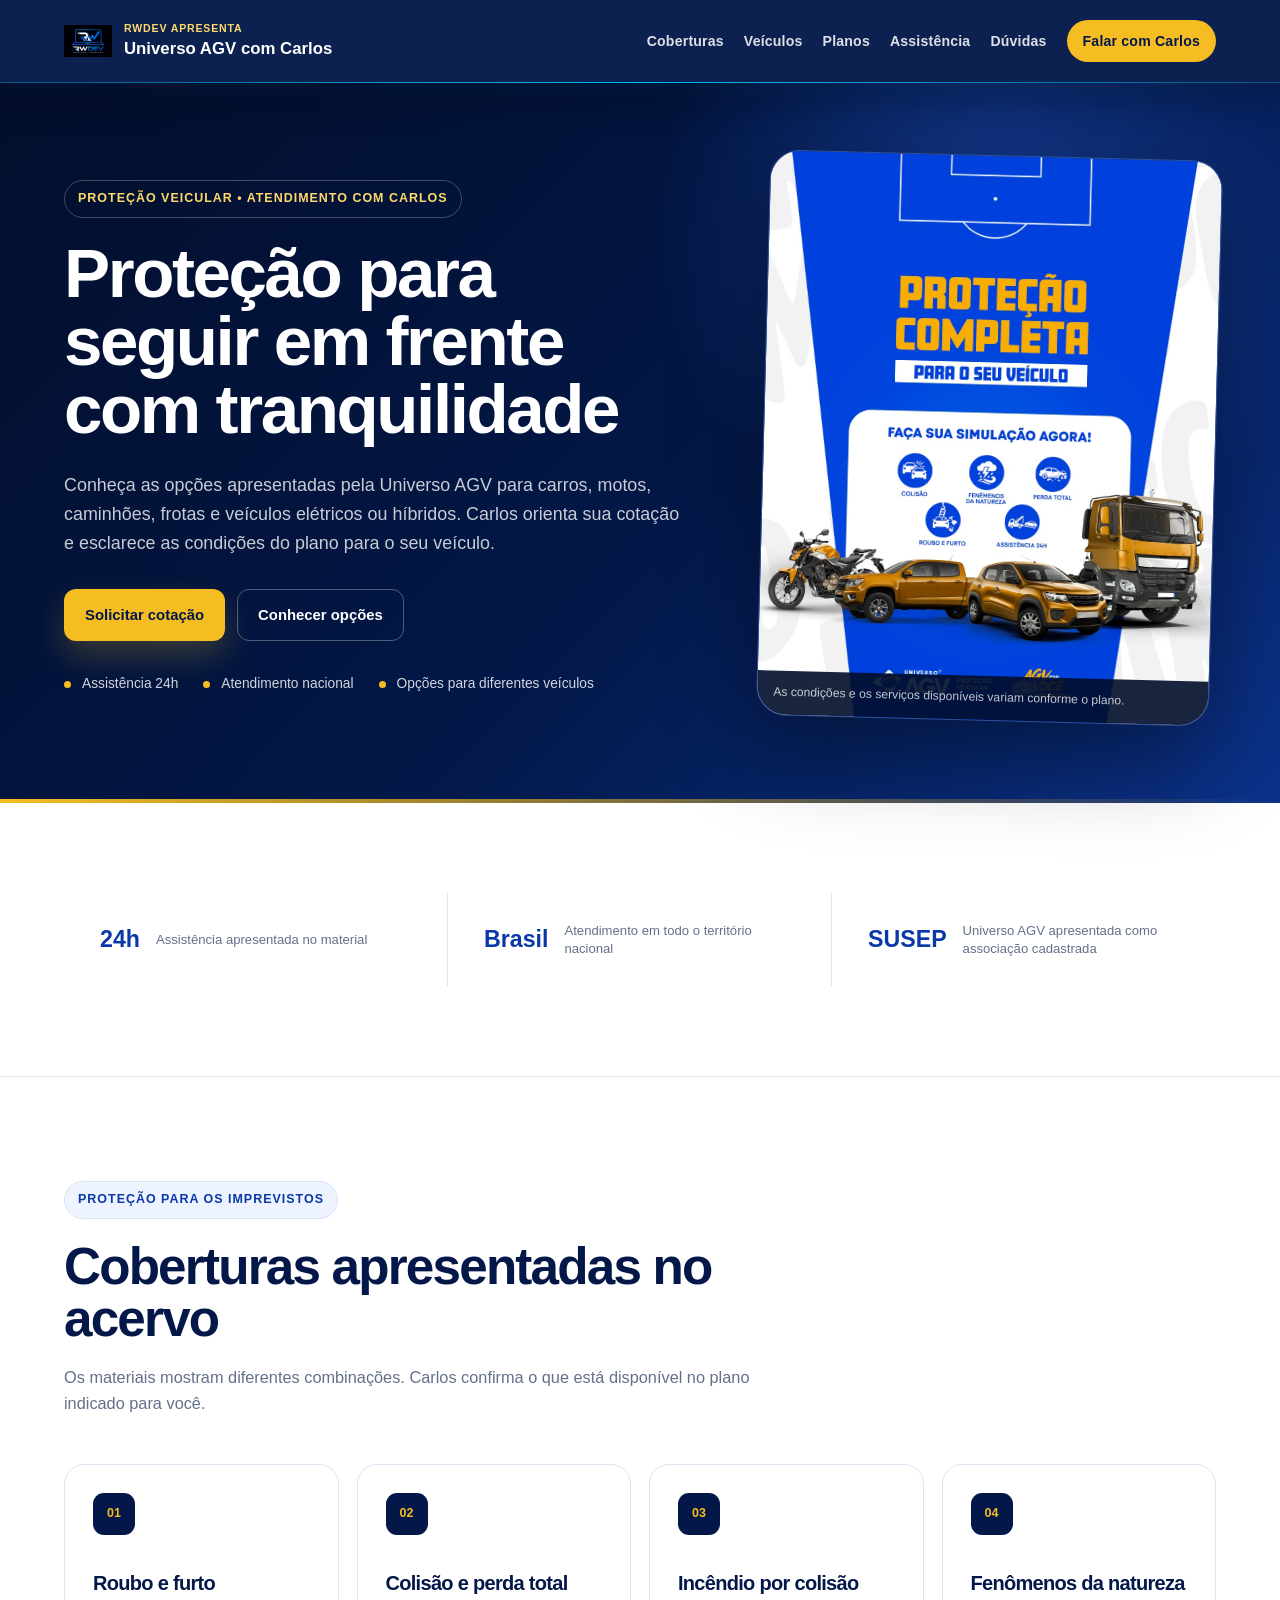
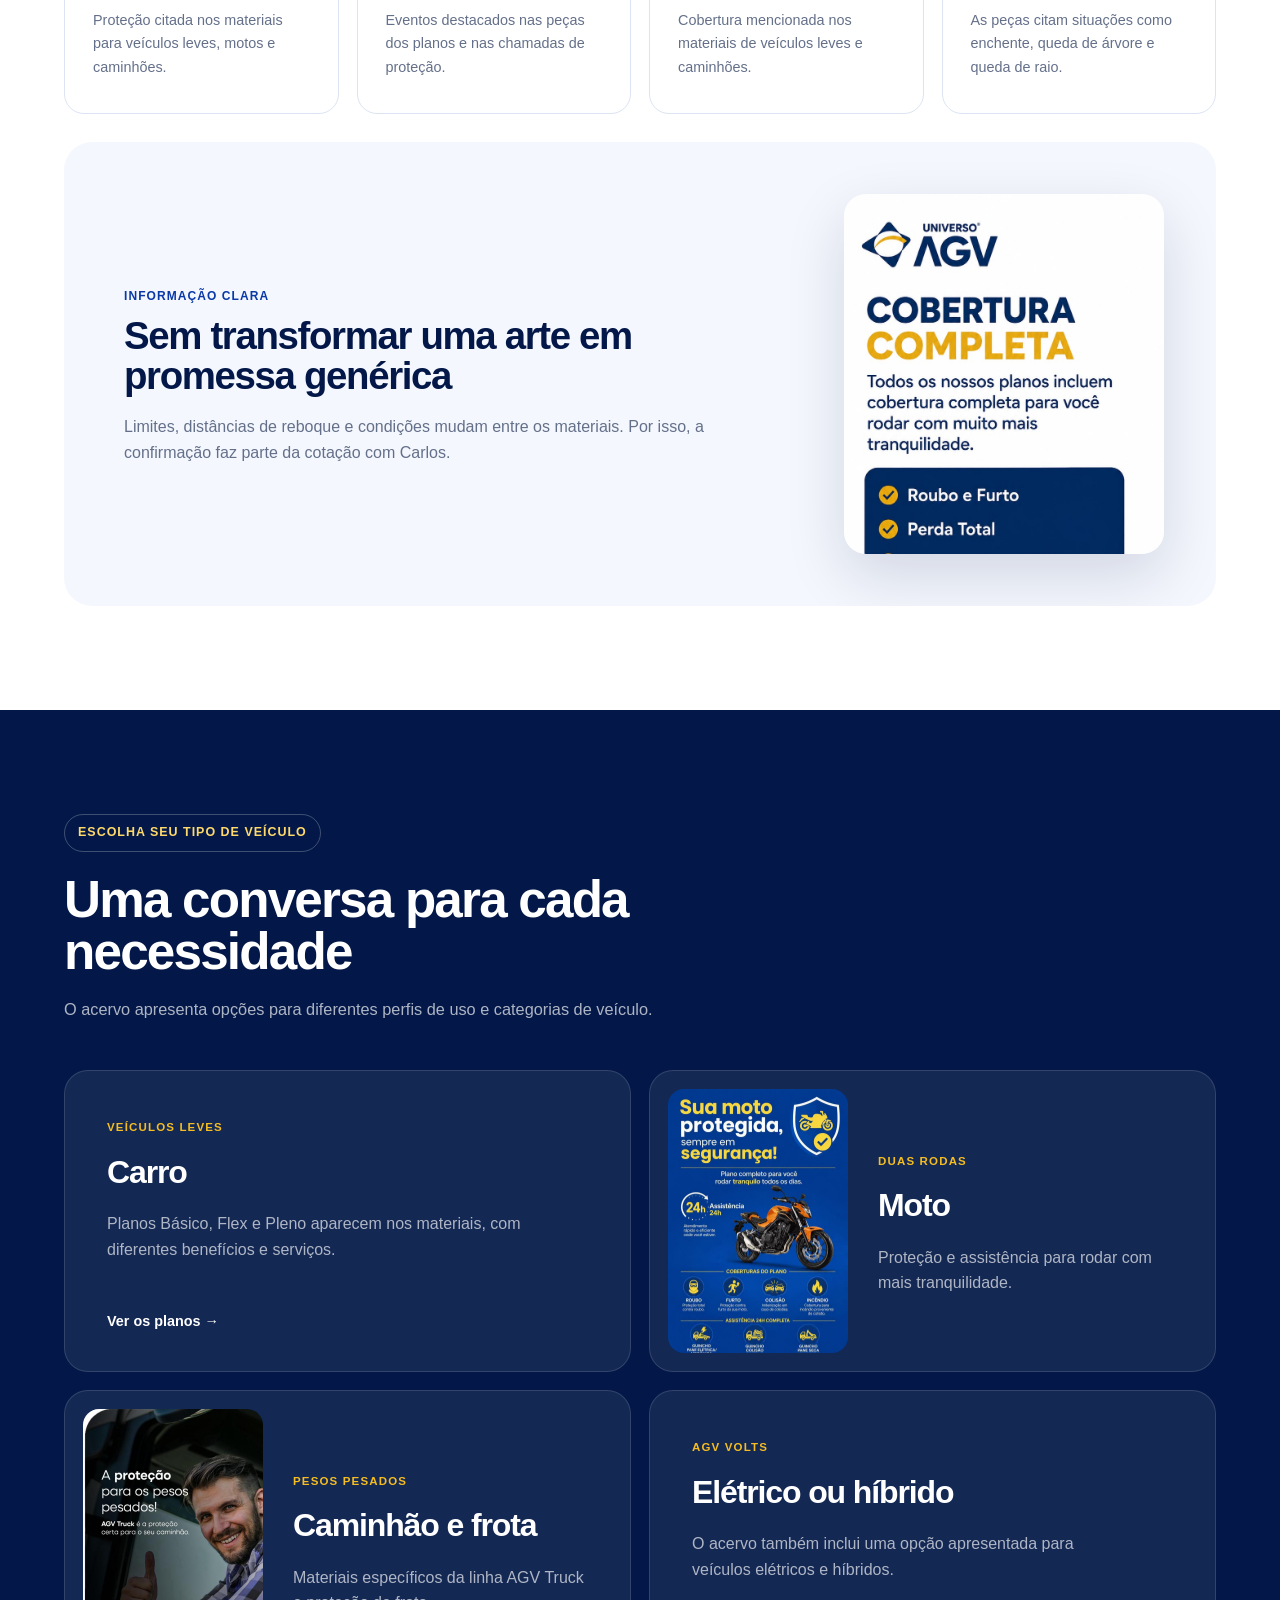
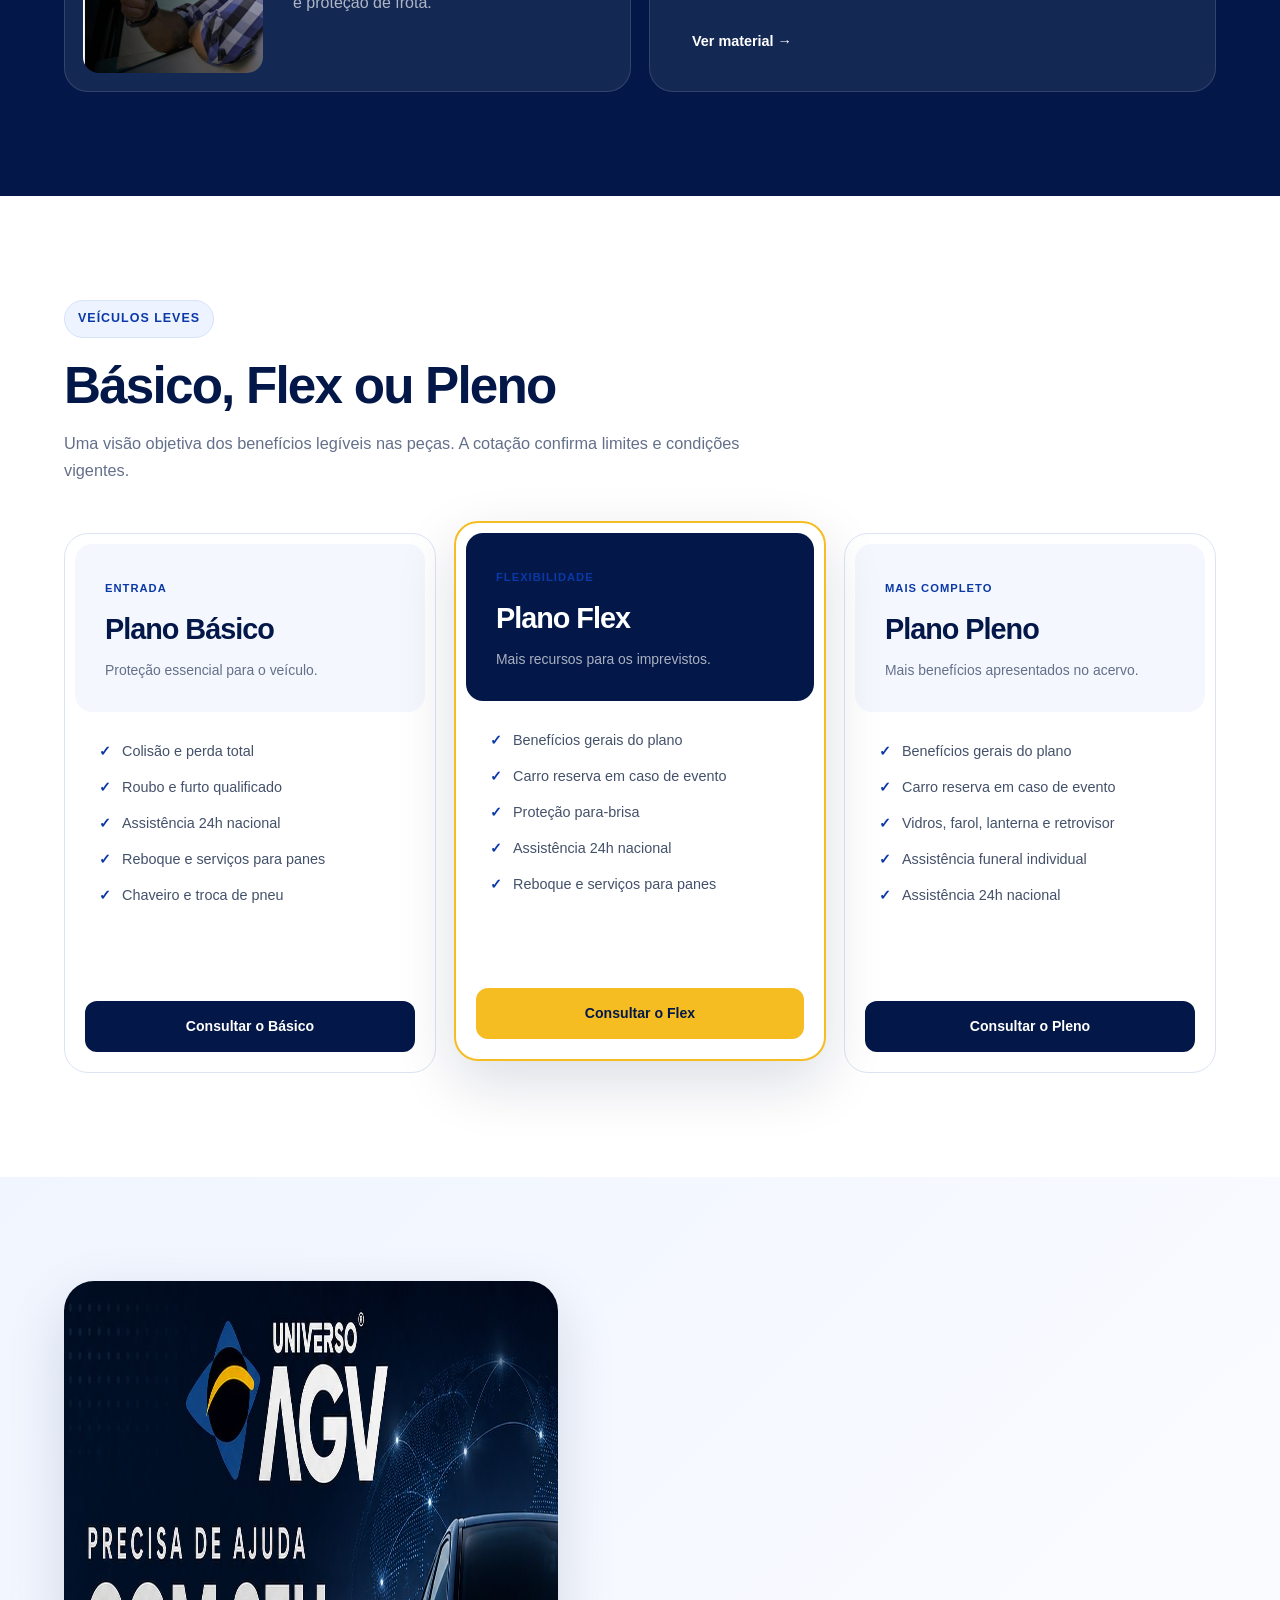
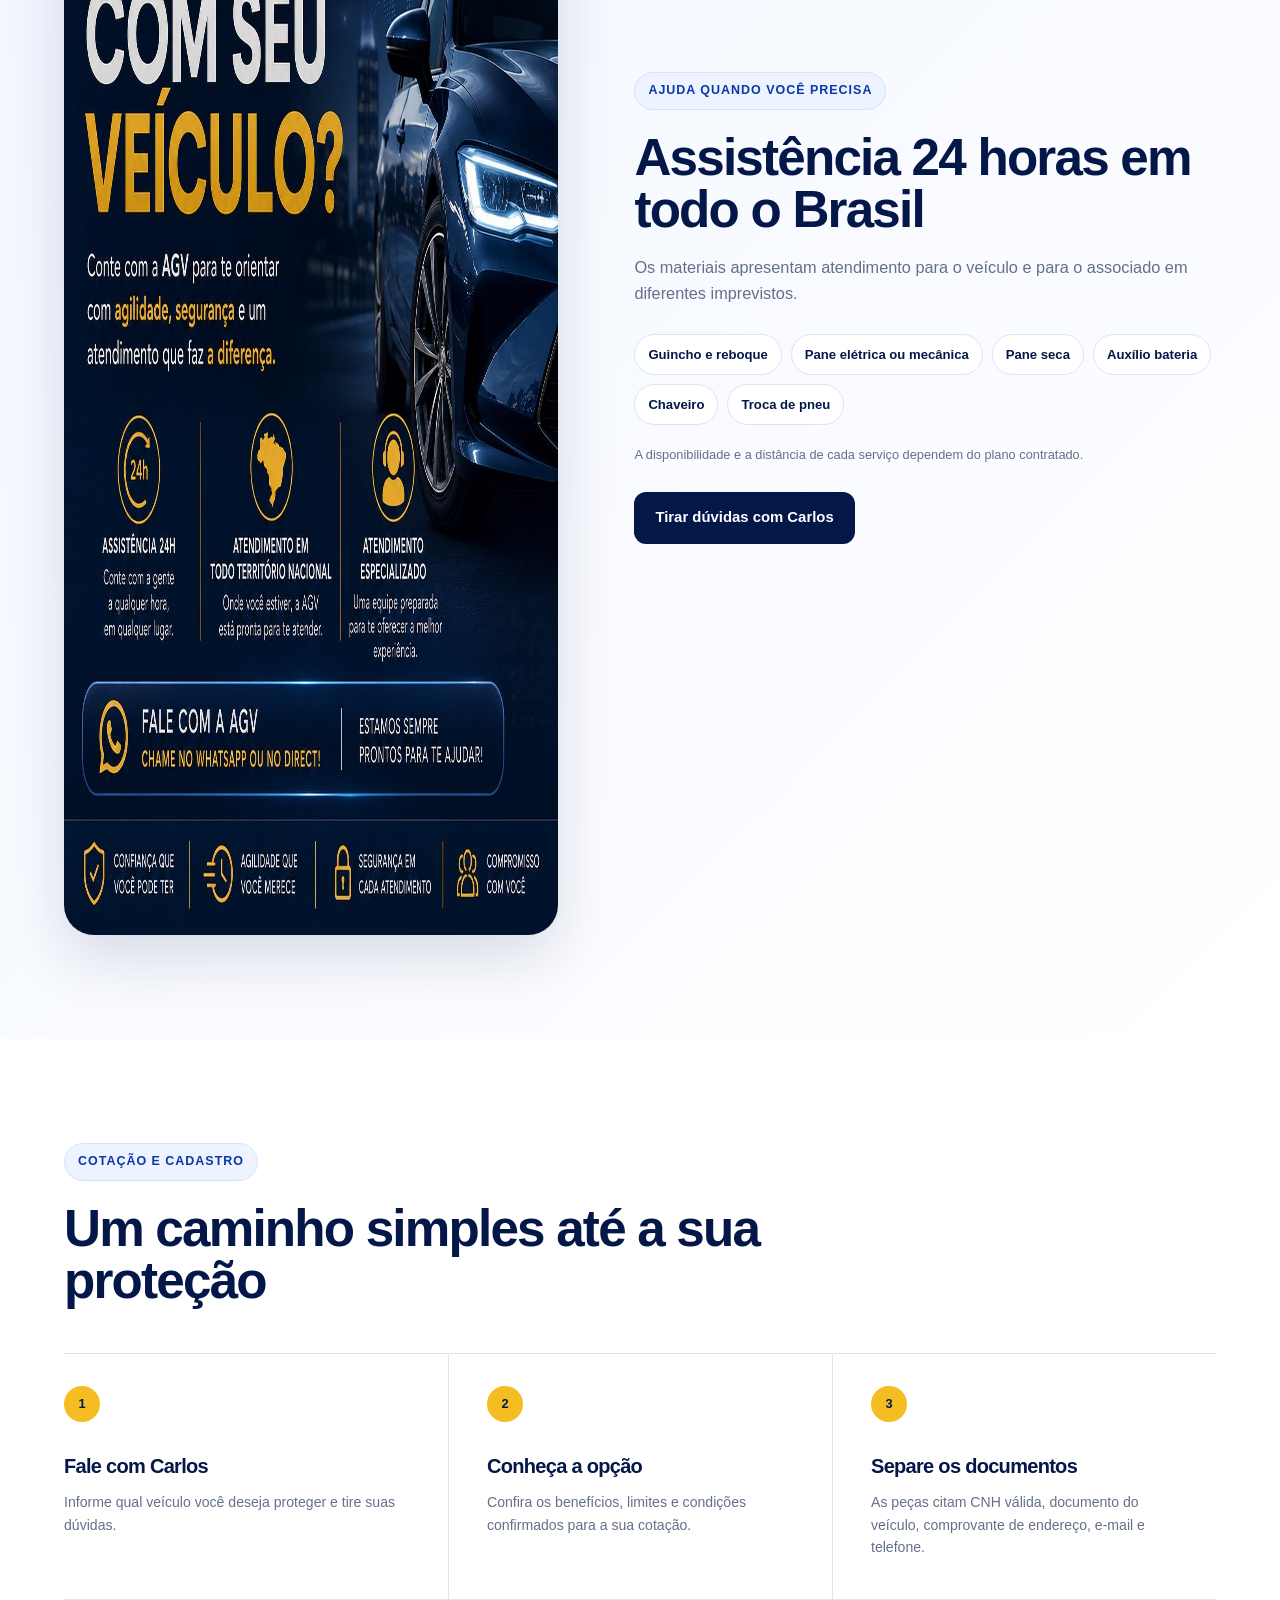
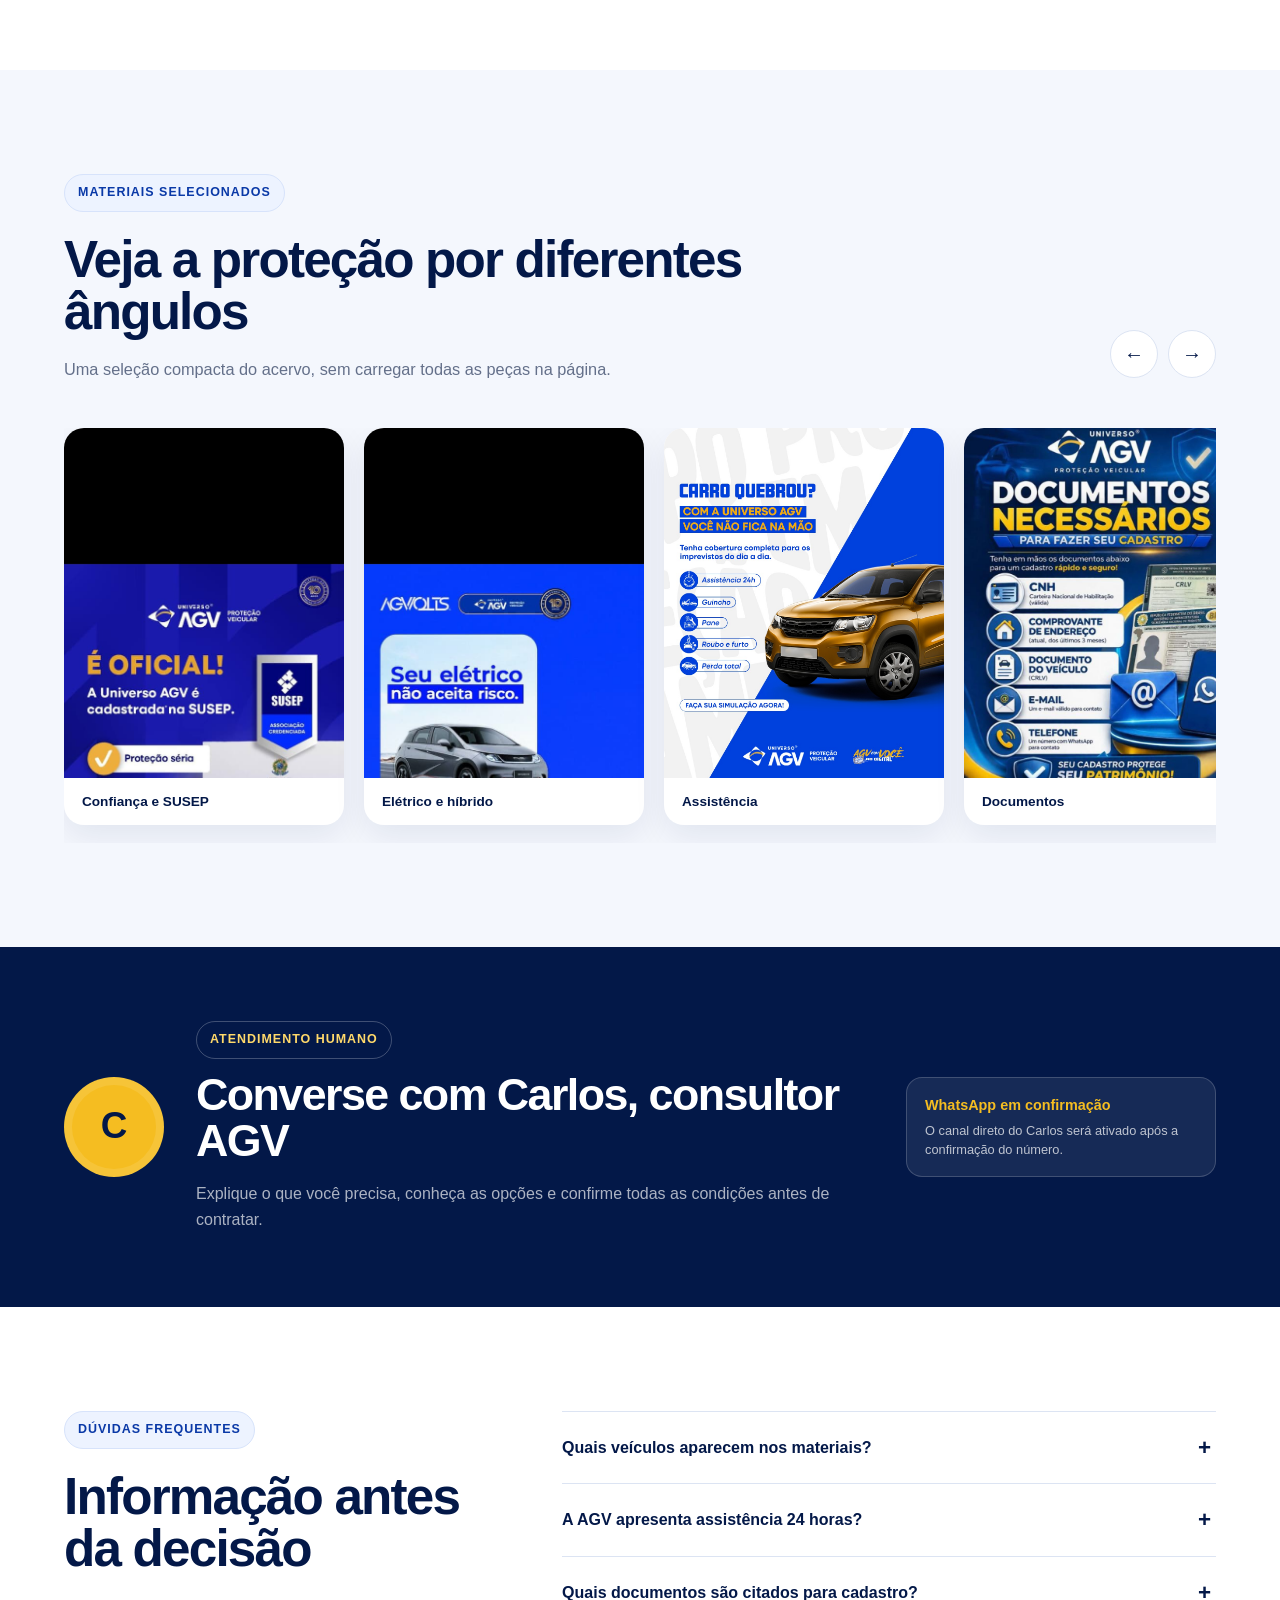
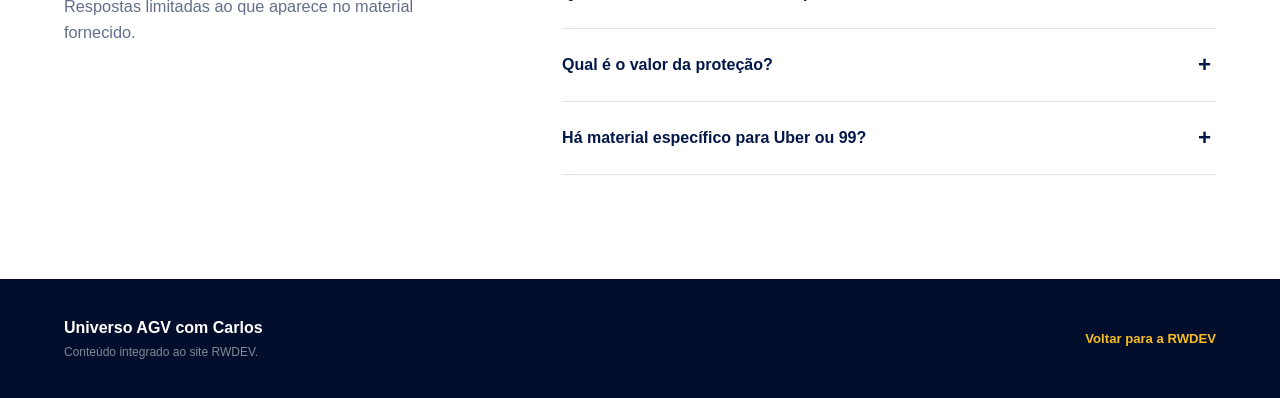
==== agv.html @ 9a7e117b "feat: adiciona página AGV ao portfólio RWDEV" ====
<!DOCTYPE html>
<html lang="pt-BR">

<head>
  <meta charset="UTF-8">
  <meta name="viewport" content="width=device-width, initial-scale=1.0">

  <title>Proteção Veicular com Carlos | Universo AGV</title>
  <meta name="description" content="Conheça opções de proteção veicular da Universo AGV para carro, moto, caminhão, frota e veículos elétricos ou híbridos com atendimento do consultor Carlos.">
  <meta name="author" content="RWDEV">
  <meta name="robots" content="index, follow">
  <link rel="canonical" href="https://www.rwdev.com.br/agv">
  <meta property="og:type" content="website">
  <meta property="og:locale" content="pt_BR">
  <meta property="og:site_name" content="RWDEV">
  <meta property="og:title" content="Proteção Veicular com Carlos | Universo AGV">
  <meta property="og:description" content="Conheça as opções apresentadas nos materiais da Universo AGV e fale com o consultor Carlos.">
  <meta property="og:url" content="https://www.rwdev.com.br/agv">

  <link rel="icon" href="images/icons/favicon.png" type="image/png">
  <link rel="stylesheet" href="css/style.css">
  <link rel="stylesheet" href="css/agv.css">
</head>

<body class="agv-page">
  <header class="topo agv-topo">
    <div class="container topo-container">
      <a href="/" class="agv-marca" aria-label="Voltar para a página principal da RWDEV">
        <img class="agv-marca-logo" src="images/logos/meu novo logo.png" width="189" height="189" alt="">
        <span><small>RWDEV apresenta</small><strong>Universo AGV com Carlos</strong></span>
      </a>

      <button class="menu-toggle" type="button" aria-label="Abrir menu" aria-expanded="false" aria-controls="menuPrincipal">
        <span></span><span></span><span></span>
      </button>

      <nav class="menu agv-menu" id="menuPrincipal" aria-label="Navegação da página AGV">
        <a href="#coberturas">Coberturas</a>
        <a href="#veiculos">Veículos</a>
        <a href="#planos">Planos</a>
        <a href="#assistencia">Assistência</a>
        <a href="#duvidas">Dúvidas</a>
        <a class="agv-menu-cta" href="#contato">Falar com Carlos</a>
      </nav>
    </div>
  </header>

  <main id="inicio">
    <section class="agv-hero" aria-labelledby="agvHeroTitulo">
      <div class="container agv-hero-grid">
        <div class="agv-hero-conteudo">
          <span class="agv-etiqueta">Proteção veicular • atendimento com Carlos</span>
          <h1 id="agvHeroTitulo">Proteção para seguir em frente com tranquilidade</h1>
          <p>
            Conheça as opções apresentadas pela Universo AGV para carros, motos, caminhões,
            frotas e veículos elétricos ou híbridos. Carlos orienta sua cotação e esclarece
            as condições do plano para o seu veículo.
          </p>

          <div class="agv-acoes">
            <a class="agv-botao agv-botao-principal" href="#contato">
              Solicitar cotação
            </a>
            <a class="agv-botao agv-botao-secundario" href="#planos">Conhecer opções</a>
          </div>

          <ul class="agv-hero-lista" aria-label="Destaques apresentados nos materiais">
            <li>Assistência 24h</li>
            <li>Atendimento nacional</li>
            <li>Opções para diferentes veículos</li>
          </ul>
        </div>

        <figure class="agv-hero-visual">
          <img src="images/AGV/WhatsApp Image 2026-09-03 at 21.20.27 (2).jpeg" width="1080" height="1350" alt="Material da Universo AGV sobre proteção para carro, moto, caminhão e outros veículos" fetchpriority="high">
          <figcaption>As condições e os serviços disponíveis variam conforme o plano.</figcaption>
        </figure>
      </div>
    </section>

    <section class="agv-confianca" aria-label="Destaques de confiança">
      <div class="container agv-confianca-grid">
        <article><strong>24h</strong><span>Assistência apresentada no material</span></article>
        <article><strong>Brasil</strong><span>Atendimento em todo o território nacional</span></article>
        <article><strong>SUSEP</strong><span>Universo AGV apresentada como associação cadastrada</span></article>
      </div>
    </section>

    <section class="agv-secao" id="coberturas">
      <div class="container">
        <div class="agv-cabecalho-secao">
          <span class="agv-etiqueta agv-etiqueta-clara">Proteção para os imprevistos</span>
          <h2>Coberturas apresentadas no acervo</h2>
          <p>Os materiais mostram diferentes combinações. Carlos confirma o que está disponível no plano indicado para você.</p>
        </div>

        <div class="agv-coberturas-grid">
          <article class="agv-card-cobertura">
            <span class="agv-card-icone" aria-hidden="true">01</span>
            <h3>Roubo e furto</h3>
            <p>Proteção citada nos materiais para veículos leves, motos e caminhões.</p>
          </article>
          <article class="agv-card-cobertura">
            <span class="agv-card-icone" aria-hidden="true">02</span>
            <h3>Colisão e perda total</h3>
            <p>Eventos destacados nas peças dos planos e nas chamadas de proteção.</p>
          </article>
          <article class="agv-card-cobertura">
            <span class="agv-card-icone" aria-hidden="true">03</span>
            <h3>Incêndio por colisão</h3>
            <p>Cobertura mencionada nos materiais de veículos leves e caminhões.</p>
          </article>
          <article class="agv-card-cobertura">
            <span class="agv-card-icone" aria-hidden="true">04</span>
            <h3>Fenômenos da natureza</h3>
            <p>As peças citam situações como enchente, queda de árvore e queda de raio.</p>
          </article>
        </div>

        <div class="agv-cobertura-destaque">
          <div>
            <span class="agv-mini-titulo">Informação clara</span>
            <h3>Sem transformar uma arte em promessa genérica</h3>
            <p>Limites, distâncias de reboque e condições mudam entre os materiais. Por isso, a confirmação faz parte da cotação com Carlos.</p>
          </div>
          <img src="images/AGV/WhatsApp Image 2026-09-03 at 21.20.32 (1).jpeg" width="784" height="1280" alt="Material da Universo AGV com roubo e furto, perda total, incêndio por colisão e desastres naturais" loading="lazy">
        </div>
      </div>
    </section>

    <section class="agv-secao agv-secao-azul" id="veiculos">
      <div class="container">
        <div class="agv-cabecalho-secao agv-cabecalho-claro">
          <span class="agv-etiqueta">Escolha seu tipo de veículo</span>
          <h2>Uma conversa para cada necessidade</h2>
          <p>O acervo apresenta opções para diferentes perfis de uso e categorias de veículo.</p>
        </div>

        <div class="agv-veiculos-grid">
          <article class="agv-card-veiculo">
            <span>Veículos leves</span>
            <h3>Carro</h3>
            <p>Planos Básico, Flex e Pleno aparecem nos materiais, com diferentes benefícios e serviços.</p>
            <a href="#planos">Ver os planos <span aria-hidden="true">→</span></a>
          </article>
          <article class="agv-card-veiculo agv-card-com-imagem">
            <img src="images/AGV/WhatsApp Image 2026-09-03 at 21.20.33.jpeg" width="720" height="1203" alt="Material da Universo AGV com proteção e assistência para moto" loading="lazy">
            <div><span>Duas rodas</span><h3>Moto</h3><p>Proteção e assistência para rodar com mais tranquilidade.</p></div>
          </article>
          <article class="agv-card-veiculo agv-card-com-imagem">
            <img src="images/AGV/WhatsApp Image 2026-09-03 at 21.20.43.jpeg" width="720" height="1196" alt="Material AGV Truck de proteção para caminhão" loading="lazy">
            <div><span>Pesos pesados</span><h3>Caminhão e frota</h3><p>Materiais específicos da linha AGV Truck e proteção de frota.</p></div>
          </article>
          <article class="agv-card-veiculo">
            <span>AGV Volts</span>
            <h3>Elétrico ou híbrido</h3>
            <p>O acervo também inclui uma opção apresentada para veículos elétricos e híbridos.</p>
            <a href="#galeria">Ver material <span aria-hidden="true">→</span></a>
          </article>
        </div>
      </div>
    </section>

    <section class="agv-secao" id="planos">
      <div class="container">
        <div class="agv-cabecalho-secao">
          <span class="agv-etiqueta agv-etiqueta-clara">Veículos leves</span>
          <h2>Básico, Flex ou Pleno</h2>
          <p>Uma visão objetiva dos benefícios legíveis nas peças. A cotação confirma limites e condições vigentes.</p>
        </div>

        <div class="agv-planos-grid">
          <article class="agv-plano">
            <div class="agv-plano-topo"><span>Entrada</span><h3>Plano Básico</h3><p>Proteção essencial para o veículo.</p></div>
            <ul>
              <li>Colisão e perda total</li><li>Roubo e furto qualificado</li><li>Assistência 24h nacional</li><li>Reboque e serviços para panes</li><li>Chaveiro e troca de pneu</li>
            </ul>
            <a href="#contato">Consultar o Básico</a>
          </article>

          <article class="agv-plano agv-plano-destaque">
            <div class="agv-plano-topo"><span>Flexibilidade</span><h3>Plano Flex</h3><p>Mais recursos para os imprevistos.</p></div>
            <ul>
              <li>Benefícios gerais do plano</li><li>Carro reserva em caso de evento</li><li>Proteção para-brisa</li><li>Assistência 24h nacional</li><li>Reboque e serviços para panes</li>
            </ul>
            <a href="#contato">Consultar o Flex</a>
          </article>

          <article class="agv-plano">
            <div class="agv-plano-topo"><span>Mais completo</span><h3>Plano Pleno</h3><p>Mais benefícios apresentados no acervo.</p></div>
            <ul>
              <li>Benefícios gerais do plano</li><li>Carro reserva em caso de evento</li><li>Vidros, farol, lanterna e retrovisor</li><li>Assistência funeral individual</li><li>Assistência 24h nacional</li>
            </ul>
            <a href="#contato">Consultar o Pleno</a>
          </article>
        </div>
      </div>
    </section>

    <section class="agv-secao agv-assistencia" id="assistencia">
      <div class="container agv-assistencia-grid">
        <div class="agv-assistencia-imagem">
          <img src="images/AGV/WhatsApp Image 2026-09-03 at 21.20.26 (1).jpeg" width="1254" height="1254" alt="Material Universo AGV sobre assistência 24 horas e atendimento nacional" loading="lazy">
        </div>
        <div class="agv-assistencia-conteudo">
          <span class="agv-etiqueta agv-etiqueta-clara">Ajuda quando você precisa</span>
          <h2>Assistência 24 horas em todo o Brasil</h2>
          <p>Os materiais apresentam atendimento para o veículo e para o associado em diferentes imprevistos.</p>
          <div class="agv-servicos">
            <span>Guincho e reboque</span><span>Pane elétrica ou mecânica</span><span>Pane seca</span><span>Auxílio bateria</span><span>Chaveiro</span><span>Troca de pneu</span>
          </div>
          <p class="agv-nota">A disponibilidade e a distância de cada serviço dependem do plano contratado.</p>
          <a class="agv-botao agv-botao-escuro" href="#contato">Tirar dúvidas com Carlos</a>
        </div>
      </div>
    </section>

    <section class="agv-secao agv-processo" id="cadastro">
      <div class="container">
        <div class="agv-cabecalho-secao">
          <span class="agv-etiqueta agv-etiqueta-clara">Cotação e cadastro</span>
          <h2>Um caminho simples até a sua proteção</h2>
        </div>
        <div class="agv-passos-grid">
          <article><span>1</span><h3>Fale com Carlos</h3><p>Informe qual veículo você deseja proteger e tire suas dúvidas.</p></article>
          <article><span>2</span><h3>Conheça a opção</h3><p>Confira os benefícios, limites e condições confirmados para a sua cotação.</p></article>
          <article><span>3</span><h3>Separe os documentos</h3><p>As peças citam CNH válida, documento do veículo, comprovante de endereço, e-mail e telefone.</p></article>
        </div>
      </div>
    </section>

    <section class="agv-secao agv-galeria-secao" id="galeria">
      <div class="container">
        <div class="agv-galeria-cabecalho">
          <div class="agv-cabecalho-secao">
            <span class="agv-etiqueta agv-etiqueta-clara">Materiais selecionados</span>
            <h2>Veja a proteção por diferentes ângulos</h2>
            <p>Uma seleção compacta do acervo, sem carregar todas as peças na página.</p>
          </div>
          <div class="agv-galeria-controles" aria-label="Controles da galeria">
            <button type="button" data-galeria-anterior aria-label="Ver imagens anteriores">←</button>
            <button type="button" data-galeria-proxima aria-label="Ver próximas imagens">→</button>
          </div>
        </div>

        <div class="agv-galeria" data-galeria tabindex="0" aria-label="Galeria de materiais AGV">
          <button class="agv-galeria-item" type="button" data-imagem-grande="images/AGV/WhatsApp Image 2026-09-03 at 21.19.30.jpeg" data-imagem-alt="Material sobre cadastro da Universo AGV na SUSEP">
            <img src="images/AGV/WhatsApp Image 2026-09-03 at 21.19.30.jpeg" width="576" height="1280" alt="Material sobre cadastro da Universo AGV na SUSEP" loading="lazy"><span>Confiança e SUSEP</span>
          </button>
          <button class="agv-galeria-item" type="button" data-imagem-grande="images/AGV/WhatsApp Image 2026-09-03 at 21.19.44.jpeg" data-imagem-alt="Material AGV Volts para elétrico ou híbrido">
            <img src="images/AGV/WhatsApp Image 2026-09-03 at 21.19.44.jpeg" width="576" height="1280" alt="Material AGV Volts para elétrico ou híbrido" loading="lazy"><span>Elétrico e híbrido</span>
          </button>
          <button class="agv-galeria-item" type="button" data-imagem-grande="images/AGV/WhatsApp Image 2026-09-03 at 21.20.27.jpeg" data-imagem-alt="Material Universo AGV sobre assistência para carro quebrado">
            <img src="images/AGV/WhatsApp Image 2026-09-03 at 21.20.27.jpeg" width="1080" height="1350" alt="Material Universo AGV sobre assistência para carro quebrado" loading="lazy"><span>Assistência</span>
          </button>
          <button class="agv-galeria-item" type="button" data-imagem-grande="images/AGV/WhatsApp Image 2026-09-03 at 21.20.43 (1).jpeg" data-imagem-alt="Material com documentos necessários para cadastro">
            <img src="images/AGV/WhatsApp Image 2026-09-03 at 21.20.43 (1).jpeg" width="720" height="949" alt="Material com documentos necessários para cadastro" loading="lazy"><span>Documentos</span>
          </button>
        </div>
      </div>
    </section>

    <section class="agv-secao agv-consultor" id="contato">
      <div class="container agv-consultor-card">
        <div class="agv-consultor-monograma" aria-hidden="true">C</div>
        <div>
          <span class="agv-etiqueta">Atendimento humano</span>
          <h2>Converse com Carlos, consultor AGV</h2>
          <p>Explique o que você precisa, conheça as opções e confirme todas as condições antes de contratar.</p>
        </div>
        <div class="agv-contato-pendente" role="status">
          <strong>WhatsApp em confirmação</strong>
          <span>O canal direto do Carlos será ativado após a confirmação do número.</span>
        </div>
      </div>
    </section>

    <section class="agv-secao agv-faq" id="duvidas">
      <div class="container agv-faq-grid">
        <div class="agv-cabecalho-secao">
          <span class="agv-etiqueta agv-etiqueta-clara">Dúvidas frequentes</span>
          <h2>Informação antes da decisão</h2>
          <p>Respostas limitadas ao que aparece no material fornecido.</p>
        </div>
        <div class="agv-faq-lista">
          <details><summary>Quais veículos aparecem nos materiais?</summary><p>Carros, motos, caminhões, frotas e veículos elétricos ou híbridos.</p></details>
          <details><summary>A AGV apresenta assistência 24 horas?</summary><p>Sim. O acervo cita assistência 24h em todo o Brasil e serviços como guincho, chaveiro, troca de pneu e apoio em panes. A disponibilidade depende do plano.</p></details>
          <details><summary>Quais documentos são citados para cadastro?</summary><p>CNH válida, documento do veículo (CRLV; uma das artes também cita nota fiscal), comprovante de endereço, e-mail e telefone.</p></details>
          <details><summary>Qual é o valor da proteção?</summary><p>O material não traz um preço único e atual aplicável a todos os veículos. Carlos prepara a cotação e confirma as condições.</p></details>
          <details><summary>Há material específico para Uber ou 99?</summary><p>Não foi encontrada uma peça específica para motoristas de aplicativo no acervo analisado.</p></details>
        </div>
      </div>
    </section>
  </main>

  <footer class="agv-rodape">
    <div class="container">
      <div><strong>Universo AGV com Carlos</strong><p>Conteúdo integrado ao site RWDEV.</p></div>
      <a href="/">Voltar para a RWDEV</a>
    </div>
  </footer>

  <dialog class="agv-modal" data-modal-imagem aria-label="Visualização ampliada do material AGV">
    <button type="button" data-modal-fechar aria-label="Fechar imagem">×</button>
    <img src="" alt="">
  </dialog>

  <script src="js/menu.js"></script>
  <script src="js/agv.js"></script>
</body>

</html>
---- css/style.css ----
/* =========================================
   RESET GERAL
   ========================================= */
* {
  margin: 0;
  padding: 0;
  box-sizing: border-box;
}

/* =========================================
   VARIÁVEIS DE CORES DA IDENTIDADE VISUAL
   ========================================= */
:root {
  --azul-escuro: #020712;
  --azul-principal: #082460;
  --azul-secundario: #0A45B5;
  --azul-destaque: #007BFF;
  --azul-claro: #D9F3FF;
  --dourado: #00C8FF;
  --branco: #FFFFFF;
  --cinza-claro: #F4F7FC;
  --cinza-medio: #D9E1F0;
  --cinza-texto: #5B6475;
  --preto-suave: #101828;
  --sombra: 0 20px 50px rgba(0, 123, 255, 0.13);
  --radius: 18px;
}

/* =========================================
   BASE
   ========================================= */
html {
  scroll-behavior: smooth;
}

body {
  font-family: Arial, Helvetica, sans-serif;
  background: var(--cinza-claro);
  color: var(--preto-suave);
  line-height: 1.6;
}

img {
  max-width: 100%;
  display: block;
}

a {
  transition: 0.3s ease;
}

.container {
  width: 90%;
  max-width: 1200px;
  margin: 0 auto;
}

/* =========================================
   TOPO
   ========================================= */
.topo {
  background: rgba(7, 26, 61, 0.96);
  border-bottom: 1px solid rgba(255, 255, 255, 0.08);
  position: sticky;
  top: 0;
  z-index: 1000;
  backdrop-filter: blur(8px);
}

.topo-container {
  min-height: 110px;
  display: flex;
  align-items: center;
  justify-content: space-between;
  gap: 20px;
}

.logo img {
  height: 85px;
  width: auto;
  filter: drop-shadow(0 4px 12px rgba(0,0,0,0.3));
  transition: scale(1.05);
}

.menu {
  display: flex;
  align-items: center;
  gap: 24px;
}

.menu a {
  color: var(--branco);
  text-decoration: none;
  font-weight: bold;
  font-size: 15px;
  position: relative;
}

.menu a:hover,
.menu a.ativo {
  color: var(--dourado);
}

.menu a.com-notificacoes-admin {
  align-items: center;
  display: inline-flex;
  gap: 7px;
}

.notificacoes-admin-indicador {
  align-items: center;
  display: inline-flex;
  gap: 4px;
  line-height: 1;
}

.notificacoes-admin-icone {
  font-size: 14px;
}

.notificacoes-admin-badge {
  align-items: center;
  background: var(--azul-destaque);
  border: 1px solid rgba(255, 255, 255, 0.36);
  border-radius: 999px;
  box-shadow: 0 0 14px rgba(0, 123, 255, 0.46);
  color: var(--branco);
  display: inline-flex;
  font-size: 12px;
  font-weight: 800;
  justify-content: center;
  min-height: 20px;
  min-width: 20px;
  padding: 2px 6px;
}

.menu-toggle {
  display: none;
  width: 44px;
  height: 44px;
  border: 1px solid rgba(255, 255, 255, 0.18);
  border-radius: 10px;
  background: rgba(255, 255, 255, 0.08);
  cursor: pointer;
  align-items: center;
  justify-content: center;
  flex-direction: column;
  gap: 5px;
}

.menu-toggle span {
  width: 22px;
  height: 2px;
  border-radius: 999px;
  background: var(--branco);
  transition: 0.25s ease;
}

.menu-toggle.ativo span:nth-child(1) {
  transform: translateY(7px) rotate(45deg);
}

.menu-toggle.ativo span:nth-child(2) {
  opacity: 0;
}

.menu-toggle.ativo span:nth-child(3) {
  transform: translateY(-7px) rotate(-45deg);
}

/* =========================================
   HERO
   ========================================= */
.hero {
  background:
    radial-gradient(circle at top left, rgba(30, 94, 255, 0.22), transparent 35%),
    radial-gradient(circle at bottom right, rgba(212, 160, 23, 0.10), transparent 25%),
    linear-gradient(135deg, var(--azul-escuro), var(--azul-principal), var(--azul-destaque));
  color: var(--branco);
  padding: 90px 0 80px;
}

.hero-grid {
  display: grid;
  grid-template-columns: 1.4fr 0.9fr;
  gap: 40px;
  align-items: center;
}

.selo {
  display: inline-block;
  background: rgba(255, 255, 255, 0.12);
  color: var(--branco);
  border: 1px solid rgba(255, 255, 255, 0.15);
  padding: 8px 14px;
  border-radius: 999px;
  font-size: 14px;
  margin-bottom: 22px;
}

.hero-texto h1 {
  font-size: 48px;
  line-height: 1.15;
  margin-bottom: 22px;
}

.hero-texto p {
  font-size: 18px;
  color: rgba(255, 255, 255, 0.90);
  max-width: 700px;
  margin-bottom: 30px;
}

.hero-botoes {
  display: flex;
  flex-wrap: wrap;
  gap: 14px;
}

.btn {
  display: inline-block;
  padding: 14px 26px;
  border-radius: 10px;
  text-decoration: none;
  font-weight: bold;
  font-size: 15px;
}

.btn-principal {
  background: var(--dourado);
  color: var(--azul-escuro);
}

.btn-principal:hover {
  transform: translateY(-2px);
  filter: brightness(1.05);
}

.btn-secundario {
  background: transparent;
  color: var(--branco);
  border: 1px solid rgba(255, 255, 255, 0.28);
}

.btn-secundario:hover {
  background: rgba(255, 255, 255, 0.10);
}

.hero-painel {
  display: flex;
  justify-content: center;
}

.painel-card {
  width: 100%;
  background: rgba(255, 255, 255, 0.10);
  border: 1px solid rgba(255, 255, 255, 0.12);
  border-radius: 22px;
  padding: 30px;
  box-shadow: 0 20px 50px rgba(0, 0, 0, 0.18);
}

.painel-card h2 {
  font-size: 28px;
  margin-bottom: 12px;
  color: var(--branco);
}

.painel-card p {
  color: rgba(255, 255, 255, 0.90);
  margin-bottom: 20px;
}

.painel-card ul {
  list-style: none;
}

.painel-card ul li {
  padding: 10px 0;
  border-bottom: 1px solid rgba(255, 255, 255, 0.10);
  color: rgba(255, 255, 255, 0.95);
}

/* =========================================
   FAIXA DE DESTAQUES
   ========================================= */
.faixa-destaques {
  margin-top: -30px;
  position: relative;
  z-index: 2;
}

.destaques-grid {
  display: grid;
  grid-template-columns: repeat(3, 1fr);
  gap: 20px;
}

.destaque-item {
  background: var(--branco);
  padding: 28px;
  border-radius: var(--radius);
  box-shadow: var(--sombra);
  border-top: 4px solid var(--azul-destaque);
}

.destaque-item h3 {
  color: var(--azul-principal);
  margin-bottom: 10px;
  font-size: 20px;
}

.destaque-item p {
  color: var(--cinza-texto);
}

/* =========================================
   CAMINHOS DE CONVERSÃO
   ========================================= */
.caminhos-conversao {
  background: var(--branco);
}

.caminhos-grid {
  display: grid;
  grid-template-columns: repeat(3, 1fr);
  gap: 22px;
}

.caminho-card {
  display: block;
  min-height: 230px;
  padding: 30px;
  border-radius: var(--radius);
  background: var(--cinza-claro);
  border: 1px solid rgba(10, 42, 102, 0.08);
  text-decoration: none;
  box-shadow: var(--sombra);
}

.caminho-card:hover {
  transform: translateY(-5px);
  border-color: rgba(30, 94, 255, 0.28);
}

.caminho-card span {
  display: inline-flex;
  align-items: center;
  justify-content: center;
  width: 44px;
  height: 44px;
  margin-bottom: 18px;
  border-radius: 12px;
  background: var(--azul-principal);
  color: var(--branco);
  font-weight: bold;
}

.caminho-card h3 {
  color: var(--azul-principal);
  font-size: 23px;
  line-height: 1.25;
  margin-bottom: 12px;
}

.caminho-card p {
  color: var(--cinza-texto);
  font-size: 15px;
}

/* =========================================
   PADRÃO DAS SEÇÕES
   ========================================= */
section {
  padding: 90px 0;
}

.titulo-secao {
  text-align: center;
  max-width: 760px;
  margin: 0 auto 45px;
}

.subtitulo {
  display: inline-block;
  color: var(--azul-destaque);
  font-weight: bold;
  text-transform: uppercase;
  letter-spacing: 1px;
  font-size: 13px;
  margin-bottom: 10px;
}

.titulo-secao h2 {
  font-size: 38px;
  line-height: 1.2;
  color: var(--azul-principal);
  margin-bottom: 12px;
}

.titulo-secao p {
  color: var(--cinza-texto);
  font-size: 17px;
}

.bloco-central {
  max-width: 900px;
  text-align: center;
}

.texto-central {
  color: var(--cinza-texto);
  font-size: 18px;
}

/* =========================================
   SOBRE RESUMO
   ========================================= */
.sobre-resumo {
  background: var(--branco);
}

/* =========================================
   SERVIÇOS
   ========================================= */
.servicos-home {
  background: linear-gradient(to bottom, var(--cinza-claro), #edf3ff);
}

.cards-grid {
  display: grid;
  grid-template-columns: repeat(3, 1fr);
  gap: 24px;
}

.card {
  background: var(--branco);
  border-radius: var(--radius);
  padding: 30px;
  box-shadow: var(--sombra);
  border: 1px solid rgba(10, 42, 102, 0.06);
}

.card:hover {
  transform: translateY(-5px);
}

.icone-card {
  width: 54px;
  height: 54px;
  border-radius: 14px;
  background: linear-gradient(135deg, var(--azul-principal), var(--azul-destaque));
  color: var(--branco);
  display: flex;
  align-items: center;
  justify-content: center;
  font-weight: bold;
  margin-bottom: 18px;
}

.card h3 {
  color: var(--azul-principal);
  font-size: 22px;
  margin-bottom: 12px;
}

.card p {
  color: var(--cinza-texto);
  font-size: 15px;
}

/* =========================================
   REPUTAÇÃO GOOGLE HOME
   ========================================= */
.home-google-reputacao {
  background: linear-gradient(135deg, var(--branco), #eef6ff);
  padding: 72px 0;
}

.home-google-reputacao-container {
  align-items: center;
  display: grid;
  gap: 32px;
  grid-template-columns: minmax(0, 0.9fr) minmax(0, 1.1fr);
}

.home-google-reputacao-resumo {
  max-width: 520px;
}

.home-google-estrelas {
  color: var(--dourado);
  font-size: 30px;
  letter-spacing: 2px;
  line-height: 1;
  margin-bottom: 14px;
}

.home-google-reputacao h2 {
  color: var(--azul-principal);
  font-size: 38px;
  line-height: 1.15;
  margin-bottom: 8px;
}

.home-google-avaliacoes {
  color: var(--preto-suave);
  font-size: 17px;
  font-weight: 700;
  margin-bottom: 16px;
}

.home-google-texto {
  color: var(--cinza-texto);
  font-size: 17px;
  margin-bottom: 24px;
}

.home-google-botao {
  align-items: center;
  background: var(--azul-principal);
  border-radius: 999px;
  box-shadow: 0 14px 32px rgba(8, 36, 96, 0.18);
  color: var(--branco);
  display: inline-flex;
  font-weight: 800;
  justify-content: center;
  min-height: 48px;
  padding: 13px 24px;
  text-decoration: none;
}

.home-google-botao:hover {
  background: var(--azul-destaque);
  color: var(--branco);
  transform: translateY(-2px);
}

.home-google-cards {
  display: grid;
  gap: 18px;
  grid-template-columns: repeat(3, minmax(0, 1fr));
}

.home-google-card {
  background: var(--branco);
  border: 1px solid rgba(0, 123, 255, 0.12);
  border-radius: var(--radius);
  box-shadow: var(--sombra);
  min-height: 172px;
  padding: 22px;
}

.home-google-card span {
  color: var(--dourado);
  display: block;
  font-size: 18px;
  letter-spacing: 1px;
  margin-bottom: 14px;
}

.home-google-card p {
  color: var(--preto-suave);
  font-size: 16px;
  font-weight: 700;
}

.home-diagnostico-cta {
  background: var(--branco);
  padding: 54px 0;
}

.home-diagnostico-box {
  align-items: center;
  background:
    linear-gradient(135deg, rgba(8, 36, 96, 0.96), rgba(0, 123, 255, 0.88));
  border-radius: var(--radius);
  box-shadow: var(--sombra);
  color: var(--branco);
  display: flex;
  gap: 24px;
  justify-content: space-between;
  padding: 30px;
}

.home-diagnostico-box .subtitulo {
  color: var(--dourado);
}

.home-diagnostico-box h2 {
  color: var(--branco);
  font-size: 30px;
  line-height: 1.2;
}

.home-diagnostico-botao {
  align-items: center;
  background: var(--branco);
  border-radius: 999px;
  color: var(--azul-principal);
  display: inline-flex;
  font-weight: 800;
  justify-content: center;
  min-height: 48px;
  padding: 13px 24px;
  text-decoration: none;
  white-space: nowrap;
}

.home-diagnostico-botao:hover {
  color: var(--azul-destaque);
  transform: translateY(-2px);
}

/* =========================================
   PORTFÓLIO PREMIUM
   ========================================= */
.portfolio-premium {
  background:
    radial-gradient(circle at 12% 10%, rgba(30, 94, 255, 0.26), transparent 28%),
    radial-gradient(circle at 88% 18%, rgba(212, 160, 23, 0.18), transparent 24%),
    linear-gradient(145deg, #041227 0%, #071A3D 48%, #09265c 100%);
  color: var(--branco);
  overflow: hidden;
  position: relative;
}

.portfolio-premium::before {
  content: "";
  position: absolute;
  inset: 0;
  background:
    linear-gradient(rgba(255, 255, 255, 0.035) 1px, transparent 1px),
    linear-gradient(90deg, rgba(255, 255, 255, 0.035) 1px, transparent 1px);
  background-size: 56px 56px;
  mask-image: linear-gradient(to bottom, rgba(0, 0, 0, 0.7), transparent 78%);
  pointer-events: none;
}

.portfolio-premium .container {
  position: relative;
  z-index: 1;
}

.portfolio-cabecalho {
  max-width: 820px;
  margin: 0 auto 42px;
  text-align: center;
}

.portfolio-etiqueta {
  display: inline-flex;
  align-items: center;
  gap: 10px;
  margin-bottom: 14px;
  color: #00c8ff;
  font-size: 13px;
  font-weight: 700;
  letter-spacing: 1px;
  text-transform: uppercase;
}

.portfolio-etiqueta::before,
.portfolio-etiqueta::after {
  content: "";
  width: 34px;
  height: 1px;
  background: linear-gradient(90deg, transparent, #00c8ff);
}

.portfolio-etiqueta::after {
  background: linear-gradient(90deg, #00c8ff, transparent);
}

.portfolio-cabecalho h2 {
  margin-bottom: 14px;
  color: var(--branco);
  font-size: 38px;
  line-height: 1.18;
}

.portfolio-cabecalho p {
  max-width: 720px;
  margin: 0 auto;
  color: rgba(255, 255, 255, 0.78);
  font-size: 17px;
}

.portfolio-grid {
  display: grid;
  grid-template-columns: repeat(3, 1fr);
  gap: 22px;
}

.portfolio-card {
  --mouse-x: 50%;
  --mouse-y: 0%;
  position: relative;
  display: flex;
  flex-direction: column;
  min-height: 430px;
  overflow: hidden;
  border: 1px solid rgba(255, 255, 255, 0.13);
  border-radius: 22px;
  background:
    radial-gradient(circle at var(--mouse-x) var(--mouse-y), rgba(66, 220, 255, 0.18), transparent 26%),
    rgba(255, 255, 255, 0.075);
  box-shadow: 0 28px 70px rgba(0, 0, 0, 0.28);
  backdrop-filter: blur(12px);
  transition: transform 0.35s ease, border-color 0.35s ease, box-shadow 0.35s ease;
}

.portfolio-card::before {
  content: "";
  position: absolute;
  inset: 0;
  background: linear-gradient(135deg, rgba(255, 255, 255, 0.18), transparent 32%, rgba(247, 212, 106, 0.12));
  opacity: 0;
  transition: opacity 0.35s ease;
  pointer-events: none;
}

.portfolio-card:hover {
  transform: translateY(-10px);
  border-color: rgba(247, 212, 106, 0.42);
  box-shadow: 0 34px 86px rgba(0, 0, 0, 0.36), 0 0 34px rgba(30, 94, 255, 0.18);
}

.portfolio-card:hover::before {
  opacity: 1;
}

.portfolio-banner {
  position: relative;
  display: flex;
  align-items: center;
  justify-content: center;
  min-height: 158px;
  overflow: hidden;
  border-bottom: 1px solid rgba(255, 255, 255, 0.12);
}

.portfolio-banner::before {
  content: "";
  position: absolute;
  width: 190px;
  height: 190px;
  border: 1px solid rgba(255, 255, 255, 0.18);
  border-radius: 50%;
  transform: translate(34%, -12%);
}

.portfolio-banner::after {
  content: "";
  position: absolute;
  inset: auto 18px 18px 18px;
  height: 1px;
  background: linear-gradient(90deg, transparent, rgba(255, 255, 255, 0.55), transparent);
}

.portfolio-banner span {
  position: relative;
  z-index: 1;
  color: rgba(255, 255, 255, 0.95);
  font-size: 42px;
  font-weight: 800;
  letter-spacing: 0;
  text-shadow: 0 10px 26px rgba(0, 0, 0, 0.34);
}

.portfolio-banner-imagem {
  min-height: 178px;
  background: #020712;
}

.portfolio-banner-imagem::before {
  z-index: 1;
  width: auto;
  height: auto;
  inset: 0;
  border: 0;
  border-radius: 0;
  transform: none;
  background:
    linear-gradient(180deg, transparent 48%, rgba(2, 7, 18, 0.74)),
    linear-gradient(120deg, rgba(0, 200, 255, 0.16), transparent 34%, rgba(255, 255, 255, 0.08));
}

.portfolio-banner-imagem::after {
  z-index: 2;
  inset: auto 18px 16px 18px;
  background: linear-gradient(90deg, transparent, rgba(0, 200, 255, 0.82), transparent);
  box-shadow: 0 0 18px rgba(0, 200, 255, 0.46);
}

.portfolio-banner-imagem img {
  width: 100%;
  height: 178px;
  object-fit: cover;
  object-position: top center;
  transition: transform 0.45s ease, filter 0.45s ease;
}

.portfolio-card:hover .portfolio-banner-imagem img {
  transform: scale(1.04);
  filter: brightness(1.08) saturate(1.08);
}

.banner-rwdev {
  background: linear-gradient(135deg, #061936, #1E5EFF 58%, #00c8ff);
}

.banner-sses {
  background: linear-gradient(135deg, #071A3D, #2a72ff 45%, #9bb7ff);
}

.banner-financeiro {
  background: linear-gradient(135deg, #071A3D, #0f8b6f 54%, #00c8ff);
}

.banner-comportamentalmente {
  background: linear-gradient(135deg, #071A3D, #673ab7 52%, #42dcff);
}

.banner-jctoldos {
  background: linear-gradient(135deg, #020712, #006dff 48%, #00c8ff);
}

.banner-magos {
  background: linear-gradient(135deg, #041227, #192bc2 48%, #42dcff);
}

.banner-ramos {
  background: linear-gradient(135deg, #071A3D, #5c6b82 48%, #00c8ff);
}

.portfolio-conteudo {
  position: relative;
  z-index: 1;
  display: flex;
  flex: 1;
  flex-direction: column;
  padding: 24px;
}

.portfolio-conteudo h3 {
  margin-bottom: 10px;
  color: var(--branco);
  font-size: 23px;
  line-height: 1.2;
}

.portfolio-conteudo p {
  color: rgba(255, 255, 255, 0.76);
  font-size: 15px;
  line-height: 1.65;
}

.portfolio-badges {
  display: flex;
  flex-wrap: wrap;
  gap: 8px;
  margin: 18px 0 24px;
}

.portfolio-badges span {
  border: 1px solid rgba(66, 220, 255, 0.22);
  border-radius: 999px;
  background: rgba(255, 255, 255, 0.08);
  color: rgba(255, 255, 255, 0.9);
  padding: 7px 10px;
  font-size: 12px;
  font-weight: 700;
}

.portfolio-botao {
  display: inline-flex;
  align-items: center;
  justify-content: center;
  width: 100%;
  min-height: 46px;
  margin-top: auto;
  border: 1px solid rgba(0, 200, 255, 0.44);
  border-radius: 14px;
  background: linear-gradient(135deg, #00c8ff, #e7fbff);
  color: #041227;
  text-align: center;
  text-decoration: none;
  font-size: 14px;
  font-weight: 800;
  box-shadow: 0 14px 30px rgba(0, 123, 255, 0.2);
  transition: transform 0.28s ease, filter 0.28s ease, box-shadow 0.28s ease;
}

.portfolio-botao:hover {
  transform: translateY(-2px);
  filter: brightness(1.04);
  box-shadow: 0 18px 36px rgba(0, 200, 255, 0.28);
}

.portfolio-botao-indisponivel {
  background: rgba(255, 255, 255, 0.08);
  color: rgba(255, 255, 255, 0.88);
  box-shadow: none;
}

/* Estado usado pelo JavaScript para revelar os elementos no scroll. */
.reveal-scroll {
  opacity: 0;
  transform: translateY(26px);
  transition: opacity 0.7s ease, transform 0.7s ease;
}

.reveal-scroll.revelado {
  opacity: 1;
  transform: translateY(0);
}

/* =========================================
   DIFERENCIAIS
   ========================================= */
.diferenciais {
  background: var(--azul-escuro);
}

.diferenciais .subtitulo {
  color: var(--dourado);
}

.diferenciais .titulo-secao h2,
.diferenciais .titulo-secao p {
  color: var(--branco);
}

.diferenciais-grid {
  display: grid;
  grid-template-columns: repeat(4, 1fr);
  gap: 22px;
}

.diferencial-box {
  background: rgba(255, 255, 255, 0.08);
  border: 1px solid rgba(255, 255, 255, 0.08);
  border-radius: var(--radius);
  padding: 28px;
}

.diferencial-box h3 {
  color: var(--branco);
  margin-bottom: 10px;
}

.diferencial-box p {
  color: rgba(255, 255, 255, 0.82);
}

/* =========================================
   EXPANSÃO
   ========================================= */
.expansao {
  background: var(--branco);
}

.expansao-grid {
  display: grid;
  grid-template-columns: repeat(3, 1fr);
  gap: 24px;
}

.bloco-expansao {
  background: var(--cinza-claro);
  border-left: 4px solid var(--dourado);
  padding: 28px;
  border-radius: 16px;
}

.bloco-expansao h3 {
  color: var(--azul-principal);
  margin-bottom: 12px;
}

.bloco-expansao p {
  color: var(--cinza-texto);
}

/* =========================================
   CTA FINAL
   ========================================= */
.cta-final {
  background:
    linear-gradient(135deg, var(--azul-principal), var(--azul-destaque));
  color: var(--branco);
}

.cta-box {
  text-align: center;
  max-width: 850px;
}

.cta-box h2 {
  font-size: 40px;
  margin-bottom: 16px;
}

.cta-box p {
  font-size: 18px;
  margin-bottom: 28px;
  color: rgba(255, 255, 255, 0.92);
}

/* =========================================
   RODAPÉ
   ========================================= */
.rodape {
  background: #041227;
  color: rgba(255, 255, 255, 0.85);
  padding: 30px 0;
  text-align: center;
}

.rodape-conteudo p {
  margin: 6px 0;
  font-size: 14px;
}

.rodape-conteudo a {
  color: rgba(255, 255, 255, 0.85);
  text-decoration: underline;
  text-underline-offset: 3px;
}

.rodape-conteudo a:hover {
  color: var(--branco);
}

/* =========================================
   WHATSAPP FIXO
   ========================================= */
.whatsapp-fixo {
  position: fixed;
  right: 20px;
  bottom: 20px;
  width: 58px;
  height: 58px;
  background: #25D366;
  color: var(--branco);
  border-radius: 50%;
  display: flex;
  align-items: center;
  justify-content: center;
  text-decoration: none;
  font-weight: bold;
  font-size: 22px;
  box-shadow: 0 10px 25px rgba(0, 0, 0, 0.25);
  z-index: 999;
}

.whatsapp-fixo:hover {
  transform: scale(1.06);
}

/* =========================================
   RESPONSIVIDADE
   ========================================= */
@media (max-width: 1100px) {
  .hero-grid,
  .cards-grid,
  .portfolio-grid,
  .home-google-cards,
  .diferenciais-grid,
  .expansao-grid,
  .caminhos-grid,
  .destaques-grid {
    grid-template-columns: repeat(2, 1fr);
  }

  .hero-grid {
    align-items: start;
  }

  .home-google-reputacao-container {
    grid-template-columns: 1fr;
  }

  .home-google-reputacao-resumo {
    max-width: 760px;
  }
}

@media (max-width: 820px) {
  .topo-container {
    min-height: 78px;
    flex-direction: row;
    justify-content: space-between;
    padding: 12px 0;
    position: relative;
  }

  .menu-toggle {
    display: flex;
  }

  .menu {
    display: none;
    position: absolute;
    top: calc(100% + 10px);
    left: 0;
    right: 0;
    flex-direction: column;
    align-items: stretch;
    gap: 0;
    padding: 10px;
    background: rgba(7, 26, 61, 0.98);
    border: 1px solid rgba(255, 255, 255, 0.10);
    border-radius: 12px;
    box-shadow: 0 18px 40px rgba(0, 0, 0, 0.25);
  }

  .menu.aberto {
    display: flex;
  }

  .menu a {
    padding: 12px 14px;
    border-radius: 8px;
  }

  .menu a.com-notificacoes-admin {
    justify-content: flex-start;
  }

  .menu a:hover,
  .menu a.ativo {
    background: rgba(255, 255, 255, 0.08);
  }

  .hero {
    padding: 70px 0 60px;
  }

  .hero-texto h1 {
    font-size: 36px;
  }

  .titulo-secao h2,
  .portfolio-cabecalho h2,
  .home-google-reputacao h2,
  .cta-box h2 {
    font-size: 30px;
  }

  .hero-grid,
  .cards-grid,
  .portfolio-grid,
  .home-google-cards,
  .diferenciais-grid,
  .expansao-grid,
  .caminhos-grid,
  .destaques-grid {
    grid-template-columns: 1fr;
  }

  .hero-botoes {
    flex-direction: column;
    align-items: stretch;
  }

  .btn {
    text-align: center;
  }

  .home-google-reputacao {
    padding: 58px 0;
  }

  .home-google-botao {
    width: 100%;
  }

  .home-diagnostico-box {
    align-items: flex-start;
    flex-direction: column;
  }

  .home-diagnostico-botao {
    width: 100%;
  }
}

@media (max-width: 480px) {
  .logo img {
    height: 48px;
  }

  .menu a {
    font-size: 14px;
  }

  .hero-texto h1 {
    font-size: 30px;
  }

  .home-google-estrelas {
    font-size: 24px;
  }

  .home-google-card {
    min-height: auto;
  }

  .home-diagnostico-box {
    padding: 24px;
  }

  .home-diagnostico-box h2 {
    font-size: 24px;
  }

  .hero-texto p,
  .texto-central,
  .titulo-secao p,
  .cta-box p {
    font-size: 16px;
  }

  .card,
  .portfolio-conteudo,
  .caminho-card,
  .destaque-item,
  .diferencial-box,
  .bloco-expansao,
  .painel-card {
    padding: 22px;
  }

  .portfolio-premium {
    padding: 70px 0;
  }

  .portfolio-cabecalho {
    margin-bottom: 30px;
  }

  .portfolio-cabecalho h2 {
    font-size: 28px;
  }

  .portfolio-cabecalho p {
    font-size: 15px;
  }

  .portfolio-card {
    min-height: auto;
    border-radius: 18px;
  }

  .portfolio-banner {
    min-height: 138px;
  }

  .portfolio-banner span {
    font-size: 34px;
  }

  .whatsapp-fixo {
    width: 54px;
    height: 54px;
    font-size: 20px;
    right: 16px;
    bottom: 16px;
  }
}

@media (prefers-reduced-motion: reduce) {
  .portfolio-card,
  .portfolio-botao,
  .reveal-scroll {
    transition: none;
  }

  .reveal-scroll {
    opacity: 1;
    transform: none;
  }
}

/* =========================================
   TOPO DAS PÁGINAS INTERNAS
   ========================================= */
.pagina-topo {
  background: linear-gradient(135deg, var(--azul-escuro), var(--azul-principal), var(--azul-destaque));
  color: var(--branco);
  text-align: center;
  padding: 90px 0 70px;
}

.subtitulo-pagina {
  display: inline-block;
  font-size: 14px;
  font-weight: bold;
  letter-spacing: 1px;
  text-transform: uppercase;
  margin-bottom: 14px;
  color: rgba(255, 255, 255, 0.85);
}

.pagina-topo h1 {
  font-size: 44px;
  line-height: 1.2;
  max-width: 900px;
  margin: 0 auto 18px;
}

.pagina-topo p {
  max-width: 760px;
  margin: 0 auto;
  font-size: 18px;
  color: rgba(255, 255, 255, 0.90);
}

/* =========================================
   SOBRE APRESENTAÇÃO
   ========================================= */
.sobre-apresentacao {
  background: var(--branco);
}

.sobre-grid {
  display: grid;
  grid-template-columns: 1.3fr 0.8fr;
  gap: 30px;
  align-items: start;
}

.sobre-texto h2 {
  font-size: 36px;
  color: var(--azul-principal);
  margin-bottom: 20px;
}

.sobre-texto p {
  color: var(--cinza-texto);
  margin-bottom: 18px;
  font-size: 17px;
}

.painel-sobre {
  background: var(--cinza-claro);
  padding: 30px;
  border-radius: var(--radius);
  box-shadow: var(--sombra);
  border-left: 4px solid var(--dourado);
}

.painel-sobre h3 {
  color: var(--azul-principal);
  font-size: 24px;
  margin-bottom: 18px;
}

.painel-sobre ul {
  list-style: none;
}

.painel-sobre ul li {
  padding: 12px 0;
  border-bottom: 1px solid var(--cinza-medio);
  color: var(--cinza-texto);
}

/* =========================================
   TRAJETÓRIA
   ========================================= */
.trajetoria {
  background: linear-gradient(to bottom, var(--cinza-claro), #edf3ff);
}

.trajetoria-box {
  max-width: 900px;
  margin: 0 auto;
  background: var(--branco);
  padding: 35px;
  border-radius: var(--radius);
  box-shadow: var(--sombra);
}

.trajetoria-box p {
  color: var(--cinza-texto);
  font-size: 17px;
  margin-bottom: 18px;
}

/* =========================================
   MISSÃO, VISÃO E VALORES
   ========================================= */
.missao-visao-valores {
  background: var(--branco);
}

.mvv-grid {
  display: grid;
  grid-template-columns: repeat(3, 1fr);
  gap: 24px;
}

.mvv-card {
  background: var(--cinza-claro);
  padding: 30px;
  border-radius: var(--radius);
  box-shadow: var(--sombra);
  border-top: 4px solid var(--azul-destaque);
}

.mvv-card h3 {
  color: var(--azul-principal);
  font-size: 24px;
  margin-bottom: 15px;
}

.mvv-card p {
  color: var(--cinza-texto);
}

/* =========================================
   DIFERENCIAL SOBRE
   ========================================= */
.diferencial-sobre {
  background: var(--azul-escuro);
}

.diferencial-sobre .subtitulo {
  color: var(--dourado);
}

.diferencial-sobre .titulo-secao h2,
.diferencial-sobre .titulo-secao p {
  color: var(--branco);
}

.diferencial-texto {
  max-width: 900px;
  margin: 0 auto;
  text-align: center;
}

.diferencial-texto p {
  color: rgba(255, 255, 255, 0.88);
  font-size: 17px;
  margin-bottom: 18px;
}

/* =========================================
   RESPONSIVIDADE DA PÁGINA SOBRE
   ========================================= */
@media (max-width: 980px) {
  .sobre-grid,
  .mvv-grid {
    grid-template-columns: 1fr;
  }
}

@media (max-width: 820px) {
  .pagina-topo h1 {
    font-size: 34px;
  }

  .sobre-texto h2 {
    font-size: 30px;
  }
}

@media (max-width: 480px) {
  .pagina-topo {
    padding: 70px 0 50px;
  }

  .pagina-topo h1 {
    font-size: 28px;
  }

  .pagina-topo p,
  .sobre-texto p,
  .trajetoria-box p,
  .mvv-card p,
  .diferencial-texto p {
    font-size: 16px;
  }

  .trajetoria-box,
  .painel-sobre,
  .mvv-card {
    padding: 24px;
  }
}

/* =========================================
   INTRODUÇÃO DOS SERVIÇOS
   ========================================= */
.servicos-intro {
  background: var(--branco);
}

/* =========================================
   SERVIÇOS DETALHADOS
   ========================================= */
.servicos-detalhados {
  background: linear-gradient(to bottom, var(--cinza-claro), #edf3ff);
}

.servicos-lista {
  display: flex;
  flex-direction: column;
  gap: 24px;
}

.servico-box {
  display: grid;
  grid-template-columns: 90px 1fr;
  gap: 24px;
  background: var(--branco);
  border-radius: var(--radius);
  padding: 30px;
  box-shadow: var(--sombra);
  align-items: start;
}

.servico-numero {
  width: 70px;
  height: 70px;
  border-radius: 18px;
  background: linear-gradient(135deg, var(--azul-principal), var(--azul-destaque));
  color: var(--branco);
  display: flex;
  align-items: center;
  justify-content: center;
  font-size: 22px;
  font-weight: bold;
}

.servico-conteudo h2 {
  color: var(--azul-principal);
  font-size: 28px;
  margin-bottom: 12px;
}

.servico-conteudo p {
  color: var(--cinza-texto);
  margin-bottom: 16px;
  font-size: 16px;
}

.servico-conteudo ul {
  padding-left: 18px;
}

.servico-conteudo ul li {
  color: var(--cinza-texto);
  margin-bottom: 8px;
}

/* =========================================
   SERVIÇOS COMPLEMENTARES
   ========================================= */
.servicos-complementares {
  background: var(--branco);
}

.complementares-grid {
  display: grid;
  grid-template-columns: repeat(3, 1fr);
  gap: 24px;
}

.complementar-card {
  background: var(--cinza-claro);
  padding: 28px;
  border-radius: var(--radius);
  box-shadow: var(--sombra);
  border-top: 4px solid var(--dourado);
}

.complementar-card h3 {
  color: var(--azul-principal);
  margin-bottom: 12px;
  font-size: 22px;
}

.complementar-card p {
  color: var(--cinza-texto);
}

/* =========================================
   COMO FUNCIONA
   ========================================= */
.como-funciona {
  background: var(--azul-escuro);
}

.como-funciona .subtitulo {
  color: var(--dourado);
}

.como-funciona .titulo-secao h2,
.como-funciona .titulo-secao p {
  color: var(--branco);
}

.passos-grid {
  display: grid;
  grid-template-columns: repeat(4, 1fr);
  gap: 22px;
}

.passo-item {
  background: rgba(255, 255, 255, 0.08);
  border: 1px solid rgba(255, 255, 255, 0.08);
  border-radius: var(--radius);
  padding: 28px;
  text-align: left;
}

.passo-item span {
  width: 42px;
  height: 42px;
  border-radius: 50%;
  background: var(--dourado);
  color: var(--azul-escuro);
  display: flex;
  align-items: center;
  justify-content: center;
  font-weight: bold;
  margin-bottom: 16px;
}

.passo-item h3 {
  color: var(--branco);
  margin-bottom: 10px;
  font-size: 21px;
}

.passo-item p {
  color: rgba(255, 255, 255, 0.86);
}

/* =========================================
   RESPONSIVIDADE DA PÁGINA SERVIÇOS
   ========================================= */
@media (max-width: 980px) {
  .complementares-grid,
  .passos-grid {
    grid-template-columns: 1fr 1fr;
  }
}

@media (max-width: 820px) {
  .servico-box {
    grid-template-columns: 1fr;
  }

  .servico-numero {
    width: 60px;
    height: 60px;
    font-size: 20px;
  }

  .servico-conteudo h2 {
    font-size: 24px;
  }
}

@media (max-width: 640px) {
  .complementares-grid,
  .passos-grid {
    grid-template-columns: 1fr;
  }

  .servico-box,
  .complementar-card,
  .passo-item {
    padding: 24px;
  }
}

/* =========================================
   PLAYER PREMIUM RWDEV
   ========================================= */
.rwdev-player {
  position: fixed;
  left: 20px;
  bottom: 20px;
  z-index: 9999;
}

.rwdev-player-btn {
  display: flex;
  align-items: center;
  gap: 10px;
  background: linear-gradient(135deg, var(--azul-escuro), var(--azul-destaque));
  color: var(--branco);
  border: 1px solid rgba(255, 255, 255, 0.12);
  border-radius: 999px;
  padding: 12px 18px;
  cursor: pointer;
  box-shadow: 0 15px 35px rgba(7, 26, 61, 0.25);
  transition: 0.3s ease;
  font-size: 14px;
  font-weight: bold;
}

.rwdev-player-btn:hover {
  transform: translateY(-2px) scale(1.01);
}

.rwdev-player-btn.tocando {
  background: linear-gradient(135deg, var(--dourado), #e7fbff);
  color: var(--azul-escuro);
}

.rwdev-player-icone {
  width: 32px;
  height: 32px;
  border-radius: 50%;
  background: rgba(255, 255, 255, 0.12);
  display: flex;
  align-items: center;
  justify-content: center;
  font-size: 16px;
}

.rwdev-player-btn.tocando .rwdev-player-icone {
  animation: rwdevPulse 1s infinite ease-in-out;
}

@keyframes rwdevPulse {
  0% {
    transform: scale(1);
    box-shadow: 0 0 0 rgba(255,255,255,0.2);
  }
  50% {
    transform: scale(1.08);
    box-shadow: 0 0 18px rgba(255,255,255,0.3);
  }
  100% {
    transform: scale(1);
    box-shadow: 0 0 0 rgba(255,255,255,0.2);
  }
}

/* =========================================
   RESPONSIVIDADE
   ========================================= */
@media (max-width: 768px) {
  .rwdev-player {
    left: 14px;
    bottom: 86px;
  }

  .rwdev-player-btn {
    padding: 11px 15px;
    font-size: 13px;
  }

}

/* =========================================
   CONTATO
   ========================================= */
.contato-grid {
  display: grid;
  grid-template-columns: minmax(0, 1.08fr) minmax(340px, 0.92fr);
  gap: 36px;
  align-items: start;
}

.contato-secao {
  padding: 80px 0;
}

.contato-apresentacao > h2 {
  margin: 8px 0 10px;
  color: var(--azul-principal);
  font-size: 32px;
  line-height: 1.2;
}

.contato-apresentacao > p {
  max-width: 680px;
  margin-bottom: 24px;
  color: var(--cinza-texto);
}

.contato-canais {
  display: grid;
  grid-template-columns: repeat(2, minmax(0, 1fr));
  gap: 16px;
}

.contato-card {
  display: flex;
  min-width: 0;
  min-height: 196px;
  flex-direction: column;
  background: var(--cinza-claro);
  padding: 22px;
  border-radius: var(--radius);
}

.contato-card p {
  margin-bottom: 16px;
  overflow-wrap: anywhere;
}

.contato-card .btn {
  width: 100%;
  align-self: flex-start;
  margin-top: auto;
  text-align: center;
}

.contato-formulario {
  padding: 28px;
  border: 1px solid rgba(0, 123, 255, 0.14);
  border-top: 4px solid var(--dourado);
  border-radius: var(--radius);
  background: var(--branco);
  box-shadow: 0 18px 42px rgba(8, 36, 96, 0.1);
}

.destaque-contato {
  border-left: 5px solid var(--dourado);
}

.contato-titulo-icone {
  display: flex;
  align-items: center;
  gap: 10px;
  margin-bottom: 10px;
}

.icone-contato {
  width: 28px;
  height: 28px;
}

.icone-emoji {
  font-size: 22px;
}

.campo-form {
  margin-bottom: 15px;
}

.campo-form label {
  display: block;
  color: var(--azul-principal);
  font-weight: bold;
  margin-bottom: 6px;
}

.campo-form input,
.campo-form select,
.campo-form textarea {
  width: 100%;
  padding: 12px;
  border-radius: 8px;
  border: 1px solid #ccc;
  font: inherit;
  background: var(--branco);
}

.btn-formulario {
  width: 100%;
}

.aviso-privacidade {
  color: var(--cinza-texto);
  font-size: 13px;
  line-height: 1.5;
  margin: 0 0 14px;
}

.aviso-privacidade a {
  color: var(--azul-principal);
  font-weight: 700;
}

.mensagem-formulario {
  color: var(--cinza-texto);
  font-size: 14px;
  margin-top: 12px;
  text-align: center;
}

/* =========================================
   DEPOIMENTOS
   ========================================= */
.depoimentos-main {
  display: flex;
  flex-direction: column;
}

.depoimentos-main .pagina-topo {
  order: 1;
}

.depoimentos-main .depoimento-envio {
  order: 2;
}

.depoimentos-main .depoimentos-pagina {
  order: 3;
}

.depoimentos-pagina,
.depoimento-envio {
  background: var(--branco);
  padding: 70px 0;
}

.depoimento-envio {
  background: var(--cinza-claro);
}

.depoimentos-grid {
  display: grid;
  grid-template-columns: repeat(3, 1fr);
  gap: 22px;
}

.depoimento-card {
  background:
    linear-gradient(145deg, rgba(255, 255, 255, 0.96), rgba(217, 243, 255, 0.46));
  border: 1px solid rgba(0, 123, 255, 0.12);
  border-radius: var(--radius);
  box-shadow: var(--sombra);
  padding: 24px;
}

.depoimento-avatar {
  width: 54px;
  height: 54px;
  border-radius: 50%;
  background: linear-gradient(135deg, var(--azul-principal), var(--azul-destaque), var(--dourado));
  color: var(--branco);
  display: flex;
  align-items: center;
  justify-content: center;
  font-weight: bold;
  margin-bottom: 16px;
}

.depoimento-foto {
  width: 64px;
  height: 64px;
  border: 3px solid rgba(0, 200, 255, 0.24);
  border-radius: 50%;
  margin-bottom: 16px;
  object-fit: cover;
}

.depoimento-conteudo p {
  color: var(--cinza-texto);
  margin-bottom: 18px;
}

.depoimento-conteudo h3 {
  color: var(--azul-principal);
  font-size: 18px;
  margin-bottom: 4px;
}

.depoimento-conteudo span {
  display: block;
  color: var(--cinza-texto);
  font-size: 14px;
  margin-bottom: 8px;
}

.depoimento-conteudo a {
  color: var(--azul-principal);
  font-size: 14px;
  font-weight: 700;
}

.depoimento-resposta {
  background: rgba(255, 255, 255, 0.72);
  border-left: 3px solid var(--azul-destaque);
  border-radius: 8px;
  margin-top: 18px;
  padding: 14px 16px;
}

.depoimento-resposta h4 {
  color: var(--azul-principal);
  font-size: 14px;
  margin-bottom: 6px;
}

.depoimento-resposta p {
  font-size: 14px;
  margin-bottom: 0;
}

.depoimento-reacoes {
  border-top: 1px solid rgba(0, 123, 255, 0.12);
  display: flex;
  flex-wrap: wrap;
  gap: 8px;
  margin-top: 18px;
  padding-top: 16px;
}

.depoimento-reacao {
  align-items: center;
  background: var(--branco);
  border: 1px solid rgba(0, 123, 255, 0.16);
  border-radius: 999px;
  color: var(--cinza-texto);
  cursor: pointer;
  display: inline-flex;
  font: inherit;
  font-size: 13px;
  gap: 6px;
  min-height: 36px;
  padding: 8px 12px;
  transition: var(--transicao);
}

.depoimento-reacao:hover,
.depoimento-reacao-ativa {
  border-color: var(--azul-destaque);
  color: var(--azul-principal);
  transform: translateY(-1px);
}

.depoimento-reacao:disabled {
  cursor: wait;
  opacity: 0.7;
  transform: none;
}

.depoimento-reacao strong {
  color: var(--azul-principal);
  font-size: 12px;
}

.depoimentos-carregando {
  grid-column: 1 / -1;
}

.depoimentos-paginacao {
  align-items: center;
  display: flex;
  flex-wrap: wrap;
  gap: 10px;
  justify-content: center;
  margin-top: 32px;
}

.depoimentos-paginacao[hidden] {
  display: none;
}

.pagina-depoimento {
  align-items: center;
  background: var(--branco);
  border: 1px solid rgba(0, 123, 255, 0.2);
  border-radius: 999px;
  color: var(--azul-principal);
  cursor: pointer;
  display: inline-flex;
  font: inherit;
  font-size: 14px;
  font-weight: 700;
  justify-content: center;
  min-height: 40px;
  min-width: 40px;
  padding: 9px 14px;
  transition: var(--transicao);
}

.pagina-depoimento:hover,
.pagina-depoimento.ativa {
  background: linear-gradient(135deg, var(--azul-principal), var(--azul-destaque));
  border-color: transparent;
  box-shadow: 0 10px 24px rgba(0, 123, 255, 0.2);
  color: var(--branco);
  transform: translateY(-1px);
}

.pagina-depoimento:disabled {
  cursor: not-allowed;
  opacity: 0.45;
  transform: none;
}

.pagina-depoimento-controle {
  min-width: 96px;
}

.checkbox-autorizacao {
  display: flex;
  align-items: flex-start;
  gap: 10px;
  color: var(--cinza-texto);
  font-size: 14px;
  line-height: 1.5;
  margin: 0 0 14px;
}

.checkbox-autorizacao input {
  width: 18px;
  height: 18px;
  margin-top: 2px;
  accent-color: var(--azul-destaque);
}

/* RESPONSIVO */
@media (max-width: 900px) {
  .contato-grid {
    grid-template-columns: 1fr;
  }

  .depoimentos-grid {
    grid-template-columns: 1fr;
  }
}

@media (max-width: 640px) {
  .contato-secao {
    padding: 60px 0;
  }

  .contato-apresentacao > h2 {
    font-size: 28px;
  }

  .contato-canais {
    grid-template-columns: 1fr;
  }

  .contato-card {
    min-height: auto;
  }

  .contato-formulario {
    padding: 22px;
  }

  .depoimentos-paginacao {
    gap: 8px;
  }

  .pagina-depoimento {
    font-size: 13px;
    min-height: 38px;
    min-width: 38px;
    padding: 8px 12px;
  }

  .pagina-depoimento-controle {
    min-width: 86px;
  }

}

/* =========================================
   PARCEIROS
   ========================================= */
.parceiros-intro {
  background: var(--branco);
}

.parceiro-destaque {
  background: linear-gradient(to bottom, var(--cinza-claro), #edf3ff);
}

.parceiro-destaque-grid {
  display: grid;
  grid-template-columns: 1fr 1.1fr;
  gap: 35px;
  align-items: center;
}

.parceiro-visual {
  display: flex;
  justify-content: center;
}

.parceiro-banner {
  width: 100%;
  background: linear-gradient(135deg, #0b1f5c, #132f7a, #1E5EFF);
  color: var(--branco);
  border-radius: 24px;
  padding: 38px 30px;
  box-shadow: var(--sombra);
  position: relative;
  overflow: hidden;
}

.parceiro-banner::before {
  content: "";
  position: absolute;
  top: -40px;
  right: -40px;
  width: 140px;
  height: 140px;
  border-radius: 50%;
  background: rgba(255, 255, 255, 0.08);
}

.parceiro-banner::after {
  content: "";
  position: absolute;
  bottom: -30px;
  left: -30px;
  width: 120px;
  height: 120px;
  border-radius: 50%;
  background: rgba(212, 160, 23, 0.12);
}

.parceiro-marca-pequena {
  display: inline-block;
  margin-bottom: 14px;
  font-size: 13px;
  font-weight: bold;
  text-transform: uppercase;
  letter-spacing: 1px;
  color: rgba(255, 255, 255, 0.85);
}

.parceiro-banner h2 {
  font-size: 52px;
  line-height: 1;
  margin-bottom: 16px;
  color: #ffffff;
  text-transform: uppercase;
}

.parceiro-frase {
  font-size: 18px;
  line-height: 1.5;
  margin-bottom: 24px;
  color: rgba(255, 255, 255, 0.92);
}

.parceiro-tags {
  display: flex;
  flex-wrap: wrap;
  gap: 10px;
}

.parceiro-tags span {
  background: rgba(255, 255, 255, 0.10);
  border: 1px solid rgba(255, 255, 255, 0.12);
  padding: 8px 12px;
  border-radius: 999px;
  font-size: 13px;
  font-weight: bold;
}

.parceiro-conteudo h2 {
  font-size: 38px;
  color: var(--azul-principal);
  margin-bottom: 18px;
}

.parceiro-conteudo p {
  color: var(--cinza-texto);
  font-size: 17px;
  margin-bottom: 18px;
}

.lista-parceiro {
  list-style: none;
  margin-bottom: 25px;
  padding: 0;
}

.lista-parceiro li {
  padding: 10px 0;
  border-bottom: 1px solid var(--cinza-medio);
  color: var(--preto-suave);
}

/* BENEFÍCIOS */
.beneficios-parceiro {
  background: var(--branco);
}

.beneficios-grid {
  display: grid;
  grid-template-columns: repeat(4, 1fr);
  gap: 22px;
}

.beneficio-card {
  background: var(--cinza-claro);
  padding: 26px;
  border-radius: var(--radius);
  box-shadow: var(--sombra);
  border-top: 4px solid var(--azul-destaque);
}

.beneficio-card h3 {
  color: var(--azul-principal);
  margin-bottom: 10px;
  font-size: 22px;
}

.beneficio-card p {
  color: var(--cinza-texto);
}

/* CONVITE */
.parceria-convite {
  background: linear-gradient(135deg, var(--azul-principal), var(--azul-destaque));
  color: var(--branco);
  text-align: center;
  padding: 80px 0;
}

.parceria-convite h2 {
  font-size: 36px;
  margin-bottom: 16px;
}

.parceria-convite p {
  max-width: 760px;
  margin: 0 auto 24px;
  font-size: 18px;
  color: rgba(255, 255, 255, 0.90);
}

/* RESPONSIVIDADE */
@media (max-width: 980px) {
  .parceiro-destaque-grid,
  .beneficios-grid {
    grid-template-columns: 1fr;
  }

  .parceiro-banner h2 {
    font-size: 42px;
  }
}

@media (max-width: 640px) {
  .parceiro-banner {
    padding: 28px 22px;
  }

  .parceiro-banner h2 {
    font-size: 34px;
  }

  .parceiro-frase,
  .parceiro-conteudo p,
  .beneficio-card p,
  .parceria-convite p {
    font-size: 16px;
  }

  .parceiro-conteudo h2,
  .parceria-convite h2 {
    font-size: 28px;
  }
}

/* =========================================
   PARCEIROS PREMIUM
   ========================================= */
.parceiros-intro {
  background: var(--branco);
}

.parceiros-galeria {
  background: linear-gradient(to bottom, var(--cinza-claro), #edf3ff);
}

.grid-parceiros-imagem {
  display: grid;
  grid-template-columns: repeat(3, 1fr);
  gap: 28px;
  align-items: start;
}

.card-parceiro-imagem {
  background: var(--branco);
  border-radius: 24px;
  overflow: hidden;
  box-shadow: var(--sombra);
  transition: 0.35s ease;
  position: relative;
}

.card-parceiro-imagem:hover {
  transform: translateY(-10px);
  box-shadow: 0 25px 50px rgba(0, 0, 0, 0.14);
}

.premium-card {
  border: 1px solid rgba(0, 0, 0, 0.04);
}

.selo-parceiro {
  position: absolute;
  top: 18px;
  left: 18px;
  z-index: 2;
  background: linear-gradient(135deg, var(--dourado), #e7fbff);
  color: var(--azul-principal);
  font-size: 12px;
  font-weight: 700;
  text-transform: uppercase;
  letter-spacing: 0.8px;
  padding: 8px 12px;
  border-radius: 999px;
  box-shadow: 0 10px 20px rgba(0, 0, 0, 0.14);
}

.card-parceiro-foto {
  background: #f4f7fc;
  padding: 14px;
  display: flex;
  align-items: center;
  justify-content: center;
}

.card-parceiro-foto img {
  width: 100%;
  height: auto;
  max-height: 520px;
  object-fit: contain;
  display: block;
  transition: 0.3s ease;
}

.card-parceiro-imagem:hover .card-parceiro-foto img {
  transform: scale(1.02);
}
.card-parceiro-texto {
  padding: 22px 24px 26px;
}

.card-parceiro-texto h3 {
  font-size: 26px;
  color: var(--azul-principal);
  margin-bottom: 12px;
}

.card-parceiro-texto p {
  font-size: 16px;
  color: var(--cinza-texto);
  line-height: 1.7;
  margin-bottom: 20px;
}

/* CHAMADA FINAL */
.parceria-convite {
  background: linear-gradient(135deg, var(--azul-principal), var(--azul-destaque));
  color: var(--branco);
  text-align: center;
  padding: 80px 0;
}

.parceria-convite h2 {
  font-size: 36px;
  margin-bottom: 16px;
}

.parceria-convite p {
  max-width: 760px;
  margin: 0 auto 24px;
  font-size: 18px;
  color: rgba(255, 255, 255, 0.90);
}

/* RESPONSIVO */
@media (max-width: 980px) {
  .grid-parceiros-imagem {
    grid-template-columns: 1fr;
  }

  .card-parceiro-foto img {
    height: auto;
  }
}

@media (max-width: 640px) {
  .card-parceiro-texto h3 {
    font-size: 22px;
  }

  .card-parceiro-texto p,
  .parceria-convite p {
    font-size: 15px;
  }

  .parceria-convite h2 {
    font-size: 28px;
  }

  .selo-parceiro {
    font-size: 11px;
    padding: 7px 10px;
  }
}

/* =========================================
   IDENTIDADE VISUAL RWDEV 2026
   Inspirada no novo logo: preto tech, azul eletrico,
   ciano luminoso e acabamento metalico.
   ========================================= */
body {
  background:
    linear-gradient(90deg, rgba(0, 200, 255, 0.035) 1px, transparent 1px),
    linear-gradient(rgba(0, 123, 255, 0.035) 1px, transparent 1px),
    #f4f8ff;
  background-size: 42px 42px;
}

.topo {
  background:
    linear-gradient(180deg, rgba(2, 7, 18, 0.98), rgba(4, 17, 42, 0.96));
  border-bottom: 1px solid rgba(0, 200, 255, 0.32);
  box-shadow: 0 14px 36px rgba(0, 0, 0, 0.30), 0 0 28px rgba(0, 123, 255, 0.18);
}

.topo::after {
  content: "";
  position: absolute;
  left: 0;
  right: 0;
  bottom: -1px;
  height: 1px;
  background: linear-gradient(90deg, transparent, rgba(0, 200, 255, 0.9), transparent);
  pointer-events: none;
}

.topo-container {
  min-height: 104px;
}

.logo img {
  height: 92px;
  max-width: 220px;
  object-fit: contain;
  filter: drop-shadow(0 0 14px rgba(0, 123, 255, 0.42));
}

.menu a {
  color: rgba(255, 255, 255, 0.86);
  letter-spacing: 0.2px;
}

.menu a::after {
  content: "";
  position: absolute;
  left: 0;
  right: 0;
  bottom: -8px;
  height: 2px;
  border-radius: 999px;
  background: linear-gradient(90deg, var(--azul-destaque), var(--dourado));
  box-shadow: 0 0 14px rgba(0, 200, 255, 0.65);
  transform: scaleX(0);
  transform-origin: center;
  transition: transform 0.25s ease;
}

.menu a:hover,
.menu a.ativo {
  color: var(--branco);
  text-shadow: 0 0 16px rgba(0, 200, 255, 0.45);
}

.menu a:hover::after,
.menu a.ativo::after {
  transform: scaleX(1);
}

/* =========================================
   DIAGNOSTICO DIGITAL
   ========================================= */
.diagnostico-main {
  background: var(--cinza-claro);
}

.diagnostico-hero {
  background:
    radial-gradient(circle at 14% 16%, rgba(0, 200, 255, 0.26), transparent 26%),
    linear-gradient(145deg, #020712 0%, #071a3d 52%, #082460 100%);
  color: var(--branco);
  overflow: hidden;
  padding: 86px 0 74px;
}

.diagnostico-hero-grid {
  align-items: center;
  display: grid;
  gap: 42px;
  grid-template-columns: minmax(0, 1.1fr) minmax(300px, 0.9fr);
}

.diagnostico-selo {
  color: var(--dourado);
  display: inline-block;
  font-size: 13px;
  font-weight: 800;
  letter-spacing: 1px;
  margin-bottom: 16px;
  text-transform: uppercase;
}

.diagnostico-hero h1 {
  color: var(--branco);
  font-size: 48px;
  line-height: 1.08;
  margin-bottom: 18px;
}

.diagnostico-hero p {
  color: rgba(255, 255, 255, 0.82);
  font-size: 18px;
  max-width: 720px;
}

.diagnostico-cta,
.diagnostico-submit,
.diagnostico-whatsapp {
  align-items: center;
  background: linear-gradient(135deg, var(--azul-destaque), var(--dourado));
  border: 0;
  border-radius: 999px;
  box-shadow: 0 18px 38px rgba(0, 123, 255, 0.26);
  color: var(--branco);
  cursor: pointer;
  display: inline-flex;
  font: inherit;
  font-weight: 800;
  justify-content: center;
  margin-top: 28px;
  min-height: 50px;
  padding: 14px 24px;
  text-decoration: none;
  transition: var(--transicao);
}

.diagnostico-cta:hover,
.diagnostico-submit:hover,
.diagnostico-whatsapp:hover {
  color: var(--branco);
  transform: translateY(-2px);
}

.diagnostico-hero-painel {
  background: rgba(255, 255, 255, 0.08);
  border: 1px solid rgba(255, 255, 255, 0.14);
  border-radius: var(--radius);
  box-shadow: 0 26px 70px rgba(0, 0, 0, 0.26);
  display: grid;
  gap: 16px;
  padding: 24px;
}

.diagnostico-metrica {
  background: rgba(255, 255, 255, 0.08);
  border: 1px solid rgba(255, 255, 255, 0.12);
  border-radius: 14px;
  padding: 18px;
}

.diagnostico-metrica strong {
  color: var(--dourado);
  display: block;
  font-size: 34px;
  line-height: 1;
}

.diagnostico-metrica span {
  color: rgba(255, 255, 255, 0.78);
  font-weight: 700;
}

.diagnostico-autoridade {
  background: var(--branco);
  padding: 48px 0;
}

.diagnostico-autoridade-cabecalho {
  margin: 0 auto 30px;
  max-width: 860px;
  text-align: center;
}

.diagnostico-autoridade-cabecalho h2 {
  color: var(--azul-principal);
  font-size: 36px;
  line-height: 1.16;
  margin-bottom: 14px;
}

.diagnostico-autoridade-cabecalho p {
  color: var(--cinza-texto);
  font-size: 17px;
}

.diagnostico-autoridade-grid {
  display: grid;
  gap: 20px;
  grid-template-columns: repeat(3, minmax(0, 1fr));
}

.diagnostico-autoridade-card {
  background: linear-gradient(145deg, rgba(255, 255, 255, 0.98), rgba(217, 243, 255, 0.42));
  border: 1px solid rgba(0, 123, 255, 0.12);
  border-radius: var(--radius);
  box-shadow: var(--sombra);
  min-height: 210px;
  padding: 24px;
}

.diagnostico-autoridade-card span {
  align-items: center;
  background: var(--azul-claro);
  border-radius: 14px;
  display: inline-flex;
  font-size: 24px;
  height: 48px;
  justify-content: center;
  margin-bottom: 18px;
  width: 48px;
}

.diagnostico-autoridade-card h3 {
  color: var(--azul-principal);
  font-size: 20px;
  margin-bottom: 10px;
}

.diagnostico-autoridade-card p {
  color: var(--cinza-texto);
}

.diagnostico-ferramenta {
  background: var(--cinza-claro);
  padding: 36px 0 40px;
}

.diagnostico-layout {
  align-items: center;
  display: block;
}

.diagnostico-intro {
  margin: 0 auto 20px;
  max-width: 780px;
  position: static;
  text-align: center;
}

.diagnostico-intro h2 {
  color: var(--azul-principal);
  font-size: 34px;
  line-height: 1.18;
  margin-bottom: 14px;
}

.diagnostico-intro p {
  color: var(--cinza-texto);
}

.diagnostico-card,
.diagnostico-resultado-card {
  background: var(--branco);
  border: 1px solid rgba(0, 123, 255, 0.12);
  border-radius: var(--radius);
  box-shadow: var(--sombra);
  padding: 24px;
}

.diagnostico-card {
  margin: 0 auto;
  max-width: 860px;
}

.diagnostico-card-jornada {
  min-height: 0;
  overflow: hidden;
  position: relative;
}

.diagnostico-progresso {
  align-items: center;
  color: var(--cinza-texto);
  display: flex;
  gap: 18px;
  justify-content: space-between;
  margin-bottom: 10px;
}

.diagnostico-progresso strong {
  color: var(--azul-principal);
}

.diagnostico-progresso-barra,
.diagnostico-score-barra {
  background: var(--cinza-medio);
  border-radius: 999px;
  height: 10px;
  overflow: hidden;
}

.diagnostico-progresso-barra span,
.diagnostico-score-barra span {
  background: linear-gradient(90deg, var(--azul-destaque), var(--dourado));
  display: block;
  height: 100%;
  transition: width 0.55s ease;
  width: 0;
}

.diagnostico-etapa {
  display: none;
  min-height: 0;
  opacity: 0;
  pointer-events: none;
  transform: translateY(18px) scale(0.98);
  visibility: hidden;
}

.diagnostico-etapa.ativa {
  animation: diagnostico-etapa-entrada 0.34s ease both;
  display: grid;
  opacity: 1;
  pointer-events: auto;
  transform: translateY(0) scale(1);
  visibility: visible;
}

@keyframes diagnostico-etapa-entrada {
  from {
    opacity: 0;
    transform: translateY(18px) scale(0.98);
  }

  to {
    opacity: 1;
    transform: translateY(0) scale(1);
  }
}

.diagnostico-etapa-icone,
.diagnostico-grupo::before {
  align-items: center;
  background: linear-gradient(135deg, var(--azul-destaque), var(--dourado));
  border-radius: 16px;
  color: var(--branco);
  display: inline-flex;
  font-size: 24px;
  height: 54px;
  justify-content: center;
  margin: 0 auto 18px;
  width: 54px;
}

.diagnostico-inicio {
  align-content: center;
  justify-items: center;
  padding: 4px 0 0;
  text-align: center;
}

.diagnostico-inicio h3 {
  color: var(--azul-principal);
  font-size: clamp(28px, 4vw, 42px);
  line-height: 1.08;
  margin-bottom: 14px;
  max-width: 760px;
}

.diagnostico-inicio p {
  color: var(--cinza-texto);
  font-size: 17px;
  max-width: 700px;
}

.diagnostico-beneficios {
  display: grid;
  gap: 10px;
  grid-template-columns: repeat(3, minmax(0, 1fr));
  margin: 18px 0 0;
  width: 100%;
}

.diagnostico-beneficios span {
  background: var(--cinza-claro);
  border: 1px solid rgba(0, 123, 255, 0.12);
  border-radius: 14px;
  color: var(--azul-principal);
  font-size: 14px;
  font-weight: 800;
  padding: 14px 12px;
}

.diagnostico-grupo {
  border: 0;
  display: grid;
  gap: 14px;
  padding: 8px 0 0;
  text-align: center;
}

.diagnostico-grupo legend {
  color: var(--azul-principal);
  font-size: clamp(24px, 3vw, 34px);
  font-weight: 800;
  line-height: 1.16;
  margin: 0 auto 20px;
  max-width: 760px;
}

.diagnostico-grupo label {
  align-items: center;
  background: linear-gradient(180deg, #ffffff, #f8fbff);
  border: 1px solid rgba(0, 123, 255, 0.14);
  border-radius: 16px;
  box-shadow: 0 12px 26px rgba(10, 35, 66, 0.06);
  color: var(--preto-suave);
  cursor: pointer;
  display: flex;
  font-size: 17px;
  font-weight: 800;
  gap: 12px;
  justify-content: center;
  min-height: 64px;
  padding: 16px 18px;
  transition: var(--transicao);
}

.diagnostico-grupo label:hover,
.diagnostico-grupo label.selecionando {
  border-color: rgba(0, 123, 255, 0.36);
  transform: translateY(-2px);
}

.diagnostico-grupo label:has(input:checked) {
  background: var(--azul-claro);
  border-color: rgba(0, 123, 255, 0.28);
}

.diagnostico-grupo input {
  accent-color: var(--azul-destaque);
  height: 18px;
  width: 18px;
}

.diagnostico-dados {
  align-content: center;
  display: grid;
  padding-top: 8px;
  text-align: center;
}

.diagnostico-dados::before {
  align-items: center;
  background: linear-gradient(135deg, var(--azul-destaque), var(--dourado));
  border-radius: 16px;
  color: var(--branco);
  content: "\1F4BC";
  display: inline-flex;
  font-size: 24px;
  height: 54px;
  justify-content: center;
  margin: 0 auto 18px;
  width: 54px;
}

.diagnostico-dados > p {
  color: var(--cinza-texto);
  margin: -4px auto 24px;
  max-width: 620px;
}

.diagnostico-dados h3,
.diagnostico-recomendacoes h3,
.diagnostico-conversao h3 {
  color: var(--azul-principal);
  margin-bottom: 14px;
}

.diagnostico-dados h3 {
  font-size: clamp(24px, 3vw, 32px);
  line-height: 1.18;
}

.diagnostico-campos {
  display: block;
}

.diagnostico-campos label {
  color: var(--azul-principal);
  display: none;
  font-weight: 800;
  gap: 8px;
}

.diagnostico-campos label.ativo {
  animation: diagnostico-etapa-entrada 0.28s ease both;
  display: grid;
  margin: 0 auto;
  max-width: 560px;
}

.diagnostico-campos label span {
  color: var(--cinza-texto);
  font-weight: 400;
}

.diagnostico-campos input {
  border: 1px solid var(--cinza-medio);
  border-radius: 12px;
  color: var(--preto-suave);
  font: inherit;
  font-size: 18px;
  min-height: 56px;
  padding: 12px 14px;
  text-align: center;
}

.diagnostico-campos input:focus {
  border-color: var(--azul-destaque);
  box-shadow: 0 0 0 3px rgba(0, 123, 255, 0.12);
  outline: 0;
}

.diagnostico-alerta {
  color: #b42318;
  font-weight: 700;
  margin-top: 18px;
}

.diagnostico-submit {
  width: 100%;
}

.diagnostico-inicio .diagnostico-submit,
.diagnostico-continuar-dados {
  max-width: 360px;
}

.diagnostico-processando {
  align-content: center;
  display: grid;
  justify-items: center;
  min-height: 220px;
  text-align: center;
}

.diagnostico-processando h3 {
  color: var(--azul-principal);
  font-size: clamp(26px, 3vw, 36px);
  margin: 18px 0 10px;
}

.diagnostico-processando p {
  color: var(--cinza-texto);
  max-width: 520px;
}

.diagnostico-loader {
  border: 5px solid var(--cinza-medio);
  border-top-color: var(--azul-destaque);
  border-radius: 50%;
  display: block;
  height: 72px;
  width: 72px;
  animation: diagnostico-spin 0.9s linear infinite;
}

@keyframes diagnostico-spin {
  to {
    transform: rotate(360deg);
  }
}

.diagnostico-resultado {
  background: var(--cinza-claro);
  padding: 36px 0 42px;
}

.diagnostico-resultado[hidden] {
  display: none !important;
}

.diagnostico-resultado-card {
  margin: 0 auto;
  max-width: 880px;
}

.diagnostico-score {
  align-items: baseline;
  color: var(--azul-principal);
  display: flex;
  gap: 10px;
  margin: 20px 0 12px;
}

.diagnostico-score strong {
  font-size: 56px;
  line-height: 1;
}

.diagnostico-score span {
  color: var(--cinza-texto);
  font-weight: 800;
}

.diagnostico-resultado-card > p {
  color: var(--cinza-texto);
  font-size: 17px;
  margin: 18px 0 12px;
}

.diagnostico-recomendacoes {
  background: var(--cinza-claro);
  border-radius: 14px;
  margin-top: 22px;
  padding: 20px;
}

.diagnostico-recomendacoes ul {
  display: grid;
  gap: 10px;
  list-style: none;
}

.diagnostico-recomendacoes li {
  color: var(--preto-suave);
  font-weight: 700;
}

.diagnostico-conversao {
  border-top: 1px solid rgba(0, 123, 255, 0.12);
  margin-top: 24px;
  padding-top: 24px;
}

.diagnostico-conversao p {
  color: var(--cinza-texto);
}

.diagnostico-whatsapp {
  background: #128C7E;
}

.diagnostico-sair {
  background: transparent;
  border: 0;
  color: var(--cinza-texto);
  cursor: pointer;
  display: table;
  font: inherit;
  font-size: 14px;
  font-weight: 800;
  margin: 12px auto 0;
  padding: 8px;
}

.diagnostico-sair:hover {
  color: var(--azul-principal);
}

.diagnostico-modal {
  align-items: center;
  background: rgba(2, 7, 18, 0.72);
  display: flex;
  inset: 0;
  justify-content: center;
  opacity: 0;
  padding: 18px;
  pointer-events: none;
  position: fixed;
  transition: opacity 0.2s ease;
  z-index: 9999;
}

.diagnostico-modal.ativo {
  opacity: 1;
  pointer-events: auto;
}

.diagnostico-modal-card {
  background: var(--branco);
  border-radius: var(--radius);
  box-shadow: 0 30px 80px rgba(0, 0, 0, 0.28);
  max-width: 520px;
  padding: 28px;
  text-align: center;
  width: min(100%, 520px);
}

.diagnostico-modal-card h3 {
  color: var(--azul-principal);
  font-size: 26px;
  margin-bottom: 12px;
}

.diagnostico-modal-card p {
  color: var(--cinza-texto);
}

.diagnostico-modal-acoes {
  display: grid;
  gap: 10px;
  margin-top: 18px;
}

.diagnostico-modal-acoes .diagnostico-submit {
  margin-top: 0;
}

.diagnostico-modal-sair {
  background: transparent;
  border: 1px solid var(--cinza-medio);
  border-radius: 999px;
  color: var(--preto-suave);
  cursor: pointer;
  font: inherit;
  font-weight: 800;
  min-height: 48px;
  padding: 12px 18px;
}

.diagnostico-page-compacta .diagnostico-etapa:not(.ativa),
.diagnostico-page-compacta .diagnostico-dados:not(.ativa),
.diagnostico-page-compacta .diagnostico-processando:not(.ativa),
.diagnostico-page-compacta .diagnostico-resultado[hidden],
.diagnostico-page-compacta [hidden] {
  display: none !important;
  height: 0 !important;
  margin: 0 !important;
  min-height: 0 !important;
  overflow: hidden !important;
  padding: 0 !important;
}

.diagnostico-page-compacta .diagnostico-ferramenta,
.diagnostico-page-compacta .diagnostico-card,
.diagnostico-page-compacta .diagnostico-card-jornada {
  height: auto !important;
  min-height: 0 !important;
}

.diagnostico-page-compacta .diagnostico-ferramenta {
  padding-bottom: 28px;
  padding-top: 28px;
}

.diagnostico-page-compacta .diagnostico-card {
  padding-bottom: 22px;
  padding-top: 22px;
}

.sr-only {
  clip: rect(0, 0, 0, 0);
  border: 0;
  height: 1px;
  margin: -1px;
  overflow: hidden;
  padding: 0;
  position: absolute;
  white-space: nowrap;
  width: 1px;
}

body.diagnostico-modal-aberto {
  overflow: hidden;
}

.diagnostico-page-compacta .diagnostico-autoridade,
.diagnostico-page-compacta .diagnostico-ferramenta,
.diagnostico-page-compacta .diagnostico-hero-painel {
  display: none !important;
}

.diagnostico-page-compacta .diagnostico-hero {
  padding: 78px 0;
}

.diagnostico-page-compacta .diagnostico-hero-grid {
  display: grid;
  grid-template-columns: minmax(0, 820px);
  justify-content: center;
  text-align: center;
}

.diagnostico-page-compacta .diagnostico-hero p {
  margin-left: auto;
  margin-right: auto;
}

.diagnostico-beneficios-pagina {
  display: grid;
  gap: 12px;
  grid-template-columns: repeat(3, minmax(0, 1fr));
  margin: 26px auto 0;
  max-width: 760px;
}

.diagnostico-beneficios-pagina span {
  background: rgba(255, 255, 255, 0.09);
  border: 1px solid rgba(255, 255, 255, 0.16);
  border-radius: 14px;
  color: var(--branco);
  font-weight: 800;
  padding: 14px 12px;
}

.diagnostico-fluxo-modal {
  align-items: center;
  background: rgba(2, 7, 18, 0.78);
  display: flex;
  inset: 0;
  justify-content: center;
  opacity: 0;
  padding: 22px;
  pointer-events: none;
  position: fixed;
  transition: opacity 0.22s ease;
  z-index: 9998;
}

.diagnostico-fluxo-modal.ativo {
  opacity: 1;
  pointer-events: auto;
}

.diagnostico-fluxo-card {
  max-height: 90vh;
  max-width: 900px;
  overflow-y: auto;
  position: relative;
  scrollbar-width: thin;
  width: min(100%, 900px);
}

.diagnostico-fluxo-conteudo {
  padding: 2px;
}

.diagnostico-fluxo-fechar {
  align-items: center;
  background: var(--branco);
  border: 1px solid rgba(0, 123, 255, 0.14);
  border-radius: 50%;
  box-shadow: 0 12px 28px rgba(0, 0, 0, 0.16);
  color: var(--azul-principal);
  cursor: pointer;
  display: inline-flex;
  font: inherit;
  font-size: 18px;
  font-weight: 900;
  height: 38px;
  justify-content: center;
  position: absolute;
  right: 12px;
  top: 12px;
  width: 38px;
  z-index: 2;
}

.diagnostico-fluxo-modal .diagnostico-card,
.diagnostico-fluxo-modal .diagnostico-resultado-card {
  margin: 0;
  max-width: none;
  padding: 28px;
}

.diagnostico-fluxo-modal .diagnostico-card {
  padding-top: 58px;
}

.diagnostico-fluxo-modal .diagnostico-resultado {
  background: transparent;
  padding: 0;
}

.diagnostico-fluxo-modal .diagnostico-resultado > .container {
  padding: 0;
  width: 100%;
}

.diagnostico-fluxo-modal .diagnostico-dados:not(.ativa),
.diagnostico-fluxo-modal .diagnostico-processando:not(.ativa),
.diagnostico-fluxo-modal .diagnostico-etapa:not(.ativa),
.diagnostico-fluxo-modal [hidden] {
  display: none !important;
  height: 0 !important;
  margin: 0 !important;
  min-height: 0 !important;
  overflow: hidden !important;
  padding: 0 !important;
}

@media (max-width: 980px) {
  .diagnostico-autoridade-grid,
  .diagnostico-hero-grid,
  .diagnostico-layout {
    grid-template-columns: 1fr;
  }

  .diagnostico-intro {
    position: static;
  }
}

@media (max-width: 640px) {
  .diagnostico-hero {
    padding: 64px 0 56px;
  }

  .diagnostico-hero h1 {
    font-size: 34px;
  }

  .diagnostico-hero p,
  .diagnostico-autoridade-cabecalho p,
  .diagnostico-resultado-card > p {
    font-size: 16px;
  }

  .diagnostico-autoridade {
    padding: 40px 0;
  }

  .diagnostico-autoridade-cabecalho h2 {
    font-size: 28px;
  }

  .diagnostico-card,
  .diagnostico-autoridade-card,
  .diagnostico-resultado-card {
    padding: 22px;
  }

  .diagnostico-campos {
    display: block;
  }

  .diagnostico-progresso {
    align-items: flex-start;
    flex-direction: column;
    gap: 4px;
  }

  .diagnostico-beneficios {
    grid-template-columns: 1fr;
  }

  .diagnostico-card-jornada {
    padding: 18px;
  }

  .diagnostico-grupo legend,
  .diagnostico-inicio h3 {
    font-size: 26px;
  }

  .diagnostico-page-compacta .diagnostico-hero {
    padding: 58px 0;
  }

  .diagnostico-beneficios-pagina {
    grid-template-columns: 1fr;
  }

  .diagnostico-fluxo-modal {
    padding: 10px;
  }

  .diagnostico-fluxo-card {
    max-height: 94vh;
    width: 100%;
  }

  .diagnostico-fluxo-modal .diagnostico-card,
  .diagnostico-fluxo-modal .diagnostico-resultado-card {
    padding: 22px;
  }

  .diagnostico-fluxo-modal .diagnostico-card {
    padding-top: 54px;
  }
}

.hero,
.pagina-topo {
  position: relative;
  overflow: hidden;
  background:
    linear-gradient(90deg, rgba(0, 200, 255, 0.05) 1px, transparent 1px),
    linear-gradient(rgba(255, 255, 255, 0.035) 1px, transparent 1px),
    linear-gradient(135deg, #020712 0%, #051534 42%, #0066ff 100%);
  background-size: 56px 56px, 56px 56px, auto;
}

.hero::before,
.pagina-topo::before {
  content: "";
  position: absolute;
  inset: 0;
  background:
    linear-gradient(120deg, transparent 0 38%, rgba(0, 200, 255, 0.12) 38% 39%, transparent 39% 100%),
    linear-gradient(160deg, transparent 0 68%, rgba(255, 255, 255, 0.14) 68% 69%, transparent 69% 100%);
  pointer-events: none;
}

.hero-grid,
.pagina-topo .container {
  position: relative;
  z-index: 1;
}

.selo,
.subtitulo-pagina,
.portfolio-etiqueta,
.subtitulo {
  color: var(--dourado);
  text-shadow: 0 0 18px rgba(0, 200, 255, 0.30);
}

.selo {
  background: rgba(0, 123, 255, 0.14);
  border-color: rgba(0, 200, 255, 0.36);
  box-shadow: inset 0 0 22px rgba(0, 123, 255, 0.16);
}

.hero-texto h1,
.pagina-topo h1 {
  text-shadow: 0 0 30px rgba(0, 123, 255, 0.25);
}

.btn,
.portfolio-botao {
  border-radius: 12px;
}

.btn-principal,
.portfolio-botao,
.btn-formulario,
.parceria-convite .btn {
  background: linear-gradient(135deg, #ffffff 0%, #dff8ff 18%, #00c8ff 52%, #006dff 100%);
  color: #020712;
  border: 1px solid rgba(255, 255, 255, 0.62);
  box-shadow: 0 16px 34px rgba(0, 123, 255, 0.28), inset 0 1px 0 rgba(255, 255, 255, 0.72);
}

.btn-principal:hover,
.portfolio-botao:hover,
.btn-formulario:hover,
.parceria-convite .btn:hover {
  transform: translateY(-3px);
  filter: brightness(1.08);
  box-shadow: 0 20px 44px rgba(0, 123, 255, 0.36), 0 0 24px rgba(0, 200, 255, 0.30);
}

.btn-secundario {
  border-color: rgba(0, 200, 255, 0.45);
  background: rgba(255, 255, 255, 0.06);
  box-shadow: inset 0 0 20px rgba(0, 123, 255, 0.12);
}

.btn-secundario:hover {
  background: rgba(0, 123, 255, 0.18);
  border-color: rgba(0, 200, 255, 0.75);
}

.painel-card,
.diferencial-box,
.passo-item {
  background:
    linear-gradient(145deg, rgba(255, 255, 255, 0.11), rgba(0, 123, 255, 0.08));
  border: 1px solid rgba(0, 200, 255, 0.22);
  box-shadow: 0 24px 60px rgba(0, 0, 0, 0.24), inset 0 1px 0 rgba(255, 255, 255, 0.12);
}

.destaque-item,
.card,
.caminho-card,
.bloco-expansao,
.painel-sobre,
.trajetoria-box,
.mvv-card,
.servico-box,
.complementar-card,
.contato-card,
.beneficio-card,
.card-parceiro-imagem {
  border: 1px solid rgba(0, 123, 255, 0.12);
  border-top-color: rgba(0, 200, 255, 0.52);
  box-shadow: 0 18px 42px rgba(8, 36, 96, 0.10);
}

.destaque-item,
.mvv-card,
.beneficio-card,
.complementar-card {
  border-top: 4px solid var(--dourado);
}

.destaque-item:hover,
.card:hover,
.caminho-card:hover,
.servico-box:hover,
.card-parceiro-imagem:hover {
  border-color: rgba(0, 200, 255, 0.34);
  box-shadow: 0 24px 58px rgba(0, 123, 255, 0.18);
}

.icone-card,
.servico-numero,
.caminho-card span,
.passo-item span {
  background: linear-gradient(135deg, #005cff, #00c8ff);
  color: var(--branco);
  box-shadow: 0 12px 26px rgba(0, 123, 255, 0.24);
}

.titulo-secao h2,
.destaque-item h3,
.card h3,
.caminho-card h3,
.bloco-expansao h3,
.painel-sobre h3,
.mvv-card h3,
.servico-conteudo h2,
.complementar-card h3,
.campo-form label,
.parceiro-conteudo h2,
.beneficio-card h3,
.card-parceiro-texto h3 {
  color: #06215c;
}

.portfolio-premium,
.diferenciais,
.diferencial-sobre,
.como-funciona,
.cta-final,
.parceria-convite {
  background:
    linear-gradient(90deg, rgba(0, 200, 255, 0.045) 1px, transparent 1px),
    linear-gradient(rgba(255, 255, 255, 0.035) 1px, transparent 1px),
    linear-gradient(145deg, #020712 0%, #061936 56%, #0048d8 100%);
  background-size: 54px 54px, 54px 54px, auto;
}

.portfolio-premium::before {
  background:
    linear-gradient(115deg, transparent, rgba(0, 200, 255, 0.08), transparent),
    linear-gradient(155deg, transparent, rgba(255, 255, 255, 0.08), transparent);
}

.portfolio-etiqueta::before,
.portfolio-etiqueta::after {
  background: linear-gradient(90deg, transparent, var(--dourado));
}

.portfolio-etiqueta::after {
  background: linear-gradient(90deg, var(--dourado), transparent);
}

.portfolio-card {
  border-color: rgba(0, 200, 255, 0.22);
  background:
    linear-gradient(145deg, rgba(255, 255, 255, 0.10), rgba(0, 123, 255, 0.10));
}

.portfolio-card::before {
  background: linear-gradient(135deg, rgba(255, 255, 255, 0.18), transparent 34%, rgba(0, 200, 255, 0.14));
}

.portfolio-card:hover {
  border-color: rgba(0, 200, 255, 0.58);
  box-shadow: 0 34px 86px rgba(0, 0, 0, 0.36), 0 0 34px rgba(0, 200, 255, 0.22);
}

.banner-rwdev,
.banner-sses,
.banner-jctoldos,
.banner-magos {
  background: linear-gradient(135deg, #020712, #005cff 54%, #00c8ff);
}

.banner-financeiro {
  background: linear-gradient(135deg, #020712, #056dff 52%, #2de2a4);
}

.banner-comportamentalmente {
  background: linear-gradient(135deg, #020712, #006dff 48%, #ffffff);
}

.banner-ramos {
  background: linear-gradient(135deg, #020712, #27456f 48%, #00c8ff);
}

.rodape {
  background:
    linear-gradient(180deg, #030812, #020712);
  border-top: 1px solid rgba(0, 200, 255, 0.20);
}

.rwdev-player-btn {
  background: linear-gradient(135deg, #020712, #006dff, #00c8ff);
  border-color: rgba(0, 200, 255, 0.38);
  box-shadow: 0 16px 34px rgba(0, 123, 255, 0.24);
}

.rwdev-player-btn.tocando {
  background: linear-gradient(135deg, #ffffff, #00c8ff, #006dff);
  color: #020712;
}

.parceiro-banner {
  background:
    linear-gradient(90deg, rgba(0, 200, 255, 0.08) 1px, transparent 1px),
    linear-gradient(rgba(255, 255, 255, 0.06) 1px, transparent 1px),
    linear-gradient(135deg, #020712, #005cff 58%, #00c8ff);
  background-size: 38px 38px, 38px 38px, auto;
  border: 1px solid rgba(0, 200, 255, 0.24);
}

.parceiro-banner::before,
.parceiro-banner::after {
  display: none;
}

.parceiro-banner h2 {
  color: var(--branco);
  text-shadow: 0 0 24px rgba(0, 200, 255, 0.42);
}

.selo-parceiro {
  background: linear-gradient(135deg, #ffffff, #00c8ff);
  color: #020712;
}

.destaque-contato,
.bloco-expansao,
.painel-sobre {
  border-left-color: var(--dourado);
}

@media (max-width: 820px) {
  .topo-container {
    min-height: 82px;
  }

  .logo img {
    height: 64px;
    max-width: 170px;
  }

  .menu {
    background: rgba(2, 7, 18, 0.98);
    border-color: rgba(0, 200, 255, 0.24);
  }

  .menu a::after {
    display: none;
  }
}

@media (max-width: 480px) {
  .logo img {
    height: 54px;
    max-width: 150px;
  }
}
---- css/agv.css ----
:root {
  --agv-azul-noite: #031848;
  --agv-azul: #0a39a7;
  --agv-azul-vivo: #1558db;
  --agv-dourado: #f5bd21;
  --agv-dourado-claro: #ffd96a;
  --agv-gelo: #f4f7fd;
  --agv-texto: #17213a;
  --agv-muted: #64708a;
  --agv-borda: #dce4f3;
  --agv-sombra: 0 22px 60px rgba(3, 24, 72, 0.14);
}

body.agv-page {
  background: #fff;
  color: var(--agv-texto);
  font-family: Arial, Helvetica, sans-serif;
  overflow-x: hidden;
}

.agv-page .container { max-width: 1180px; }
.agv-page h1, .agv-page h2, .agv-page h3 { letter-spacing: -0.035em; }
.agv-page p { color: var(--agv-muted); }
.agv-page section[id] { scroll-margin-top: 92px; }

.agv-topo { background: rgba(3, 24, 72, 0.96); }
.agv-topo .topo-container { min-height: 82px; }
.agv-marca { align-items: center; color: #fff; display: inline-flex; gap: 12px; text-decoration: none; }
.agv-marca > span:last-child { display: grid; line-height: 1.1; }
.agv-marca strong { font-size: 1.05rem; }
.agv-marca small { color: var(--agv-dourado-claro); font-size: .66rem; font-weight: 800; letter-spacing: .08em; margin-bottom: 5px; text-transform: uppercase; }
.agv-marca-logo { height: 48px; object-fit: contain; width: 48px; }
.agv-menu { gap: 20px; }
.agv-menu a { font-size: .88rem; }
.agv-menu .agv-menu-cta { background: var(--agv-dourado); border-radius: 999px; color: var(--agv-azul-noite); padding: 10px 16px; }
.agv-menu .agv-menu-cta:hover { color: var(--agv-azul-noite); transform: translateY(-2px); }

.agv-hero { background: radial-gradient(circle at 78% 20%, rgba(38, 96, 226, .48), transparent 30%), linear-gradient(135deg, #020e2b 0%, var(--agv-azul-noite) 56%, #0b328b 100%); color: #fff; min-height: 720px; padding: 72px 0; position: relative; }
.agv-hero::after { background: linear-gradient(90deg, var(--agv-dourado), transparent); bottom: 0; content: ""; height: 4px; left: 0; position: absolute; width: 100%; }
.agv-hero-grid { align-items: center; display: grid; gap: 70px; grid-template-columns: minmax(0, 1fr) minmax(340px, .72fr); }
.agv-etiqueta { border: 1px solid rgba(255,255,255,.24); border-radius: 999px; color: var(--agv-dourado-claro); display: inline-flex; font-size: .78rem; font-weight: 800; letter-spacing: .08em; margin-bottom: 22px; padding: 8px 13px; text-transform: uppercase; }
.agv-etiqueta-clara { background: #edf3ff; border-color: #d7e3fb; color: var(--agv-azul); }
.agv-hero h1 { font-size: clamp(2.7rem, 5.4vw, 5.4rem); line-height: .98; margin-bottom: 28px; max-width: 760px; }
.agv-hero-conteudo > p { color: rgba(255,255,255,.78); font-size: 1.12rem; max-width: 680px; }
.agv-acoes { display: flex; flex-wrap: wrap; gap: 12px; margin: 32px 0; }
.agv-botao { align-items: center; border: 1px solid transparent; border-radius: 12px; display: inline-flex; font-size: .93rem; font-weight: 800; justify-content: center; min-height: 52px; padding: 12px 20px; text-decoration: none; }
.agv-botao:hover { transform: translateY(-2px); }
.agv-botao-principal { background: var(--agv-dourado); box-shadow: 0 14px 32px rgba(245,189,33,.22); color: var(--agv-azul-noite); }
.agv-botao-secundario { border-color: rgba(255,255,255,.3); color: #fff; }
.agv-botao-secundario:hover { background: rgba(255,255,255,.08); }
.agv-botao-escuro { background: var(--agv-azul-noite); color: #fff; }
.agv-hero-lista { display: flex; flex-wrap: wrap; gap: 11px 25px; list-style: none; }
.agv-hero-lista li { color: rgba(255,255,255,.82); font-size: .86rem; padding-left: 18px; position: relative; }
.agv-hero-lista li::before { background: var(--agv-dourado); border-radius: 50%; content: ""; height: 7px; left: 0; position: absolute; top: .55em; width: 7px; }
.agv-hero-visual { background: #0b2f86; border: 1px solid rgba(255,255,255,.16); border-radius: 30px; box-shadow: 0 35px 90px rgba(0,0,0,.38); margin: 0; overflow: hidden; position: relative; transform: rotate(1.5deg); }
.agv-hero-visual img { aspect-ratio: 4 / 5; height: auto; object-fit: cover; width: 100%; }
.agv-hero-visual figcaption { background: rgba(2,14,43,.9); bottom: 0; color: rgba(255,255,255,.76); font-size: .76rem; left: 0; padding: 12px 16px; position: absolute; right: 0; }

.agv-confianca { background: #fff; border-bottom: 1px solid var(--agv-borda); }
.agv-confianca-grid { display: grid; grid-template-columns: repeat(3, 1fr); }
.agv-confianca article { align-items: center; border-right: 1px solid var(--agv-borda); display: grid; gap: 2px; grid-template-columns: auto 1fr; padding: 28px 36px; }
.agv-confianca article:last-child { border-right: 0; }
.agv-confianca strong { color: var(--agv-azul); font-size: 1.45rem; margin-right: 14px; }
.agv-confianca span { color: var(--agv-muted); font-size: .82rem; line-height: 1.35; }

.agv-secao { padding: 104px 0; }
.agv-cabecalho-secao { max-width: 720px; }
.agv-cabecalho-secao h2, .agv-assistencia h2, .agv-consultor h2 { color: var(--agv-azul-noite); font-size: clamp(2.1rem, 4vw, 3.8rem); line-height: 1.02; margin-bottom: 18px; }
.agv-cabecalho-secao > p { font-size: 1.02rem; }
.agv-coberturas-grid { display: grid; gap: 18px; grid-template-columns: repeat(4, 1fr); margin-top: 48px; }
.agv-card-cobertura { background: #fff; border: 1px solid var(--agv-borda); border-radius: 20px; min-height: 250px; padding: 28px; transition: .25s ease; }
.agv-card-cobertura:hover { border-color: #b9caf0; box-shadow: var(--agv-sombra); transform: translateY(-5px); }
.agv-card-icone { align-items: center; background: var(--agv-azul-noite); border-radius: 11px; color: var(--agv-dourado); display: flex; font-size: .78rem; font-weight: 900; height: 42px; justify-content: center; margin-bottom: 32px; width: 42px; }
.agv-card-cobertura h3 { color: var(--agv-azul-noite); font-size: 1.25rem; margin-bottom: 10px; }
.agv-card-cobertura p { font-size: .9rem; line-height: 1.65; }
.agv-cobertura-destaque { align-items: center; background: var(--agv-gelo); border-radius: 28px; display: grid; gap: 50px; grid-template-columns: 1fr 320px; margin-top: 28px; min-height: 430px; overflow: hidden; padding: 52px 52px 52px 60px; }
.agv-cobertura-destaque h3 { color: var(--agv-azul-noite); font-size: clamp(1.8rem, 3vw, 3rem); line-height: 1.05; margin: 8px 0 18px; }
.agv-mini-titulo { color: var(--agv-azul); font-size: .75rem; font-weight: 900; letter-spacing: .09em; text-transform: uppercase; }
.agv-cobertura-destaque img { border-radius: 22px; box-shadow: var(--agv-sombra); height: 360px; object-fit: cover; object-position: top; width: 100%; }

.agv-secao-azul { background: var(--agv-azul-noite); color: #fff; }
.agv-cabecalho-claro h2 { color: #fff; }
.agv-cabecalho-claro p { color: rgba(255,255,255,.68); }
.agv-veiculos-grid { display: grid; gap: 18px; grid-template-columns: repeat(2, 1fr); margin-top: 48px; }
.agv-card-veiculo { background: rgba(255,255,255,.07); border: 1px solid rgba(255,255,255,.13); border-radius: 24px; min-height: 300px; padding: 42px; position: relative; }
.agv-card-veiculo > span, .agv-card-com-imagem div > span { color: var(--agv-dourado); font-size: .72rem; font-weight: 900; letter-spacing: .1em; text-transform: uppercase; }
.agv-card-veiculo h3 { font-size: 2rem; margin: 8px 0 13px; }
.agv-card-veiculo p { color: rgba(255,255,255,.66); max-width: 420px; }
.agv-card-veiculo a { bottom: 38px; color: #fff; font-size: .9rem; font-weight: 800; position: absolute; text-decoration: none; }
.agv-card-com-imagem { display: grid; gap: 30px; grid-template-columns: 180px 1fr; padding: 18px; }
.agv-card-com-imagem img { border-radius: 16px; height: 264px; object-fit: cover; object-position: top; width: 100%; }
.agv-card-com-imagem div { align-self: center; padding-right: 20px; }

.agv-planos-grid { align-items: stretch; display: grid; gap: 18px; grid-template-columns: repeat(3, 1fr); margin-top: 50px; }
.agv-plano { background: #fff; border: 1px solid var(--agv-borda); border-radius: 24px; display: flex; flex-direction: column; min-height: 540px; overflow: hidden; padding: 10px; }
.agv-plano-topo { background: var(--agv-gelo); border-radius: 17px; padding: 30px; }
.agv-plano-topo span { color: var(--agv-azul); font-size: .7rem; font-weight: 900; letter-spacing: .09em; text-transform: uppercase; }
.agv-plano-topo h3 { color: var(--agv-azul-noite); font-size: 1.8rem; margin: 7px 0; }
.agv-plano-topo p { font-size: .87rem; }
.agv-plano ul { display: grid; gap: 13px; list-style: none; padding: 28px 24px; }
.agv-plano li { color: #44516a; font-size: .9rem; padding-left: 23px; position: relative; }
.agv-plano li::before { color: var(--agv-azul); content: "✓"; font-weight: 900; left: 0; position: absolute; }
.agv-plano > a { background: var(--agv-azul-noite); border-radius: 12px; color: #fff; font-size: .88rem; font-weight: 800; margin: auto 10px 10px; padding: 14px; text-align: center; text-decoration: none; }
.agv-plano-destaque { border: 2px solid var(--agv-dourado); box-shadow: var(--agv-sombra); transform: translateY(-12px); }
.agv-plano-destaque .agv-plano-topo { background: var(--agv-azul-noite); }
.agv-plano-destaque .agv-plano-topo h3 { color: #fff; }
.agv-plano-destaque .agv-plano-topo p { color: rgba(255,255,255,.66); }
.agv-plano-destaque > a { background: var(--agv-dourado); color: var(--agv-azul-noite); }

.agv-assistencia { background: linear-gradient(135deg, #f0f5ff, #fff); }
.agv-assistencia-grid { align-items: center; display: grid; gap: 76px; grid-template-columns: .85fr 1fr; }
.agv-assistencia-imagem img { border-radius: 30px; box-shadow: var(--agv-sombra); width: 100%; }
.agv-assistencia-conteudo > p { font-size: 1.02rem; max-width: 620px; }
.agv-servicos { display: flex; flex-wrap: wrap; gap: 9px; margin: 28px 0 20px; }
.agv-servicos span { background: #fff; border: 1px solid var(--agv-borda); border-radius: 999px; color: var(--agv-azul-noite); font-size: .82rem; font-weight: 800; padding: 9px 13px; }
.agv-assistencia .agv-nota { font-size: .8rem; margin-bottom: 26px; }

.agv-processo { padding-bottom: 70px; }
.agv-passos-grid { border-bottom: 1px solid var(--agv-borda); display: grid; gap: 0; grid-template-columns: repeat(3, 1fr); margin-top: 46px; }
.agv-passos-grid article { border-top: 1px solid var(--agv-borda); padding: 32px 38px 40px 0; }
.agv-passos-grid article + article { border-left: 1px solid var(--agv-borda); padding-left: 38px; }
.agv-passos-grid span { align-items: center; background: var(--agv-dourado); border-radius: 50%; color: var(--agv-azul-noite); display: flex; font-size: .8rem; font-weight: 900; height: 36px; justify-content: center; margin-bottom: 28px; width: 36px; }
.agv-passos-grid h3 { color: var(--agv-azul-noite); font-size: 1.25rem; margin-bottom: 9px; }
.agv-passos-grid p { font-size: .88rem; }

.agv-galeria-secao { background: var(--agv-gelo); }
.agv-galeria-cabecalho { align-items: end; display: flex; justify-content: space-between; }
.agv-galeria-controles { display: flex; gap: 10px; padding-bottom: 4px; }
.agv-galeria-controles button { background: #fff; border: 1px solid var(--agv-borda); border-radius: 50%; color: var(--agv-azul-noite); cursor: pointer; font-size: 1.25rem; height: 48px; width: 48px; }
.agv-galeria-controles button:hover { background: var(--agv-azul-noite); color: #fff; }
.agv-galeria { display: flex; gap: 20px; margin-top: 46px; overflow-x: auto; padding: 0 0 18px; scroll-snap-type: x mandatory; scrollbar-color: var(--agv-azul) #dfe7f5; }
.agv-galeria-item { background: #fff; border: 0; border-radius: 20px; box-shadow: 0 12px 32px rgba(3,24,72,.08); cursor: zoom-in; flex: 0 0 280px; overflow: hidden; padding: 0; scroll-snap-align: start; text-align: left; }
.agv-galeria-item img { aspect-ratio: 4 / 5; height: auto; object-fit: cover; object-position: top; transition: transform .35s ease; width: 100%; }
.agv-galeria-item:hover img { transform: scale(1.025); }
.agv-galeria-item span { color: var(--agv-azul-noite); display: block; font-size: .85rem; font-weight: 800; padding: 16px 18px; }

.agv-consultor { background: var(--agv-azul-noite); padding: 74px 0; }
.agv-consultor-card { align-items: center; color: #fff; display: grid; gap: 32px; grid-template-columns: auto 1fr auto; }
.agv-consultor-monograma { align-items: center; background: var(--agv-dourado); border: 8px solid rgba(255,255,255,.1); border-radius: 50%; color: var(--agv-azul-noite); display: flex; font-size: 2.3rem; font-weight: 900; height: 100px; justify-content: center; width: 100px; }
.agv-consultor h2 { color: #fff; font-size: clamp(2rem, 3.5vw, 3.2rem); }
.agv-consultor p { color: rgba(255,255,255,.67); margin: 0; }
.agv-consultor .agv-etiqueta { margin-bottom: 13px; }
.agv-contato-pendente { background: rgba(255,255,255,.08); border: 1px solid rgba(255,255,255,.18); border-radius: 16px; display: grid; gap: 4px; max-width: 310px; padding: 16px 18px; }
.agv-contato-pendente strong { color: var(--agv-dourado); font-size: .9rem; }
.agv-contato-pendente span { color: rgba(255,255,255,.72); font-size: .8rem; line-height: 1.5; }

.agv-faq-grid { display: grid; gap: 80px; grid-template-columns: .78fr 1.22fr; }
.agv-faq-lista { border-top: 1px solid var(--agv-borda); }
.agv-faq details { border-bottom: 1px solid var(--agv-borda); padding: 23px 0; }
.agv-faq summary { color: var(--agv-azul-noite); cursor: pointer; font-size: 1rem; font-weight: 800; list-style: none; padding-right: 34px; position: relative; }
.agv-faq summary::-webkit-details-marker { display: none; }
.agv-faq summary::after { content: "+"; font-size: 1.4rem; position: absolute; right: 5px; top: -5px; }
.agv-faq details[open] summary::after { content: "−"; }
.agv-faq details p { font-size: .9rem; padding: 15px 36px 0 0; }

.agv-rodape { background: #020e2b; color: #fff; padding: 36px 0; }
.agv-rodape .container { align-items: center; display: flex; justify-content: space-between; }
.agv-rodape strong { font-size: 1rem; }
.agv-rodape p { color: rgba(255,255,255,.5); font-size: .75rem; margin-top: 3px; }
.agv-rodape a { color: var(--agv-dourado); font-size: .82rem; font-weight: 800; text-decoration: none; }

.agv-modal { background: transparent; border: 0; height: 92vh; margin: auto; max-height: 920px; max-width: min(92vw, 720px); padding: 0; width: auto; }
.agv-modal::backdrop { background: rgba(2, 10, 28, .88); backdrop-filter: blur(8px); }
.agv-modal img { border-radius: 18px; height: 100%; max-height: 92vh; object-fit: contain; width: auto; }
.agv-modal button { align-items: center; background: #fff; border: 0; border-radius: 50%; color: var(--agv-azul-noite); cursor: pointer; display: flex; font-size: 1.6rem; height: 44px; justify-content: center; position: fixed; right: 24px; top: 24px; width: 44px; z-index: 2; }

@media (max-width: 1050px) {
  .agv-menu { gap: 14px; }
  .agv-menu a { font-size: .8rem; }
  .agv-hero-grid { gap: 42px; }
  .agv-coberturas-grid { grid-template-columns: repeat(2, 1fr); }
  .agv-confianca article { padding: 24px 18px; }
  .agv-consultor-card { grid-template-columns: auto 1fr; }
  .agv-contato-pendente { grid-column: 2; justify-self: start; }
}

@media (max-width: 860px) {
  .agv-topo .topo-container { min-height: 76px; }
  .agv-topo .menu-toggle { display: flex; }
  .agv-topo .agv-menu { align-items: stretch; background: var(--agv-azul-noite); display: none; flex-direction: column; gap: 0; left: 0; padding: 14px 5% 24px; position: absolute; right: 0; top: 76px; }
  .agv-topo .agv-menu.aberto { display: flex; }
  .agv-topo .agv-menu a { border-bottom: 1px solid rgba(255,255,255,.09); padding: 13px 4px; }
  .agv-topo .agv-menu .agv-menu-cta { border: 0; margin-top: 12px; padding: 12px 16px; text-align: center; }
  .agv-hero { min-height: 0; padding: 58px 0 66px; }
  .agv-hero-grid { grid-template-columns: 1fr; }
  .agv-hero-visual { margin: 0 auto; max-width: 500px; transform: none; }
  .agv-confianca-grid { grid-template-columns: 1fr; }
  .agv-confianca article { border-bottom: 1px solid var(--agv-borda); border-right: 0; }
  .agv-cobertura-destaque, .agv-assistencia-grid, .agv-faq-grid { grid-template-columns: 1fr; }
  .agv-cobertura-destaque { padding: 42px; }
  .agv-cobertura-destaque img { max-width: 360px; }
  .agv-veiculos-grid { grid-template-columns: 1fr; }
  .agv-planos-grid { grid-template-columns: 1fr; }
  .agv-plano { min-height: 0; }
  .agv-plano-destaque { transform: none; }
  .agv-passos-grid { grid-template-columns: 1fr; }
  .agv-passos-grid article + article { border-left: 0; padding-left: 0; }
  .agv-assistencia-grid { gap: 48px; }
  .agv-assistencia-imagem { max-width: 560px; }
  .agv-consultor-card { grid-template-columns: 1fr; text-align: center; }
  .agv-consultor-monograma { margin: 0 auto; }
  .agv-contato-pendente { grid-column: auto; justify-self: center; }
  .agv-faq-grid { gap: 42px; }
}

@media (max-width: 560px) {
  .agv-page .container { width: 88%; }
  .agv-marca strong { font-size: .9rem; }
  .agv-marca-logo { height: 42px; width: 42px; }
  .agv-secao { padding: 76px 0; }
  .agv-hero h1 { font-size: 2.75rem; }
  .agv-hero-conteudo > p { font-size: 1rem; }
  .agv-acoes { display: grid; }
  .agv-botao { width: 100%; }
  .agv-hero-lista { display: grid; }
  .agv-coberturas-grid { grid-template-columns: 1fr; }
  .agv-card-cobertura { min-height: 0; }
  .agv-cobertura-destaque { gap: 30px; padding: 30px 22px; }
  .agv-card-veiculo { min-height: 270px; padding: 30px; }
  .agv-card-com-imagem { grid-template-columns: 120px 1fr; padding: 14px; }
  .agv-card-com-imagem img { height: 240px; }
  .agv-card-com-imagem div { padding-right: 8px; }
  .agv-card-com-imagem h3 { font-size: 1.55rem; }
  .agv-galeria-cabecalho { align-items: start; display: grid; gap: 22px; }
  .agv-galeria-item { flex-basis: 80vw; }
  .agv-contato-pendente { max-width: none; width: 100%; }
  .agv-rodape .container { align-items: start; flex-direction: column; gap: 18px; }
}

@media (prefers-reduced-motion: reduce) {
  .agv-page *, .agv-page *::before, .agv-page *::after { scroll-behavior: auto !important; transition-duration: .01ms !important; }
}
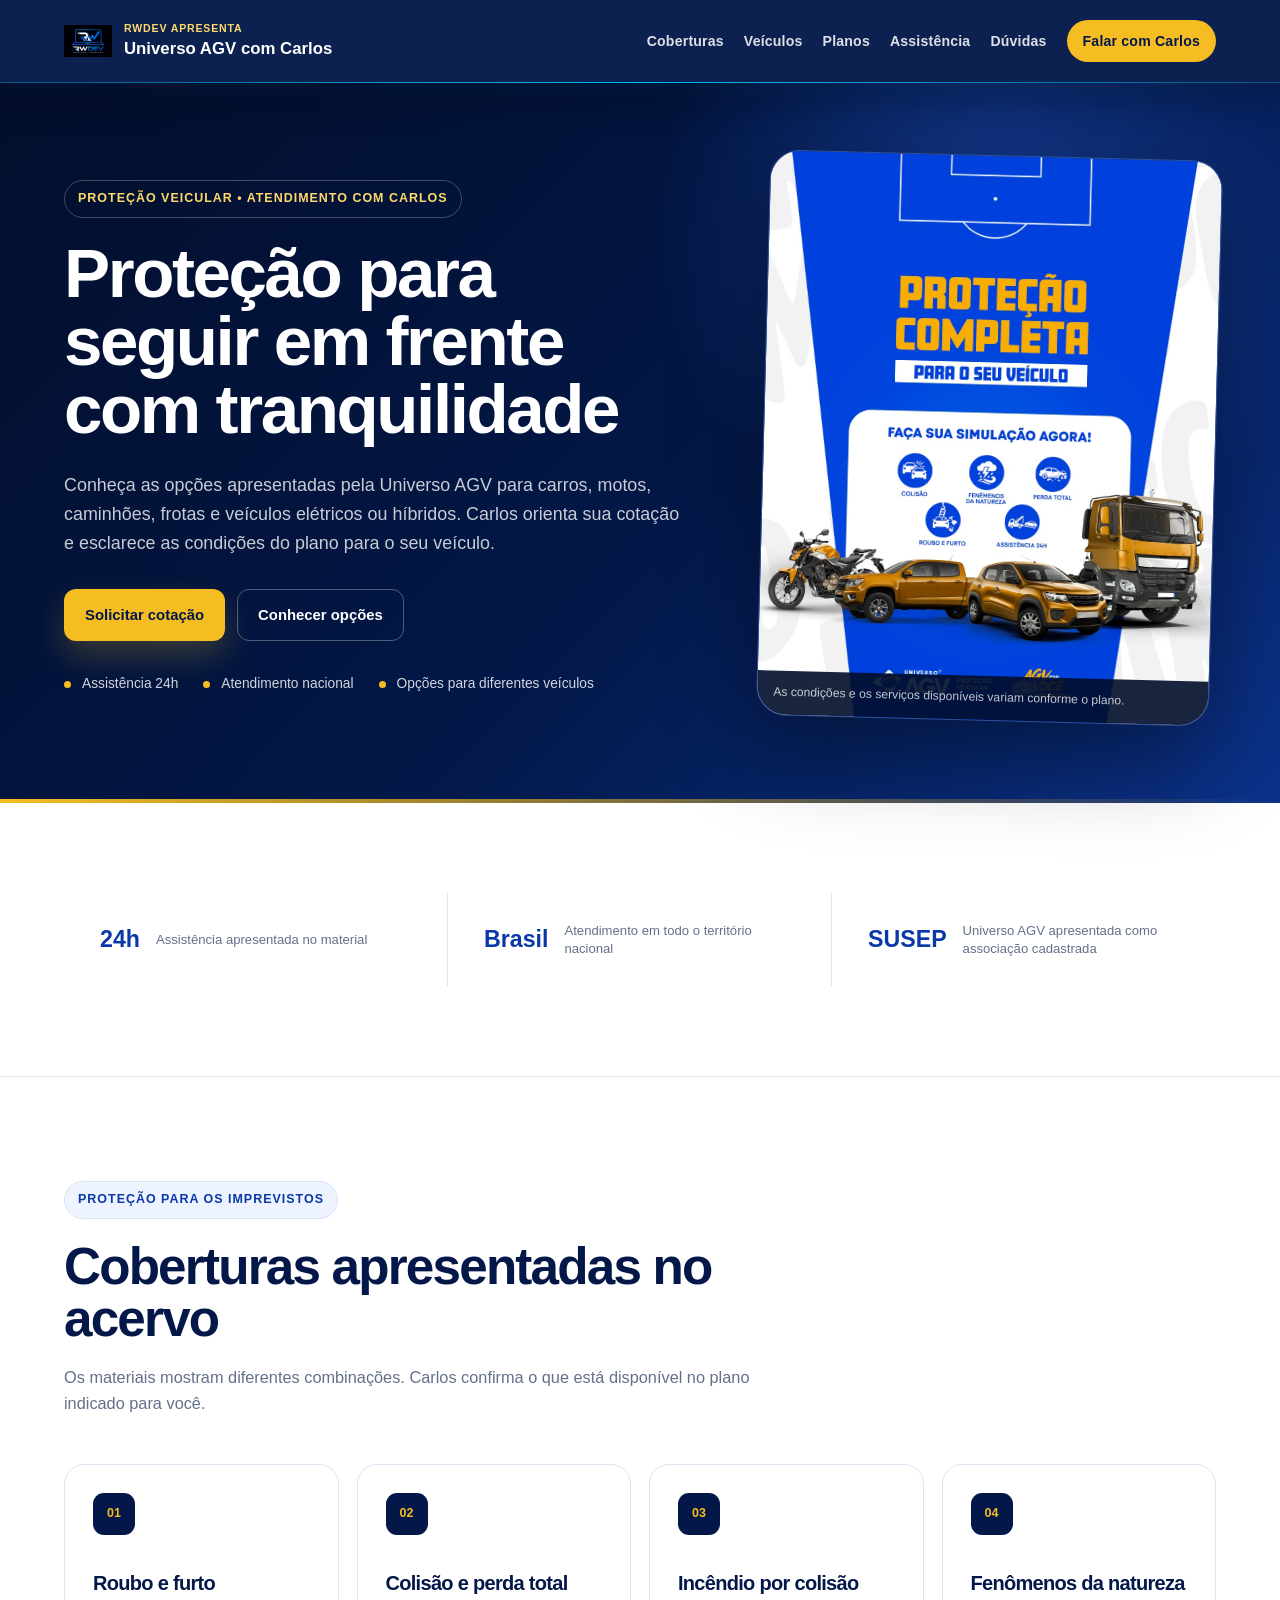
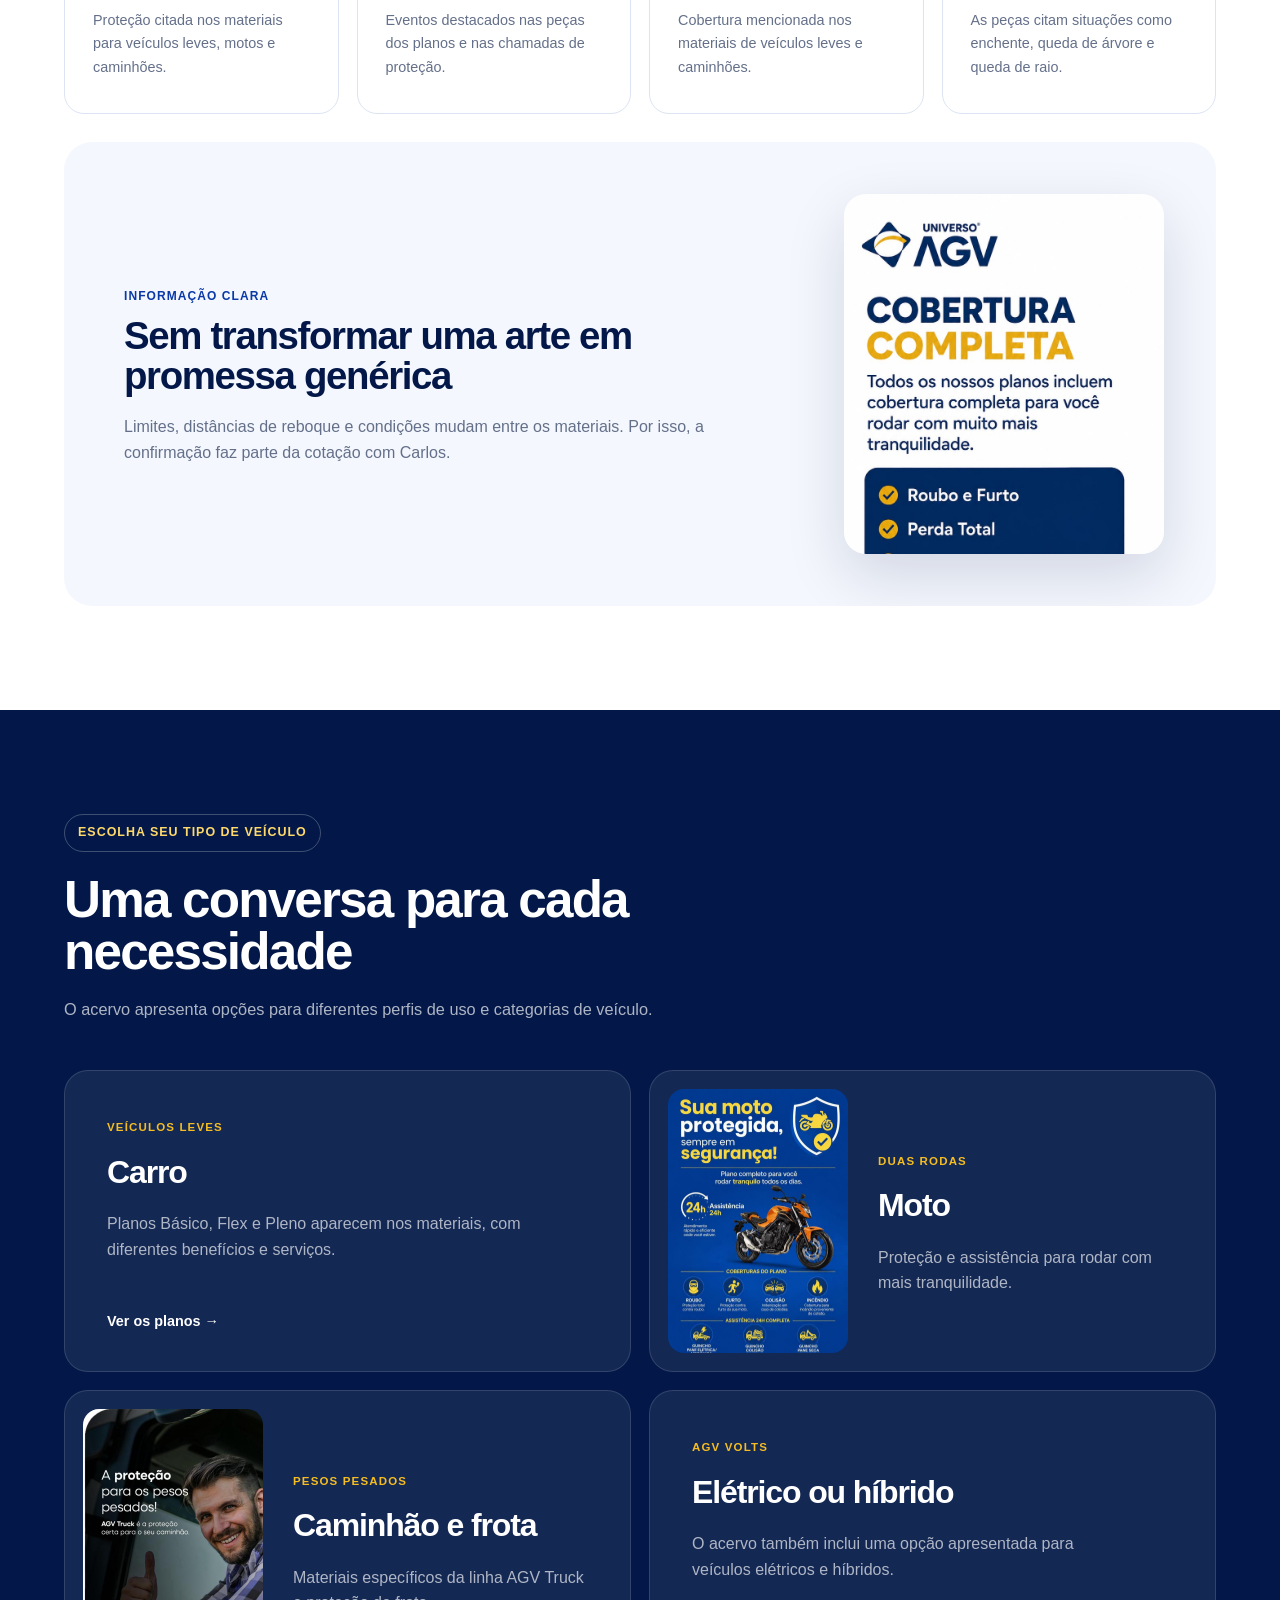
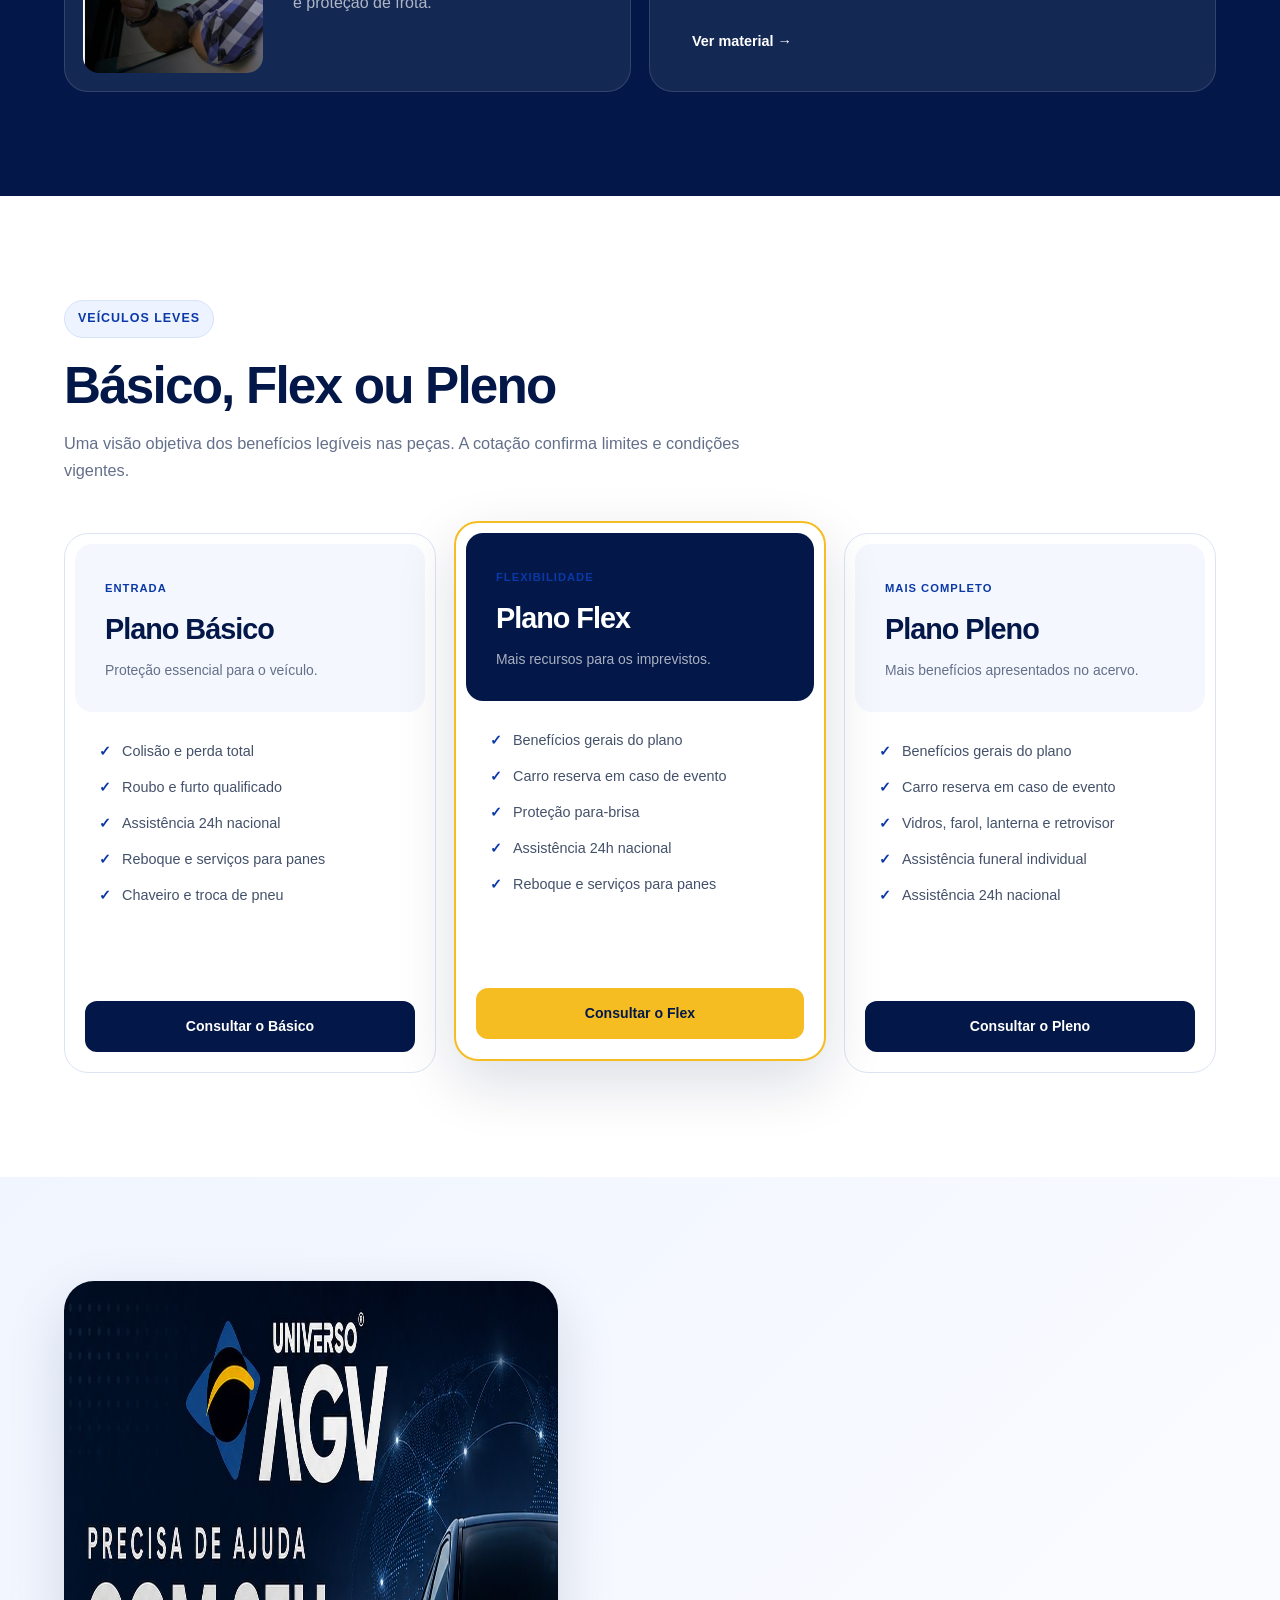
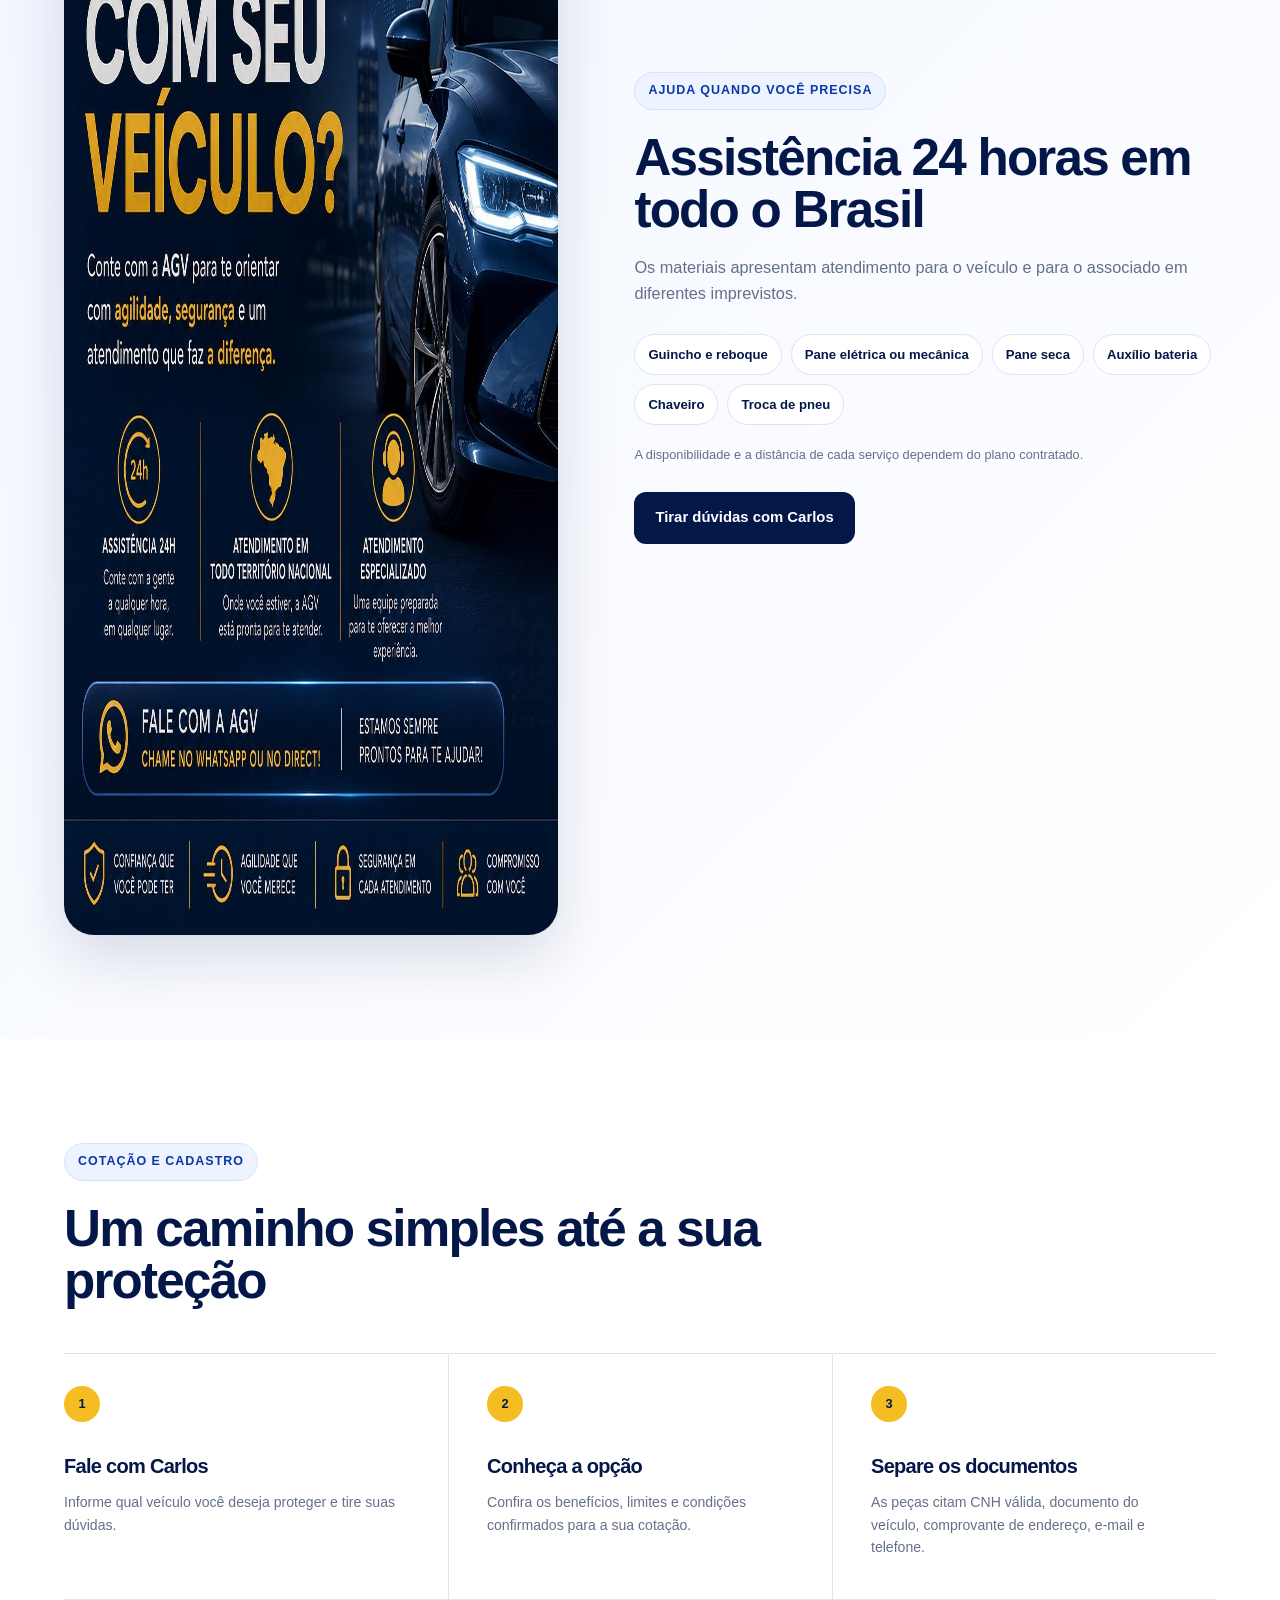
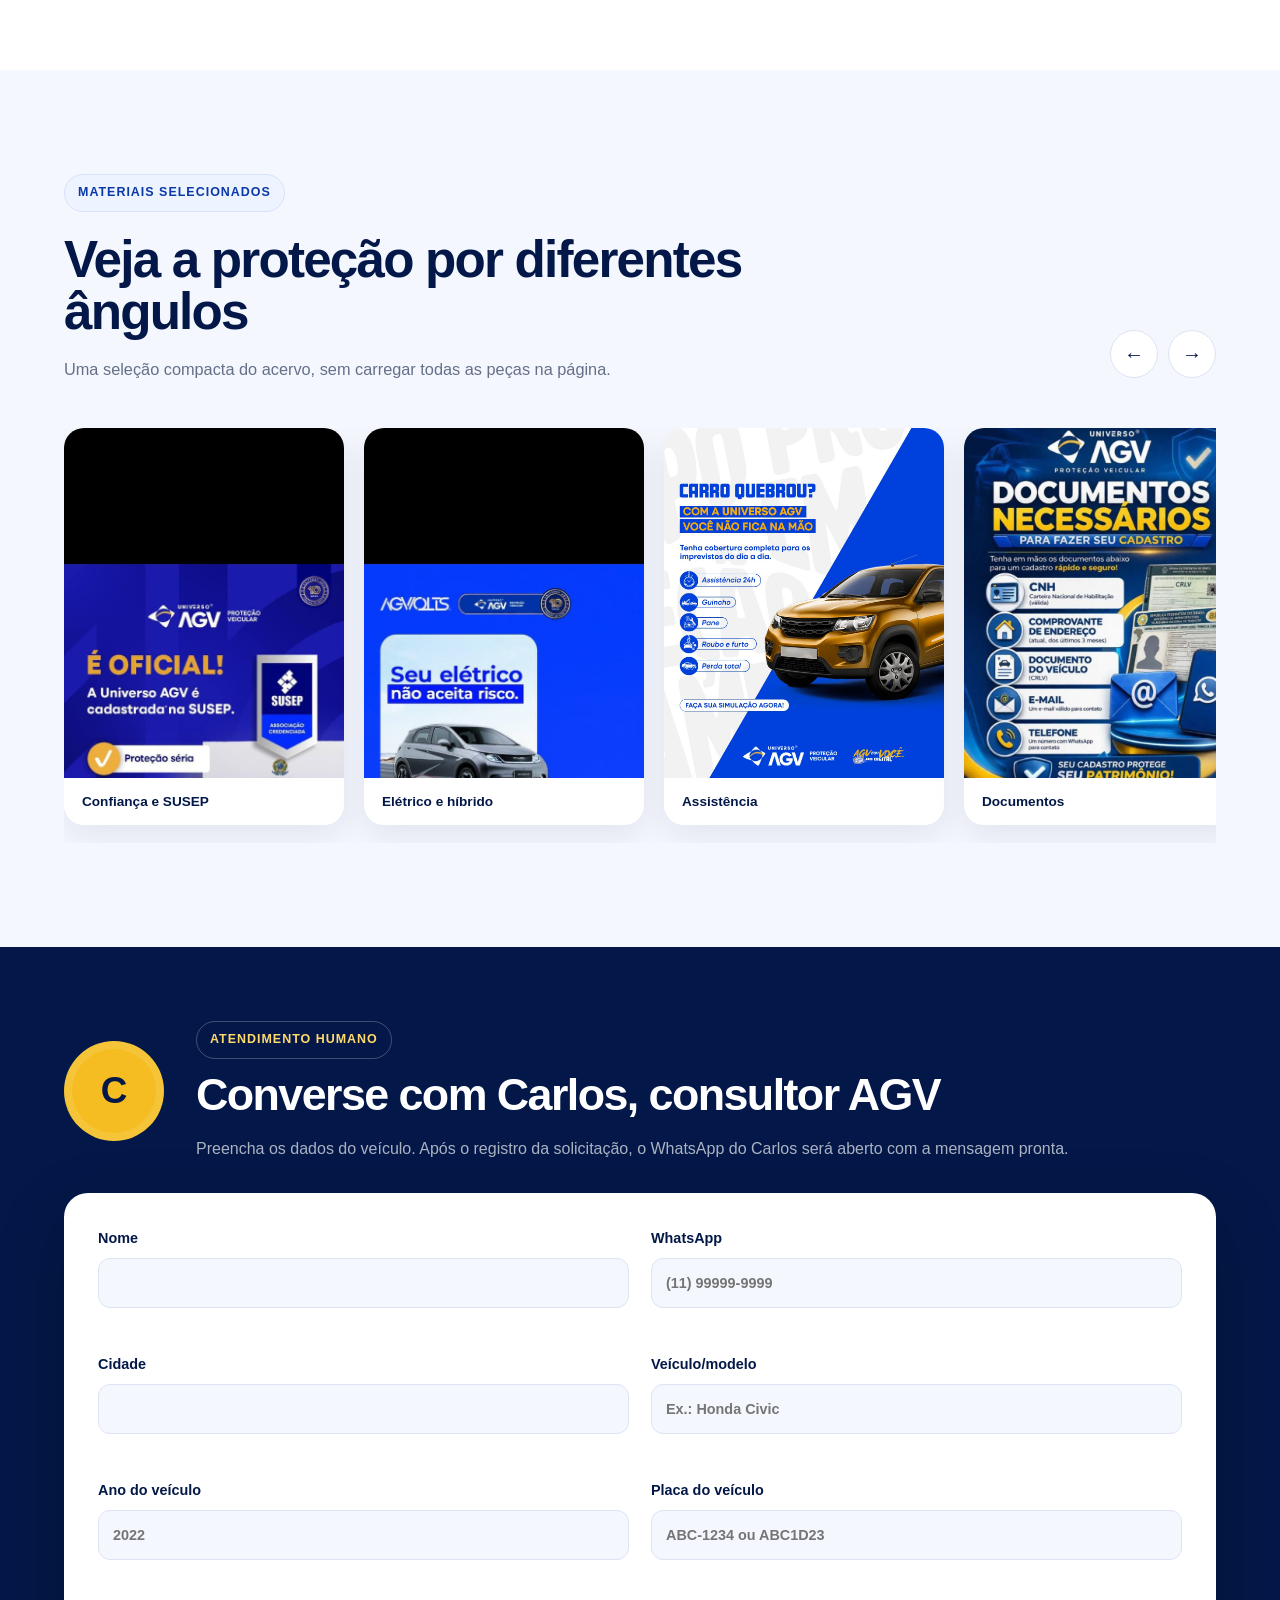
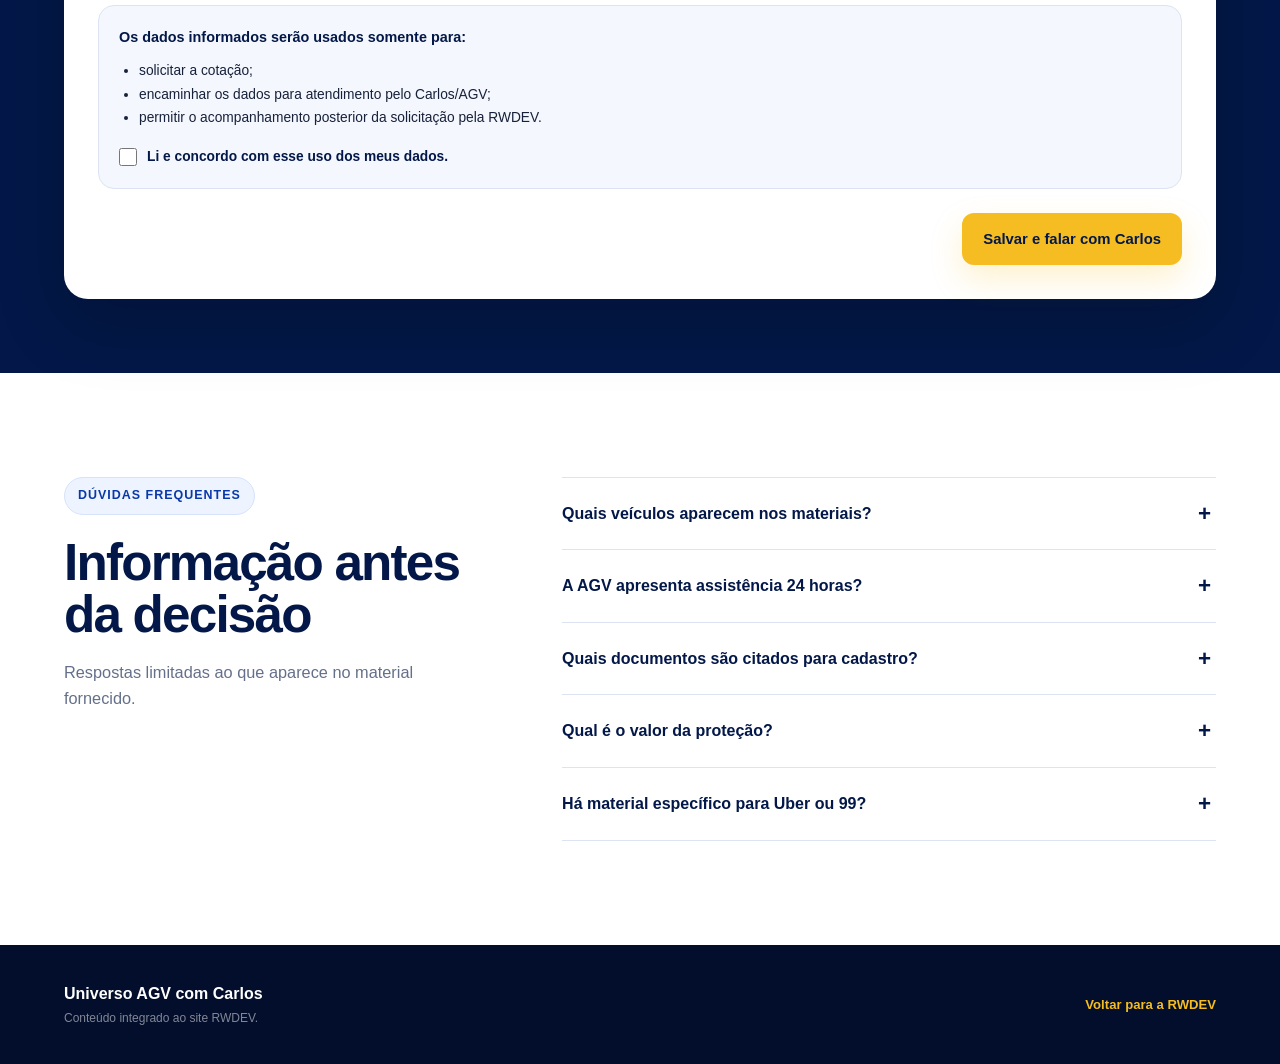
==== commit f010bf1d: "feat: adiciona captação de leads AGV" ====
--- a/agv.html
+++ b/agv.html
@@ -263,15 +263,75 @@
     <section class="agv-secao agv-consultor" id="contato">
       <div class="container agv-consultor-card">
         <div class="agv-consultor-monograma" aria-hidden="true">C</div>
-        <div>
+        <div class="agv-consultor-intro">
           <span class="agv-etiqueta">Atendimento humano</span>
           <h2>Converse com Carlos, consultor AGV</h2>
-          <p>Explique o que você precisa, conheça as opções e confirme todas as condições antes de contratar.</p>
-        </div>
-        <div class="agv-contato-pendente" role="status">
-          <strong>WhatsApp em confirmação</strong>
-          <span>O canal direto do Carlos será ativado após a confirmação do número.</span>
-        </div>
+          <p>Preencha os dados do veículo. Após o registro da solicitação, o WhatsApp do Carlos será aberto com a mensagem pronta.</p>
+        </div>
+
+        <form class="agv-form-cotacao" id="agvCotacaoForm" novalidate>
+          <div class="agv-form-grid">
+            <label class="agv-campo">
+              <span>Nome</span>
+              <input type="text" name="nome" autocomplete="name" maxlength="150" required>
+              <small data-erro-campo="nome"></small>
+            </label>
+
+            <label class="agv-campo">
+              <span>WhatsApp</span>
+              <input type="tel" name="whatsapp" autocomplete="tel" inputmode="tel" maxlength="20" placeholder="(11) 99999-9999" required>
+              <small data-erro-campo="whatsapp"></small>
+            </label>
+
+            <label class="agv-campo">
+              <span>Cidade</span>
+              <input type="text" name="cidade" autocomplete="address-level2" maxlength="120" required>
+              <small data-erro-campo="cidade"></small>
+            </label>
+
+            <label class="agv-campo">
+              <span>Veículo/modelo</span>
+              <input type="text" name="veiculo" autocomplete="off" maxlength="160" placeholder="Ex.: Honda Civic" required>
+              <small data-erro-campo="veiculo"></small>
+            </label>
+
+            <label class="agv-campo">
+              <span>Ano do veículo</span>
+              <input type="text" name="ano" inputmode="numeric" maxlength="4" placeholder="2022" required>
+              <small data-erro-campo="ano"></small>
+            </label>
+
+            <label class="agv-campo">
+              <span>Placa do veículo</span>
+              <input type="text" name="placa" autocapitalize="characters" autocomplete="off" maxlength="8" placeholder="ABC-1234 ou ABC1D23" required>
+              <small data-erro-campo="placa"></small>
+            </label>
+
+            <label class="agv-form-armadilha" aria-hidden="true">
+              <span>Não preencha este campo</span>
+              <input type="text" name="website" autocomplete="off" tabindex="-1">
+            </label>
+
+            <div class="agv-privacidade">
+              <p>Os dados informados serão usados somente para:</p>
+              <ul>
+                <li>solicitar a cotação;</li>
+                <li>encaminhar os dados para atendimento pelo Carlos/AGV;</li>
+                <li>permitir o acompanhamento posterior da solicitação pela RWDEV.</li>
+              </ul>
+              <label>
+                <input type="checkbox" name="privacidade_aceita" required>
+                <span>Li e concordo com esse uso dos meus dados.</span>
+              </label>
+              <small data-erro-campo="privacidade_aceita"></small>
+            </div>
+          </div>
+
+          <div class="agv-form-rodape">
+            <p class="agv-form-mensagem" data-agv-form-mensagem aria-live="polite"></p>
+            <button class="agv-botao agv-botao-principal" type="submit" data-agv-enviar>Salvar e falar com Carlos</button>
+          </div>
+        </form>
       </div>
     </section>
 
--- a/css/agv.css
+++ b/css/agv.css
@@ -135,14 +135,30 @@
 .agv-galeria-item span { color: var(--agv-azul-noite); display: block; font-size: .85rem; font-weight: 800; padding: 16px 18px; }
 
 .agv-consultor { background: var(--agv-azul-noite); padding: 74px 0; }
-.agv-consultor-card { align-items: center; color: #fff; display: grid; gap: 32px; grid-template-columns: auto 1fr auto; }
+.agv-consultor-card { align-items: center; color: #fff; display: grid; gap: 32px; grid-template-columns: auto 1fr; }
 .agv-consultor-monograma { align-items: center; background: var(--agv-dourado); border: 8px solid rgba(255,255,255,.1); border-radius: 50%; color: var(--agv-azul-noite); display: flex; font-size: 2.3rem; font-weight: 900; height: 100px; justify-content: center; width: 100px; }
 .agv-consultor h2 { color: #fff; font-size: clamp(2rem, 3.5vw, 3.2rem); }
 .agv-consultor p { color: rgba(255,255,255,.67); margin: 0; }
 .agv-consultor .agv-etiqueta { margin-bottom: 13px; }
-.agv-contato-pendente { background: rgba(255,255,255,.08); border: 1px solid rgba(255,255,255,.18); border-radius: 16px; display: grid; gap: 4px; max-width: 310px; padding: 16px 18px; }
-.agv-contato-pendente strong { color: var(--agv-dourado); font-size: .9rem; }
-.agv-contato-pendente span { color: rgba(255,255,255,.72); font-size: .8rem; line-height: 1.5; }
+.agv-form-cotacao { background: #fff; border-radius: 24px; box-shadow: 0 24px 70px rgba(0,0,0,.2); grid-column: 1 / -1; padding: 34px; }
+.agv-form-grid { display: grid; gap: 22px; grid-template-columns: repeat(2, minmax(0, 1fr)); }
+.agv-campo { color: var(--agv-azul-noite); display: grid; font-size: .9rem; font-weight: 800; gap: 8px; }
+.agv-campo input { background: var(--agv-gelo); border: 1px solid var(--agv-borda); border-radius: 12px; color: var(--agv-azul-noite); font: inherit; font-weight: 600; min-height: 50px; padding: 12px 14px; width: 100%; }
+.agv-campo input:focus { border-color: var(--agv-azul-claro); box-shadow: 0 0 0 3px rgba(14,124,255,.16); outline: 0; }
+.agv-campo input[aria-invalid="true"] { border-color: #c62d42; }
+.agv-campo small, .agv-privacidade > small { color: #b21f35; font-size: .78rem; font-weight: 700; min-height: 1.2em; }
+.agv-form-armadilha { height: 1px; left: -10000px; overflow: hidden; position: absolute; width: 1px; }
+.agv-privacidade { background: var(--agv-gelo); border: 1px solid var(--agv-borda); border-radius: 16px; color: var(--agv-texto); grid-column: 1 / -1; padding: 20px; }
+.agv-privacidade p { color: var(--agv-azul-noite); font-size: .9rem; font-weight: 800; }
+.agv-privacidade ul { margin: 10px 0 16px 20px; }
+.agv-privacidade li { font-size: .86rem; line-height: 1.7; }
+.agv-privacidade label { align-items: flex-start; color: var(--agv-azul-noite); cursor: pointer; display: flex; font-size: .86rem; font-weight: 800; gap: 10px; }
+.agv-privacidade input { accent-color: var(--agv-azul); flex: 0 0 auto; height: 18px; margin-top: 2px; width: 18px; }
+.agv-form-rodape { align-items: center; display: flex; gap: 22px; justify-content: space-between; margin-top: 24px; }
+.agv-form-mensagem { color: var(--agv-texto) !important; font-size: .88rem; font-weight: 700; min-height: 1.5em; }
+.agv-form-mensagem.erro { color: #b21f35 !important; }
+.agv-form-mensagem.sucesso { color: #087a3a !important; }
+.agv-form-cotacao button:disabled { cursor: wait; opacity: .72; }
 
 .agv-faq-grid { display: grid; gap: 80px; grid-template-columns: .78fr 1.22fr; }
 .agv-faq-lista { border-top: 1px solid var(--agv-borda); }
@@ -171,7 +187,6 @@
   .agv-coberturas-grid { grid-template-columns: repeat(2, 1fr); }
   .agv-confianca article { padding: 24px 18px; }
   .agv-consultor-card { grid-template-columns: auto 1fr; }
-  .agv-contato-pendente { grid-column: 2; justify-self: start; }
 }
 
 @media (max-width: 860px) {
@@ -199,7 +214,7 @@
   .agv-assistencia-imagem { max-width: 560px; }
   .agv-consultor-card { grid-template-columns: 1fr; text-align: center; }
   .agv-consultor-monograma { margin: 0 auto; }
-  .agv-contato-pendente { grid-column: auto; justify-self: center; }
+  .agv-form-cotacao { padding: 28px; text-align: left; }
   .agv-faq-grid { gap: 42px; }
 }
 
@@ -223,7 +238,10 @@
   .agv-card-com-imagem h3 { font-size: 1.55rem; }
   .agv-galeria-cabecalho { align-items: start; display: grid; gap: 22px; }
   .agv-galeria-item { flex-basis: 80vw; }
-  .agv-contato-pendente { max-width: none; width: 100%; }
+  .agv-form-grid { grid-template-columns: 1fr; }
+  .agv-form-cotacao { padding: 24px 18px; width: 100%; }
+  .agv-form-rodape { align-items: stretch; flex-direction: column; }
+  .agv-form-rodape .agv-botao { width: 100%; }
   .agv-rodape .container { align-items: start; flex-direction: column; gap: 18px; }
 }
 
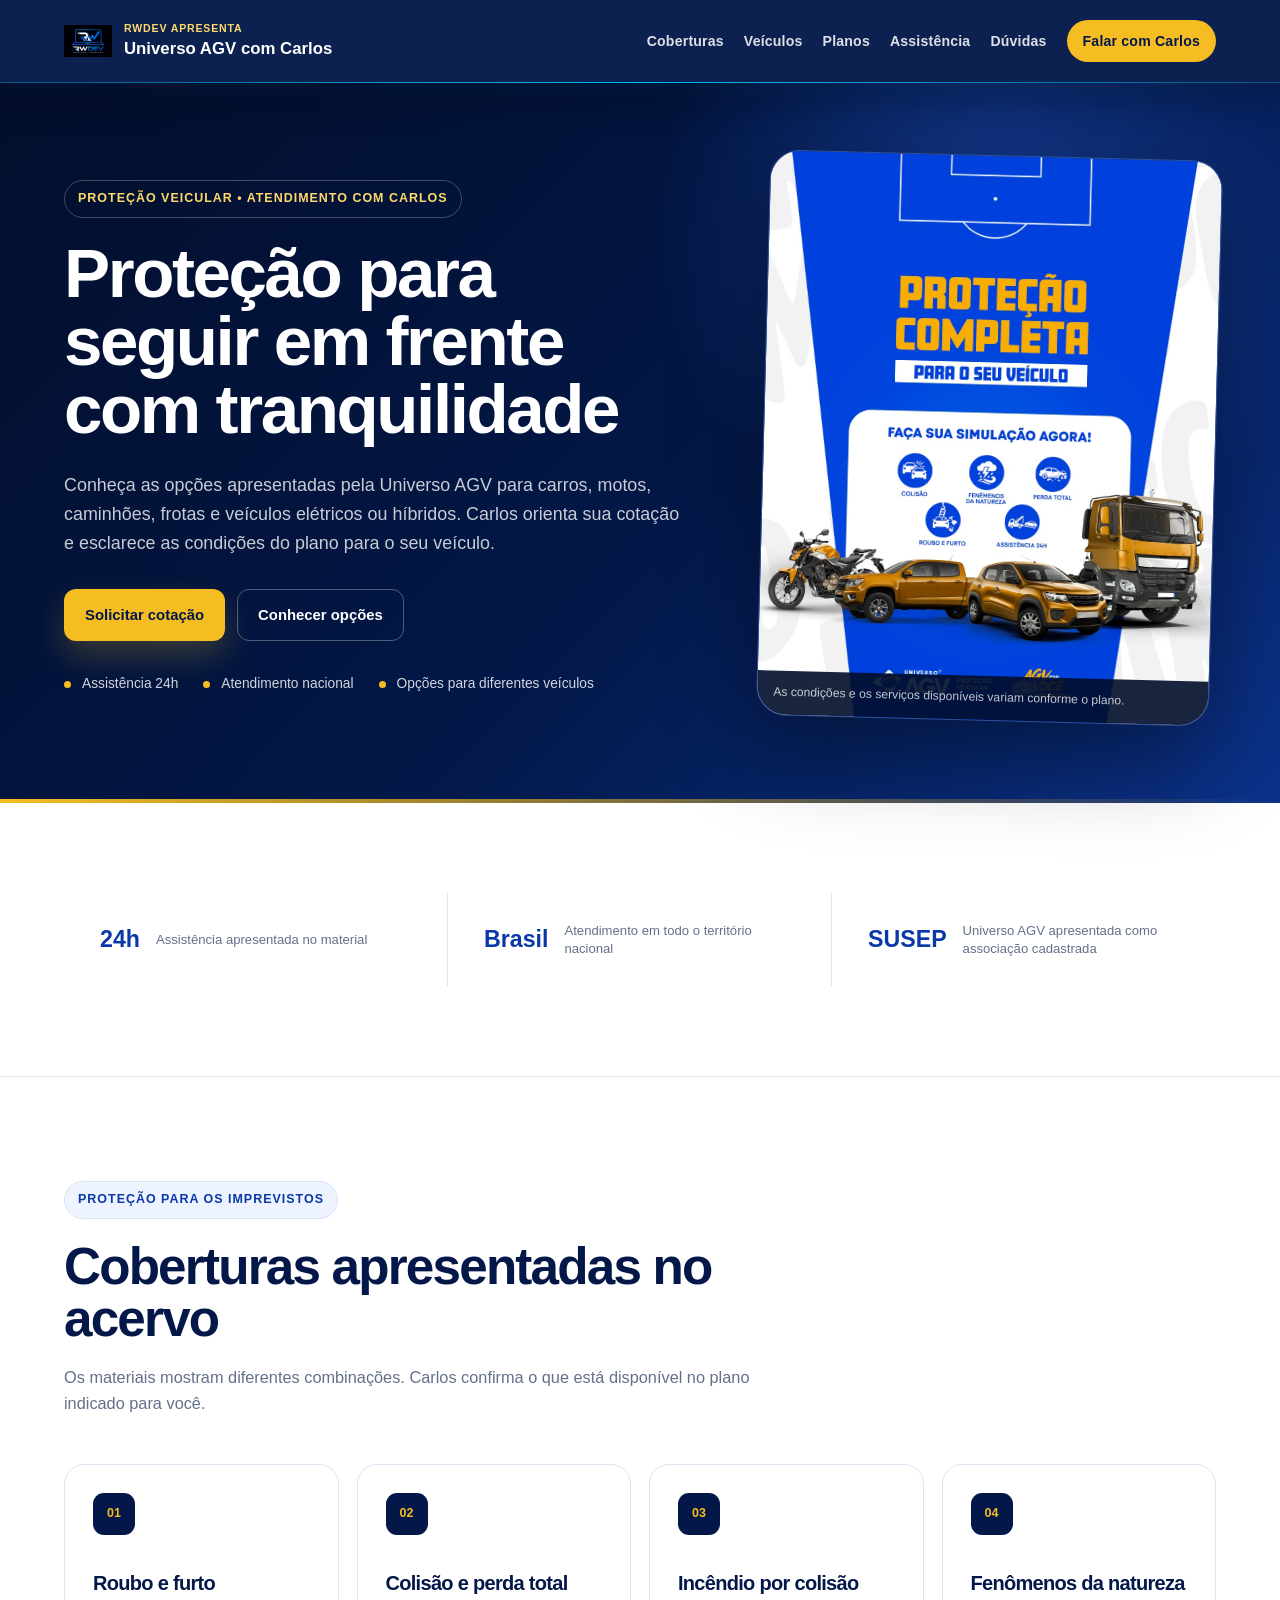
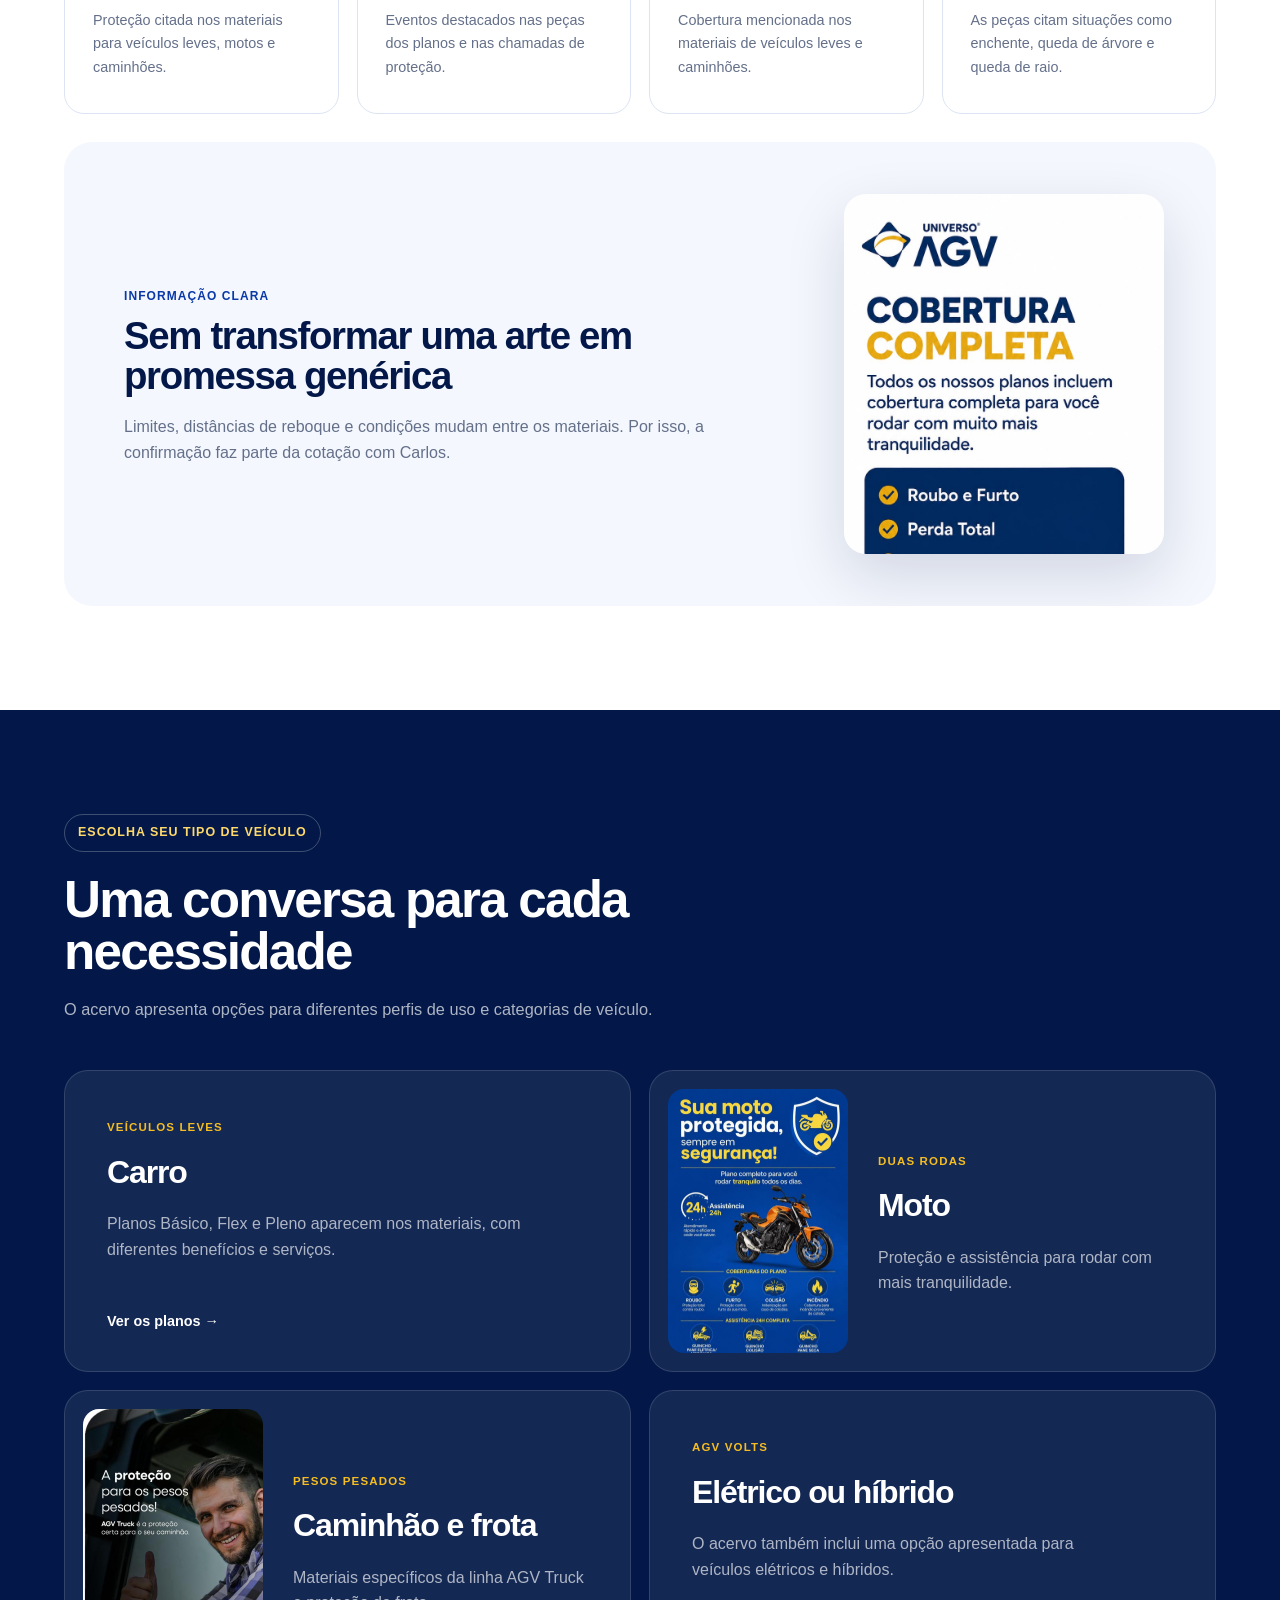
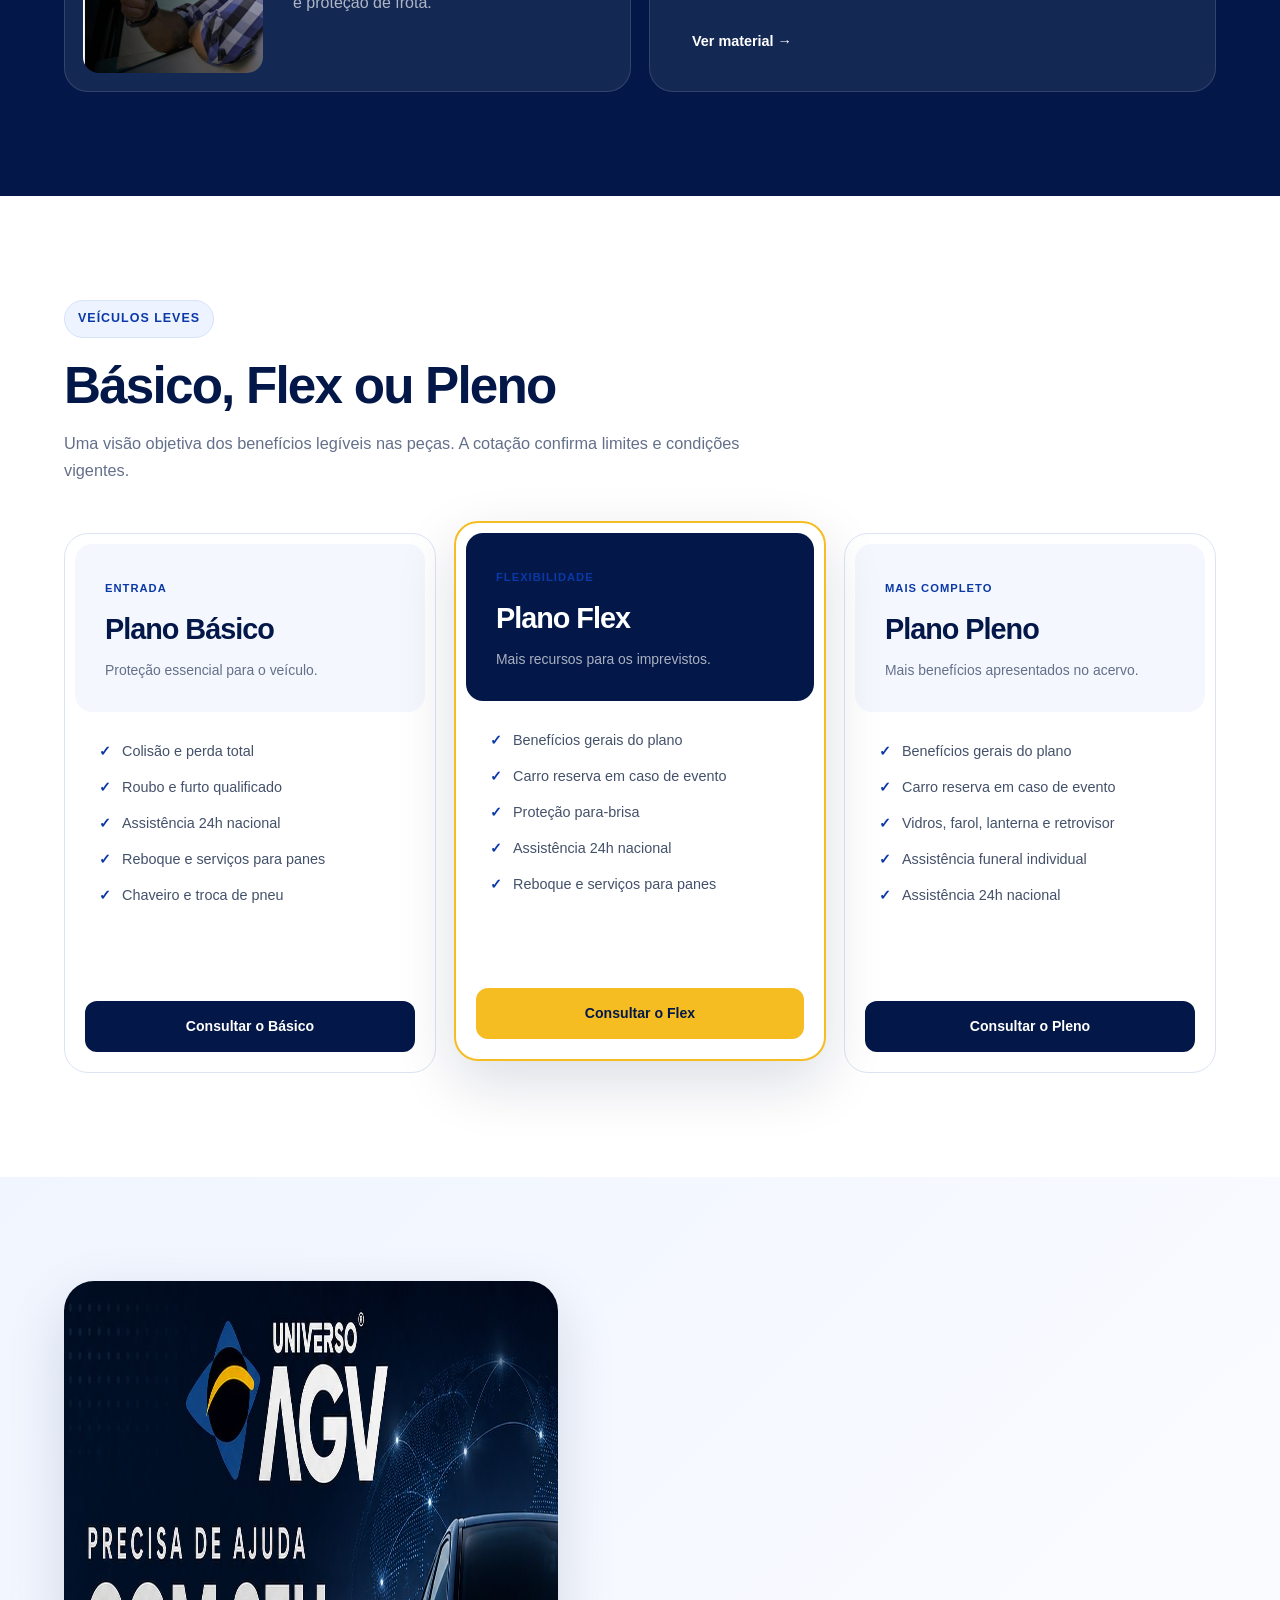
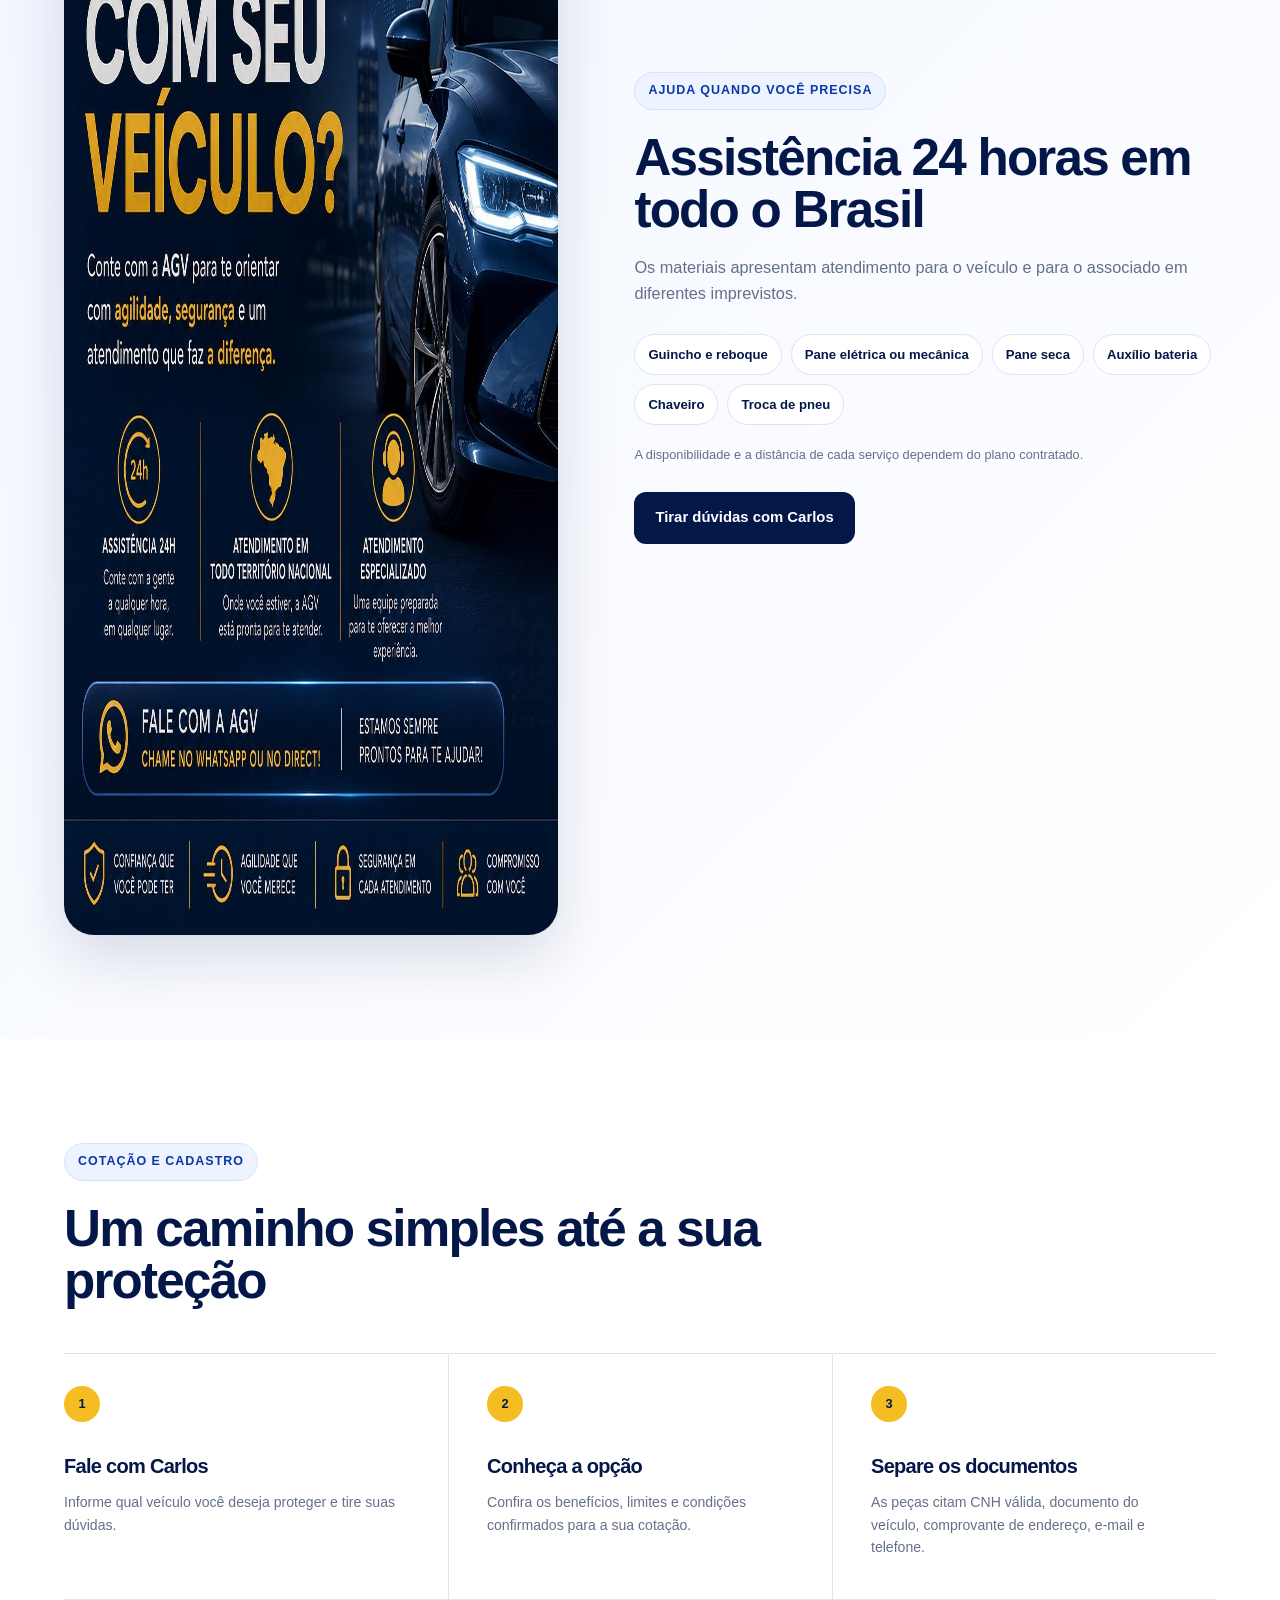
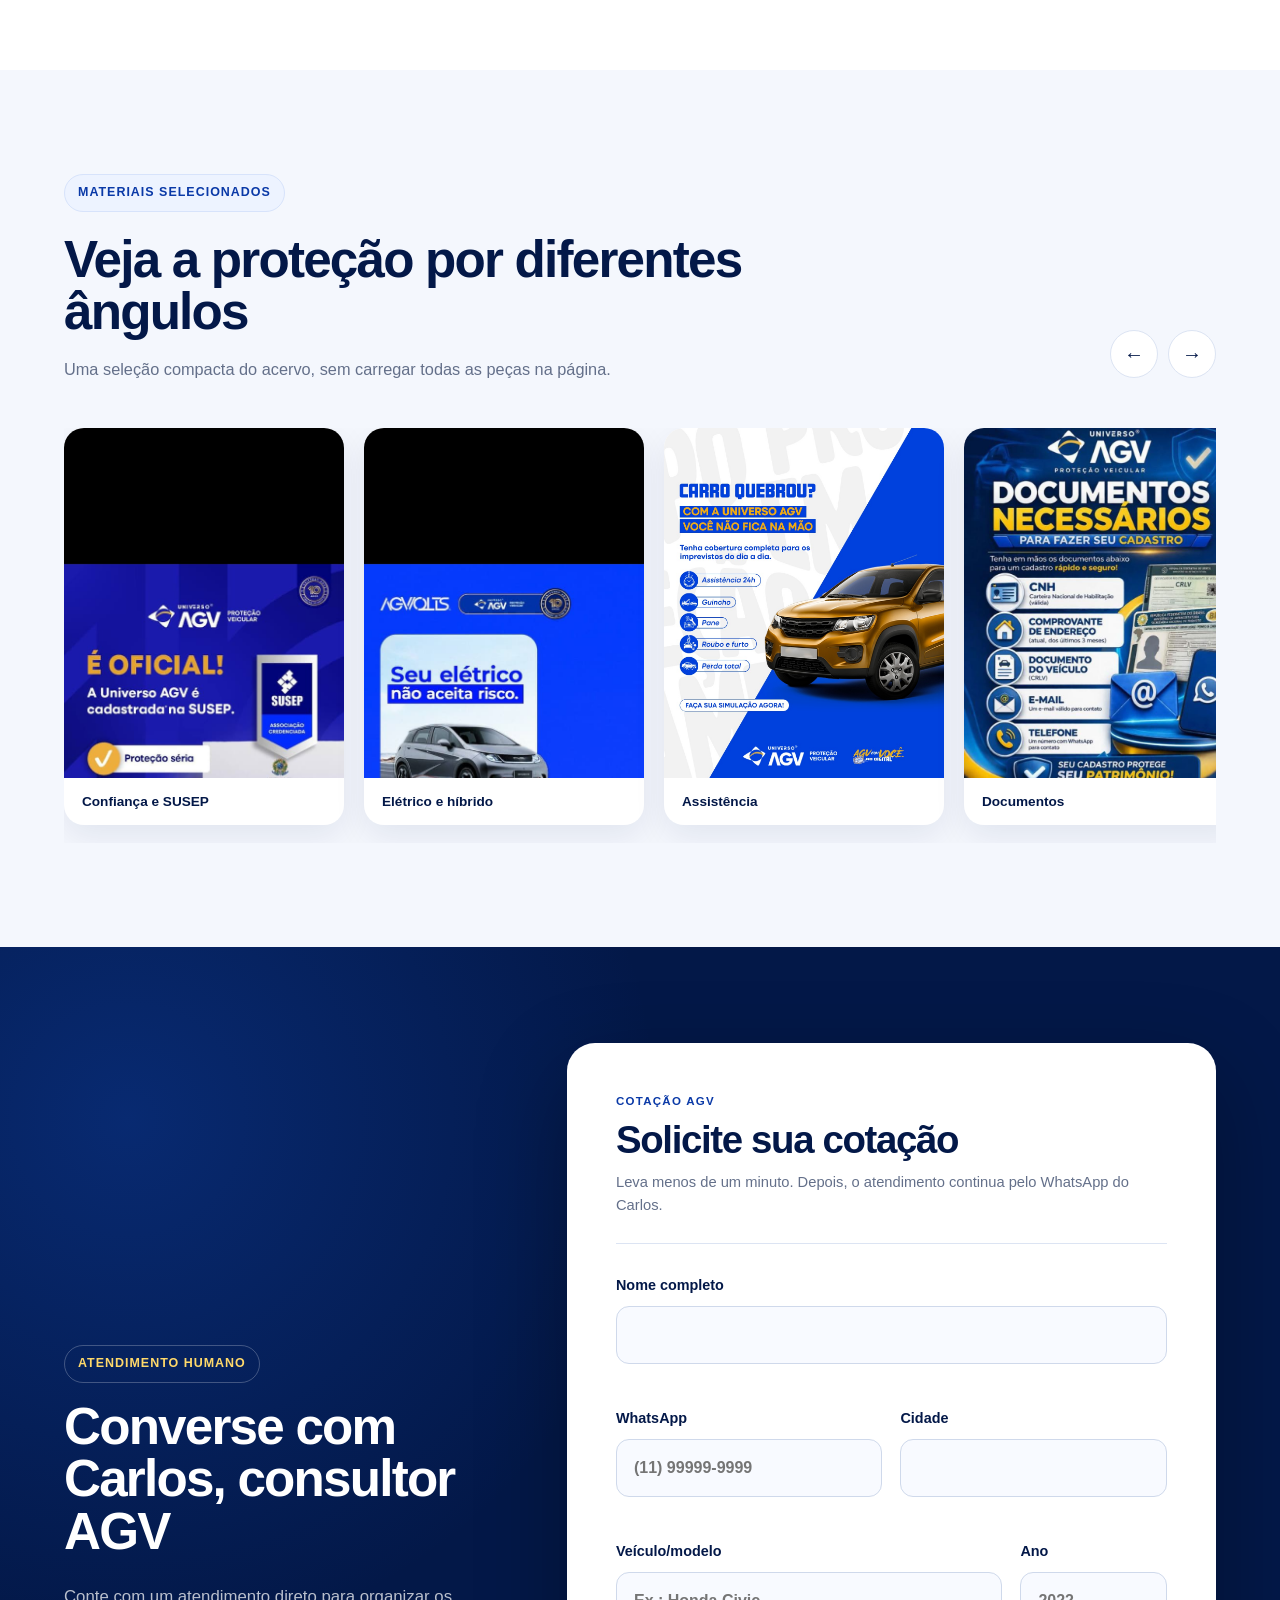
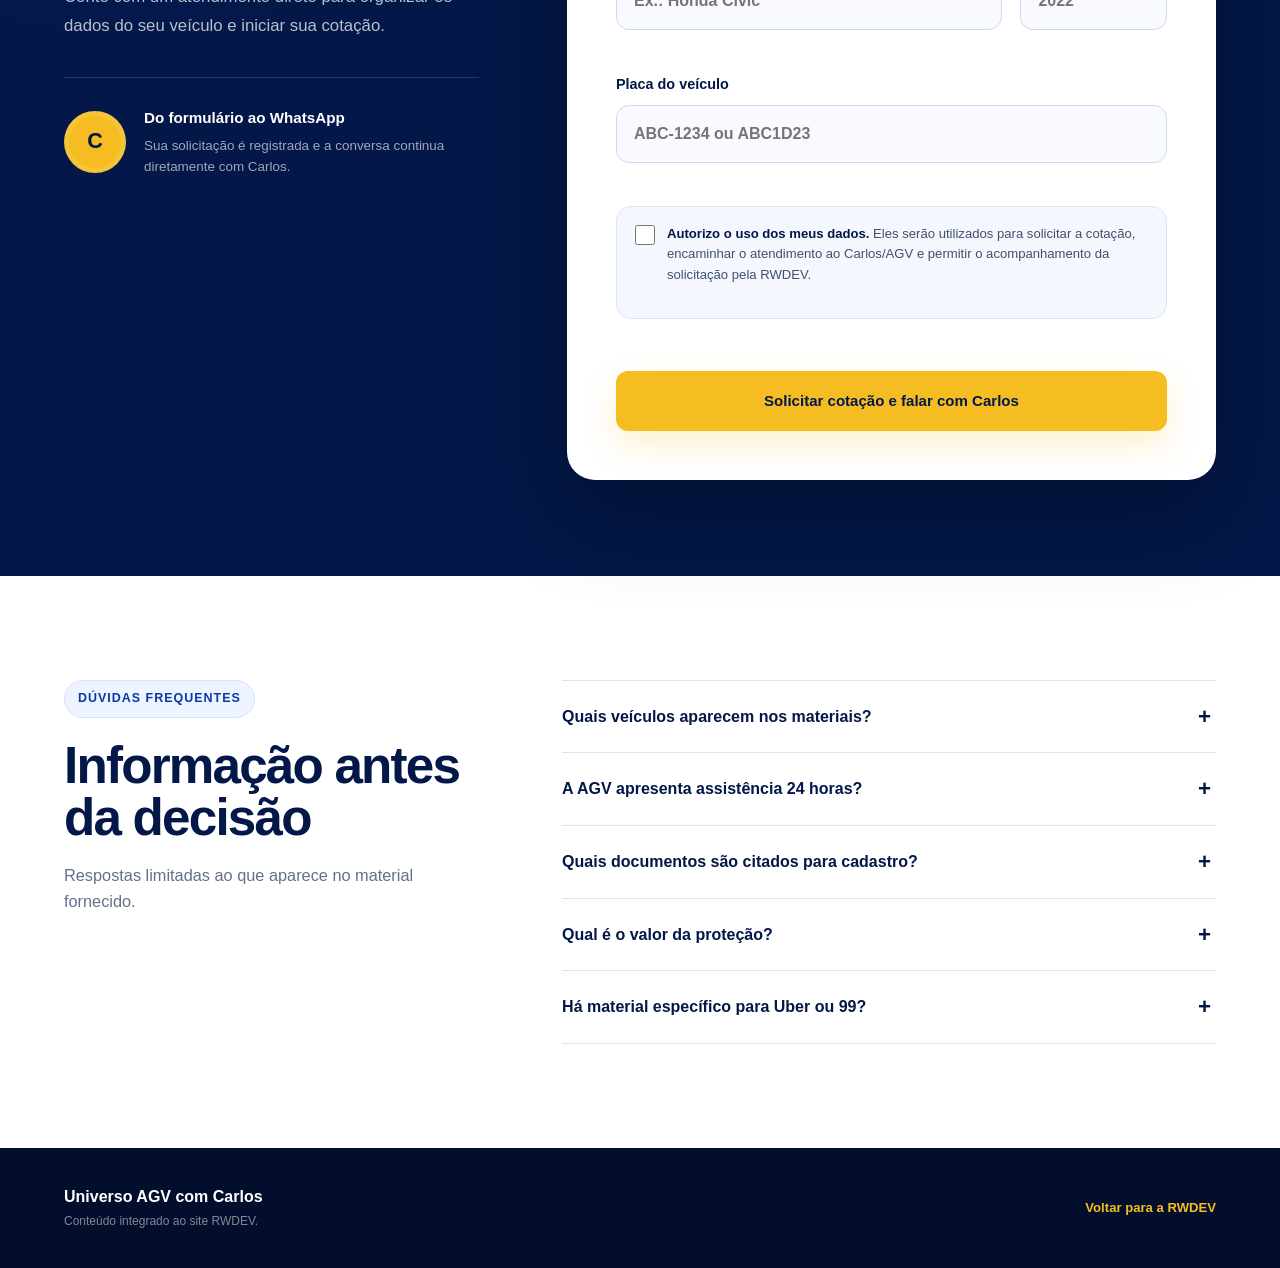
==== commit 0cd1db95: "fix: melhora layout da cotação AGV" ====
--- a/agv.html
+++ b/agv.html
@@ -262,46 +262,63 @@
 
     <section class="agv-secao agv-consultor" id="contato">
       <div class="container agv-consultor-card">
-        <div class="agv-consultor-monograma" aria-hidden="true">C</div>
         <div class="agv-consultor-intro">
           <span class="agv-etiqueta">Atendimento humano</span>
           <h2>Converse com Carlos, consultor AGV</h2>
-          <p>Preencha os dados do veículo. Após o registro da solicitação, o WhatsApp do Carlos será aberto com a mensagem pronta.</p>
+          <p>Conte com um atendimento direto para organizar os dados do seu veículo e iniciar sua cotação.</p>
+
+          <div class="agv-consultor-confianca">
+            <div class="agv-consultor-monograma" aria-hidden="true">C</div>
+            <div>
+              <strong>Do formulário ao WhatsApp</strong>
+              <span>Sua solicitação é registrada e a conversa continua diretamente com Carlos.</span>
+            </div>
+          </div>
         </div>
 
         <form class="agv-form-cotacao" id="agvCotacaoForm" novalidate>
+          <div class="agv-form-cabecalho">
+            <span>Cotação AGV</span>
+            <h3>Solicite sua cotação</h3>
+            <p>Leva menos de um minuto. Depois, o atendimento continua pelo WhatsApp do Carlos.</p>
+          </div>
+
           <div class="agv-form-grid">
-            <label class="agv-campo">
-              <span>Nome</span>
+            <label class="agv-campo agv-campo--completo">
+              <span>Nome completo</span>
               <input type="text" name="nome" autocomplete="name" maxlength="150" required>
               <small data-erro-campo="nome"></small>
             </label>
 
-            <label class="agv-campo">
-              <span>WhatsApp</span>
-              <input type="tel" name="whatsapp" autocomplete="tel" inputmode="tel" maxlength="20" placeholder="(11) 99999-9999" required>
-              <small data-erro-campo="whatsapp"></small>
-            </label>
-
-            <label class="agv-campo">
-              <span>Cidade</span>
-              <input type="text" name="cidade" autocomplete="address-level2" maxlength="120" required>
-              <small data-erro-campo="cidade"></small>
-            </label>
-
-            <label class="agv-campo">
-              <span>Veículo/modelo</span>
-              <input type="text" name="veiculo" autocomplete="off" maxlength="160" placeholder="Ex.: Honda Civic" required>
-              <small data-erro-campo="veiculo"></small>
-            </label>
-
-            <label class="agv-campo">
-              <span>Ano do veículo</span>
-              <input type="text" name="ano" inputmode="numeric" maxlength="4" placeholder="2022" required>
-              <small data-erro-campo="ano"></small>
-            </label>
-
-            <label class="agv-campo">
+            <div class="agv-form-linha">
+              <label class="agv-campo">
+                <span>WhatsApp</span>
+                <input type="tel" name="whatsapp" autocomplete="tel" inputmode="tel" maxlength="20" placeholder="(11) 99999-9999" required>
+                <small data-erro-campo="whatsapp"></small>
+              </label>
+
+              <label class="agv-campo">
+                <span>Cidade</span>
+                <input type="text" name="cidade" autocomplete="address-level2" maxlength="120" required>
+                <small data-erro-campo="cidade"></small>
+              </label>
+            </div>
+
+            <div class="agv-form-linha agv-form-linha--veiculo">
+              <label class="agv-campo">
+                <span>Veículo/modelo</span>
+                <input type="text" name="veiculo" autocomplete="off" maxlength="160" placeholder="Ex.: Honda Civic" required>
+                <small data-erro-campo="veiculo"></small>
+              </label>
+
+              <label class="agv-campo">
+                <span>Ano</span>
+                <input type="text" name="ano" inputmode="numeric" maxlength="4" placeholder="2022" required>
+                <small data-erro-campo="ano"></small>
+              </label>
+            </div>
+
+            <label class="agv-campo agv-campo--completo">
               <span>Placa do veículo</span>
               <input type="text" name="placa" autocapitalize="characters" autocomplete="off" maxlength="8" placeholder="ABC-1234 ou ABC1D23" required>
               <small data-erro-campo="placa"></small>
@@ -313,15 +330,9 @@
             </label>
 
             <div class="agv-privacidade">
-              <p>Os dados informados serão usados somente para:</p>
-              <ul>
-                <li>solicitar a cotação;</li>
-                <li>encaminhar os dados para atendimento pelo Carlos/AGV;</li>
-                <li>permitir o acompanhamento posterior da solicitação pela RWDEV.</li>
-              </ul>
               <label>
                 <input type="checkbox" name="privacidade_aceita" required>
-                <span>Li e concordo com esse uso dos meus dados.</span>
+                <span><strong>Autorizo o uso dos meus dados.</strong> Eles serão utilizados para solicitar a cotação, encaminhar o atendimento ao Carlos/AGV e permitir o acompanhamento da solicitação pela RWDEV.</span>
               </label>
               <small data-erro-campo="privacidade_aceita"></small>
             </div>
@@ -329,7 +340,7 @@
 
           <div class="agv-form-rodape">
             <p class="agv-form-mensagem" data-agv-form-mensagem aria-live="polite"></p>
-            <button class="agv-botao agv-botao-principal" type="submit" data-agv-enviar>Salvar e falar com Carlos</button>
+            <button class="agv-botao agv-botao-principal" type="submit" data-agv-enviar>Solicitar cotação e falar com Carlos</button>
           </div>
         </form>
       </div>
--- a/css/agv.css
+++ b/css/agv.css
@@ -134,28 +134,41 @@
 .agv-galeria-item:hover img { transform: scale(1.025); }
 .agv-galeria-item span { color: var(--agv-azul-noite); display: block; font-size: .85rem; font-weight: 800; padding: 16px 18px; }
 
-.agv-consultor { background: var(--agv-azul-noite); padding: 74px 0; }
-.agv-consultor-card { align-items: center; color: #fff; display: grid; gap: 32px; grid-template-columns: auto 1fr; }
-.agv-consultor-monograma { align-items: center; background: var(--agv-dourado); border: 8px solid rgba(255,255,255,.1); border-radius: 50%; color: var(--agv-azul-noite); display: flex; font-size: 2.3rem; font-weight: 900; height: 100px; justify-content: center; width: 100px; }
-.agv-consultor h2 { color: #fff; font-size: clamp(2rem, 3.5vw, 3.2rem); }
-.agv-consultor p { color: rgba(255,255,255,.67); margin: 0; }
-.agv-consultor .agv-etiqueta { margin-bottom: 13px; }
-.agv-form-cotacao { background: #fff; border-radius: 24px; box-shadow: 0 24px 70px rgba(0,0,0,.2); grid-column: 1 / -1; padding: 34px; }
-.agv-form-grid { display: grid; gap: 22px; grid-template-columns: repeat(2, minmax(0, 1fr)); }
-.agv-campo { color: var(--agv-azul-noite); display: grid; font-size: .9rem; font-weight: 800; gap: 8px; }
-.agv-campo input { background: var(--agv-gelo); border: 1px solid var(--agv-borda); border-radius: 12px; color: var(--agv-azul-noite); font: inherit; font-weight: 600; min-height: 50px; padding: 12px 14px; width: 100%; }
-.agv-campo input:focus { border-color: var(--agv-azul-claro); box-shadow: 0 0 0 3px rgba(14,124,255,.16); outline: 0; }
+.agv-consultor { background: radial-gradient(circle at 10% 14%, rgba(21,88,219,.28), transparent 34%), var(--agv-azul-noite); padding: 96px 0; }
+.agv-consultor-card { align-items: center; color: #fff; display: grid; gap: clamp(48px, 7vw, 88px); grid-template-columns: minmax(0, .78fr) minmax(0, 1.22fr); }
+.agv-consultor-intro { max-width: 420px; }
+.agv-consultor-monograma { align-items: center; background: var(--agv-dourado); border: 5px solid rgba(255,255,255,.1); border-radius: 50%; color: var(--agv-azul-noite); display: flex; flex: 0 0 auto; font-size: 1.35rem; font-weight: 900; height: 62px; justify-content: center; width: 62px; }
+.agv-consultor h2 { color: #fff; font-size: clamp(2.35rem, 4vw, 4rem); line-height: 1.02; margin-bottom: 24px; }
+.agv-consultor-intro > p { color: rgba(255,255,255,.72); font-size: 1.05rem; line-height: 1.75; margin: 0; max-width: 390px; }
+.agv-consultor .agv-etiqueta { margin-bottom: 18px; }
+.agv-consultor-confianca { align-items: center; border-top: 1px solid rgba(255,255,255,.14); display: flex; gap: 18px; margin-top: 36px; padding-top: 28px; }
+.agv-consultor-confianca div:last-child { display: grid; gap: 6px; }
+.agv-consultor-confianca strong { color: #fff; font-size: .95rem; }
+.agv-consultor-confianca span { color: rgba(255,255,255,.62); font-size: .84rem; line-height: 1.55; }
+.agv-form-cotacao { background: #fff; border: 1px solid rgba(255,255,255,.5); border-radius: 28px; box-shadow: 0 32px 90px rgba(0,0,0,.3); min-width: 0; padding: clamp(32px, 4vw, 48px); }
+.agv-form-cabecalho { border-bottom: 1px solid var(--agv-borda); margin-bottom: 30px; padding-bottom: 26px; }
+.agv-form-cabecalho > span { color: var(--agv-azul); display: block; font-size: .72rem; font-weight: 900; letter-spacing: .11em; margin-bottom: 9px; text-transform: uppercase; }
+.agv-form-cabecalho h3 { color: var(--agv-azul-noite); font-size: clamp(1.8rem, 3vw, 2.5rem); line-height: 1.08; margin-bottom: 10px; }
+.agv-form-cabecalho p { color: var(--agv-muted); font-size: .92rem; line-height: 1.55; margin: 0; max-width: 560px; }
+.agv-form-grid { display: grid; gap: 20px; }
+.agv-form-linha { display: grid; gap: 18px; grid-template-columns: repeat(2, minmax(0, 1fr)); }
+.agv-form-linha--veiculo { grid-template-columns: minmax(0, 1.45fr) minmax(130px, .55fr); }
+.agv-campo { color: var(--agv-azul-noite); display: grid; font-size: .9rem; font-weight: 800; gap: 9px; min-width: 0; }
+.agv-campo input { background: #f8faff; border: 1px solid #cfd9eb; border-radius: 13px; color: var(--agv-azul-noite); font: inherit; font-size: 1rem; font-weight: 600; min-height: 58px; padding: 15px 17px; transition: border-color .2s ease, box-shadow .2s ease, background .2s ease; width: 100%; }
+.agv-campo input:hover { border-color: #aebddb; }
+.agv-campo input:focus { background: #fff; border-color: var(--agv-azul-vivo); box-shadow: 0 0 0 4px rgba(21,88,219,.14); outline: 0; }
 .agv-campo input[aria-invalid="true"] { border-color: #c62d42; }
-.agv-campo small, .agv-privacidade > small { color: #b21f35; font-size: .78rem; font-weight: 700; min-height: 1.2em; }
+.agv-campo small, .agv-privacidade > small { color: #b21f35; font-size: .8rem; font-weight: 700; line-height: 1.35; min-height: 1.1em; }
 .agv-form-armadilha { height: 1px; left: -10000px; overflow: hidden; position: absolute; width: 1px; }
-.agv-privacidade { background: var(--agv-gelo); border: 1px solid var(--agv-borda); border-radius: 16px; color: var(--agv-texto); grid-column: 1 / -1; padding: 20px; }
-.agv-privacidade p { color: var(--agv-azul-noite); font-size: .9rem; font-weight: 800; }
-.agv-privacidade ul { margin: 10px 0 16px 20px; }
-.agv-privacidade li { font-size: .86rem; line-height: 1.7; }
-.agv-privacidade label { align-items: flex-start; color: var(--agv-azul-noite); cursor: pointer; display: flex; font-size: .86rem; font-weight: 800; gap: 10px; }
-.agv-privacidade input { accent-color: var(--agv-azul); flex: 0 0 auto; height: 18px; margin-top: 2px; width: 18px; }
-.agv-form-rodape { align-items: center; display: flex; gap: 22px; justify-content: space-between; margin-top: 24px; }
-.agv-form-mensagem { color: var(--agv-texto) !important; font-size: .88rem; font-weight: 700; min-height: 1.5em; }
+.agv-privacidade { background: var(--agv-gelo); border: 1px solid var(--agv-borda); border-radius: 15px; color: var(--agv-texto); padding: 17px 18px 14px; }
+.agv-privacidade label { align-items: flex-start; color: #40506c; cursor: pointer; display: flex; font-size: .82rem; font-weight: 500; gap: 12px; line-height: 1.55; }
+.agv-privacidade label strong { color: var(--agv-azul-noite); }
+.agv-privacidade input { accent-color: var(--agv-azul); flex: 0 0 auto; height: 20px; margin-top: 1px; width: 20px; }
+.agv-privacidade > small { display: block; margin-left: 32px; margin-top: 5px; }
+.agv-form-rodape { display: grid; gap: 12px; margin-top: 22px; }
+.agv-form-rodape .agv-botao { font-size: .94rem; min-height: 60px; text-align: center; width: 100%; }
+.agv-form-rodape .agv-botao:focus-visible { outline: 3px solid rgba(245,189,33,.38); outline-offset: 3px; }
+.agv-form-mensagem { color: var(--agv-texto) !important; font-size: .88rem; font-weight: 700; min-height: 1.25em; text-align: center; }
 .agv-form-mensagem.erro { color: #b21f35 !important; }
 .agv-form-mensagem.sucesso { color: #087a3a !important; }
 .agv-form-cotacao button:disabled { cursor: wait; opacity: .72; }
@@ -186,7 +199,7 @@
   .agv-hero-grid { gap: 42px; }
   .agv-coberturas-grid { grid-template-columns: repeat(2, 1fr); }
   .agv-confianca article { padding: 24px 18px; }
-  .agv-consultor-card { grid-template-columns: auto 1fr; }
+  .agv-consultor-card { gap: 40px; grid-template-columns: minmax(0, .72fr) minmax(0, 1.28fr); }
 }
 
 @media (max-width: 860px) {
@@ -212,9 +225,11 @@
   .agv-passos-grid article + article { border-left: 0; padding-left: 0; }
   .agv-assistencia-grid { gap: 48px; }
   .agv-assistencia-imagem { max-width: 560px; }
-  .agv-consultor-card { grid-template-columns: 1fr; text-align: center; }
-  .agv-consultor-monograma { margin: 0 auto; }
-  .agv-form-cotacao { padding: 28px; text-align: left; }
+  .agv-consultor { padding: 82px 0; }
+  .agv-consultor-card { gap: 42px; grid-template-columns: 1fr; text-align: left; }
+  .agv-consultor-intro { max-width: 660px; }
+  .agv-consultor-intro > p { max-width: 620px; }
+  .agv-form-cotacao { padding: 36px; text-align: left; width: 100%; }
   .agv-faq-grid { gap: 42px; }
 }
 
@@ -238,10 +253,17 @@
   .agv-card-com-imagem h3 { font-size: 1.55rem; }
   .agv-galeria-cabecalho { align-items: start; display: grid; gap: 22px; }
   .agv-galeria-item { flex-basis: 80vw; }
-  .agv-form-grid { grid-template-columns: 1fr; }
-  .agv-form-cotacao { padding: 24px 18px; width: 100%; }
-  .agv-form-rodape { align-items: stretch; flex-direction: column; }
-  .agv-form-rodape .agv-botao { width: 100%; }
+  .agv-consultor { padding: 70px 0; }
+  .agv-consultor h2 { font-size: 2.45rem; }
+  .agv-consultor-confianca { align-items: flex-start; }
+  .agv-consultor-monograma { height: 54px; width: 54px; }
+  .agv-form-cotacao { border-radius: 22px; padding: 28px 20px; width: 100%; }
+  .agv-form-cabecalho { margin-bottom: 26px; padding-bottom: 22px; }
+  .agv-form-cabecalho h3 { font-size: 1.85rem; }
+  .agv-form-linha, .agv-form-linha--veiculo { gap: 20px; grid-template-columns: 1fr; }
+  .agv-campo input { min-height: 56px; }
+  .agv-privacidade { padding: 16px; }
+  .agv-form-rodape .agv-botao { min-height: 58px; width: 100%; }
   .agv-rodape .container { align-items: start; flex-direction: column; gap: 18px; }
 }
 
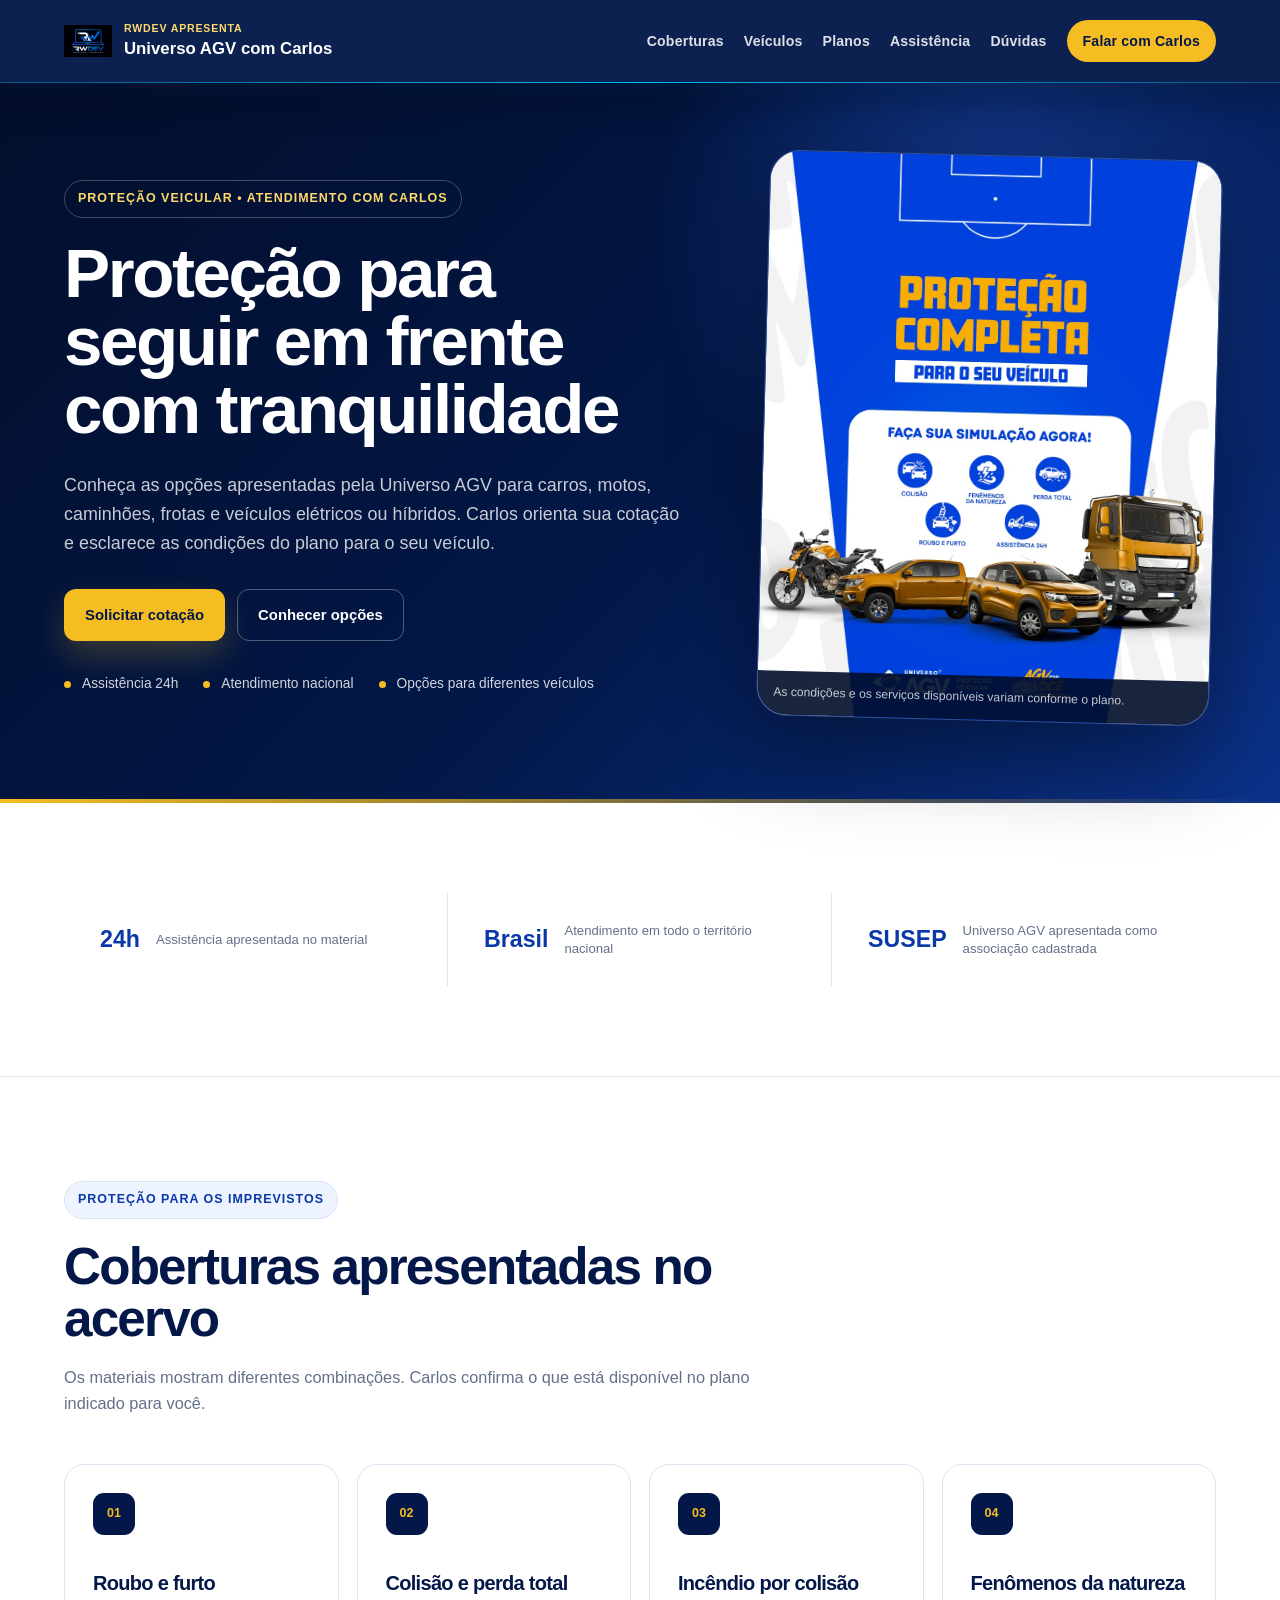
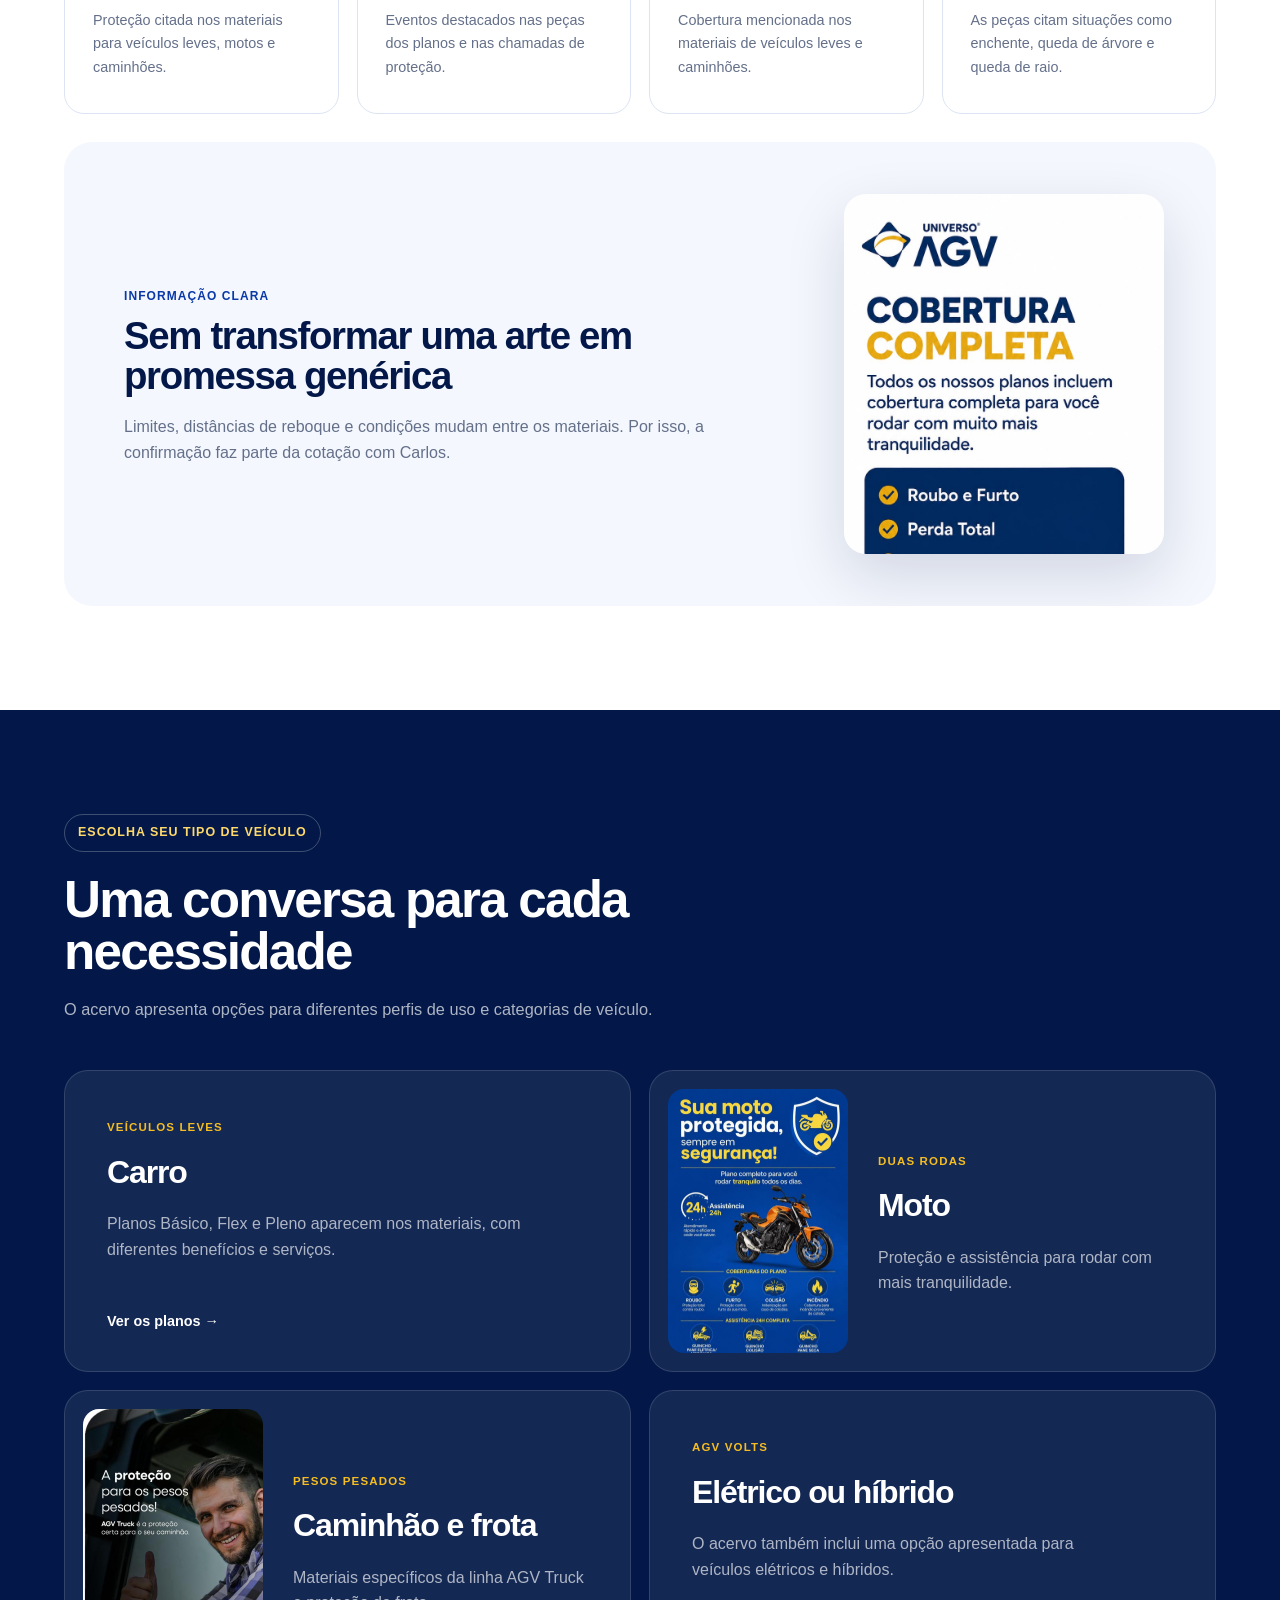
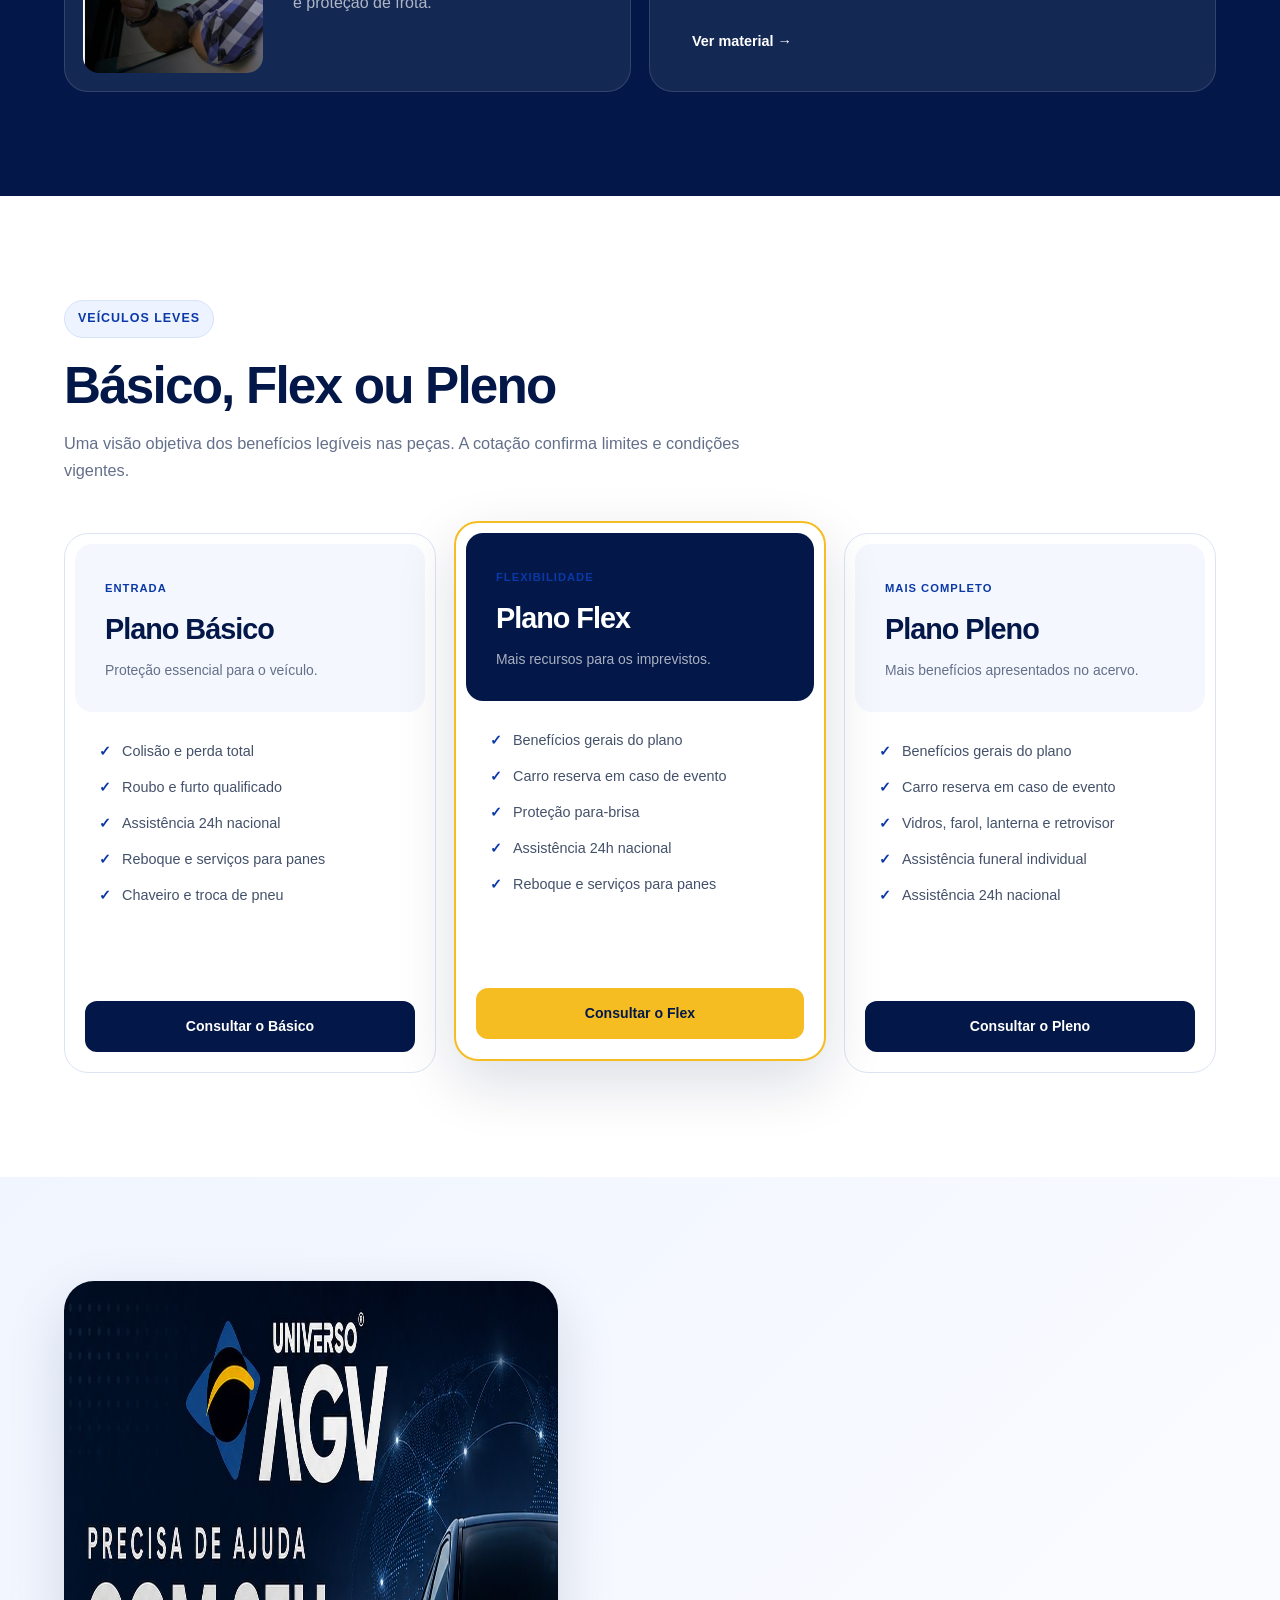
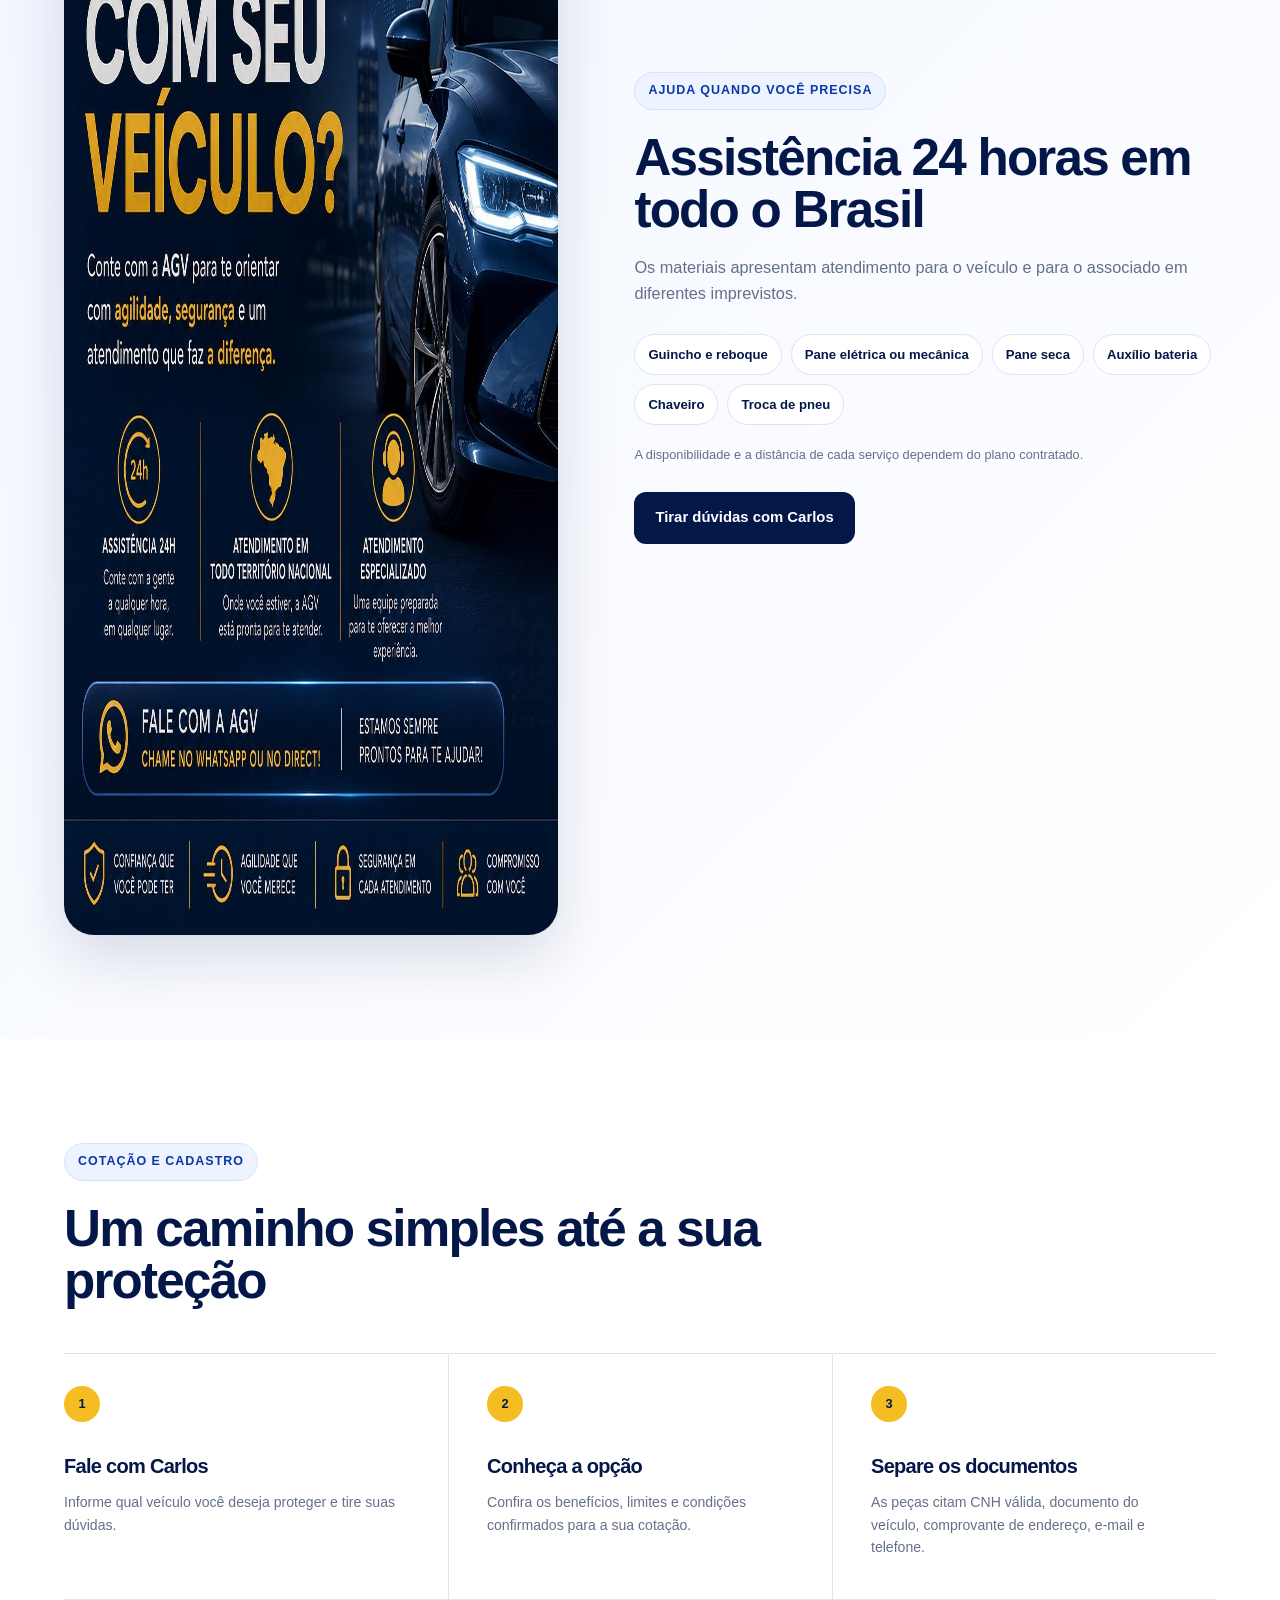
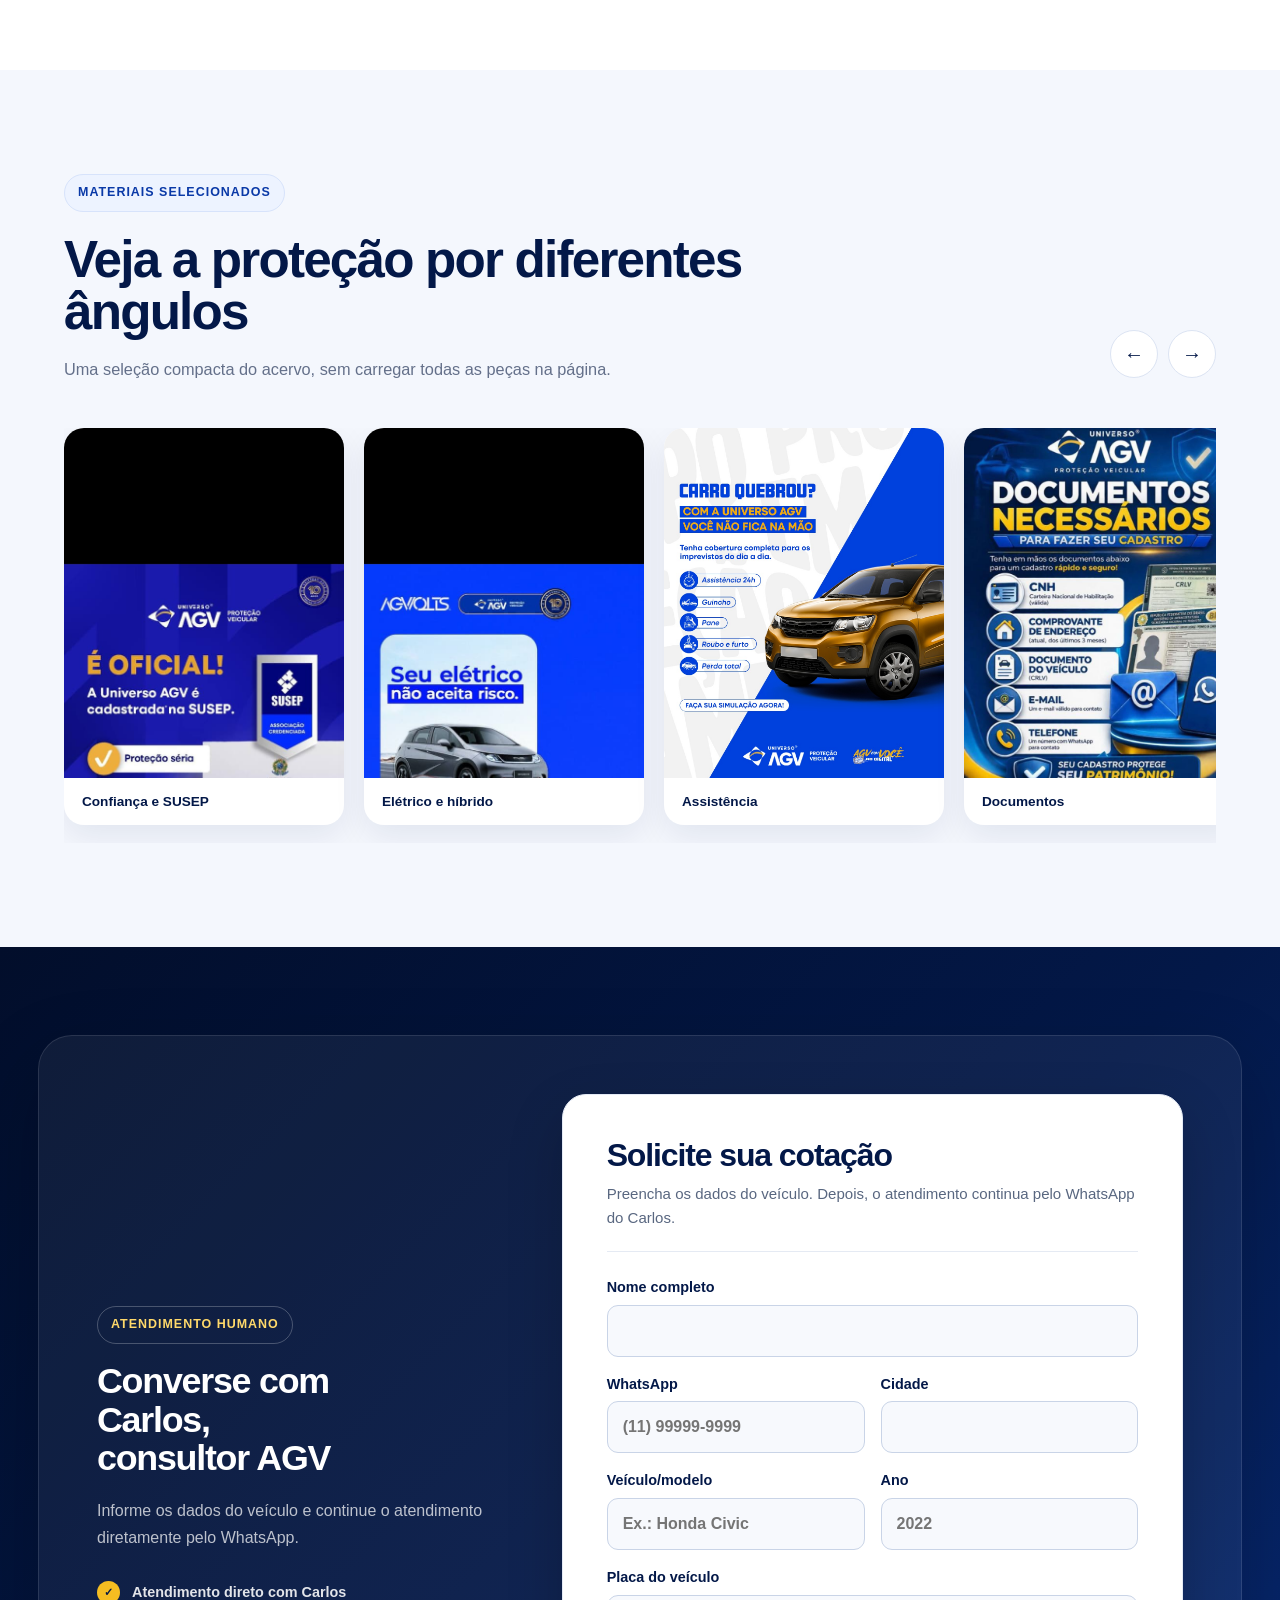
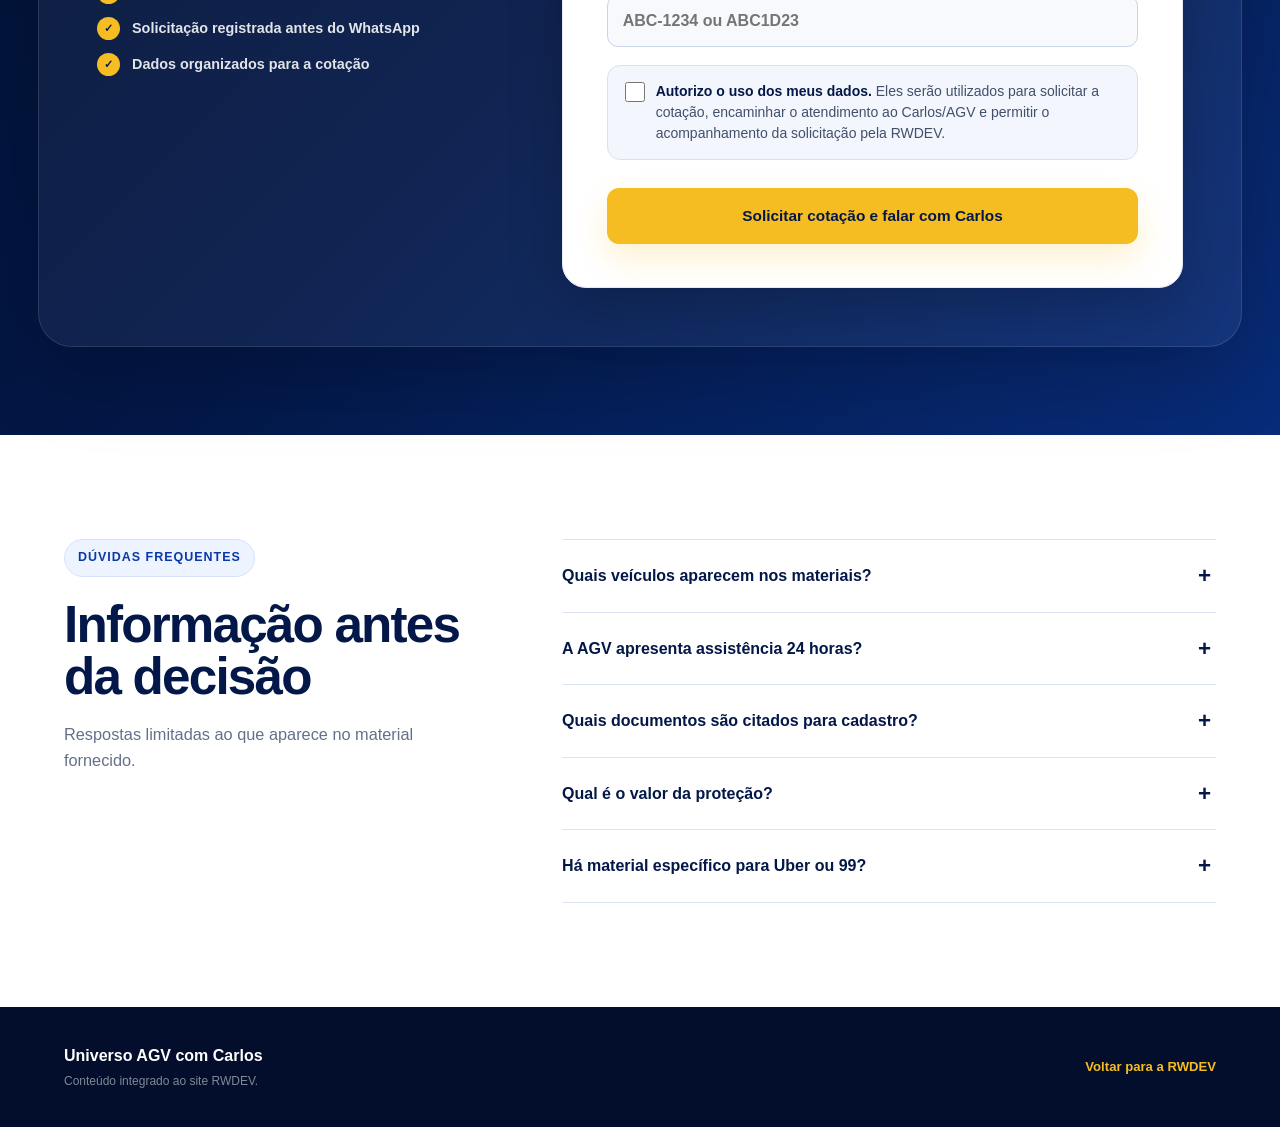
==== commit 0d50896c: "fix: redesenha seção de cotação AGV" ====
--- a/agv.html
+++ b/agv.html
@@ -265,60 +265,53 @@
         <div class="agv-consultor-intro">
           <span class="agv-etiqueta">Atendimento humano</span>
           <h2>Converse com Carlos, consultor AGV</h2>
-          <p>Conte com um atendimento direto para organizar os dados do seu veículo e iniciar sua cotação.</p>
-
-          <div class="agv-consultor-confianca">
-            <div class="agv-consultor-monograma" aria-hidden="true">C</div>
-            <div>
-              <strong>Do formulário ao WhatsApp</strong>
-              <span>Sua solicitação é registrada e a conversa continua diretamente com Carlos.</span>
-            </div>
-          </div>
+          <p>Informe os dados do veículo e continue o atendimento diretamente pelo WhatsApp.</p>
+
+          <ul class="agv-consultor-pontos">
+            <li>Atendimento direto com Carlos</li>
+            <li>Solicitação registrada antes do WhatsApp</li>
+            <li>Dados organizados para a cotação</li>
+          </ul>
         </div>
 
         <form class="agv-form-cotacao" id="agvCotacaoForm" novalidate>
           <div class="agv-form-cabecalho">
-            <span>Cotação AGV</span>
             <h3>Solicite sua cotação</h3>
-            <p>Leva menos de um minuto. Depois, o atendimento continua pelo WhatsApp do Carlos.</p>
+            <p>Preencha os dados do veículo. Depois, o atendimento continua pelo WhatsApp do Carlos.</p>
           </div>
 
           <div class="agv-form-grid">
-            <label class="agv-campo agv-campo--completo">
+            <label class="agv-campo agv-campo-largo">
               <span>Nome completo</span>
               <input type="text" name="nome" autocomplete="name" maxlength="150" required>
               <small data-erro-campo="nome"></small>
             </label>
 
-            <div class="agv-form-linha">
-              <label class="agv-campo">
-                <span>WhatsApp</span>
-                <input type="tel" name="whatsapp" autocomplete="tel" inputmode="tel" maxlength="20" placeholder="(11) 99999-9999" required>
-                <small data-erro-campo="whatsapp"></small>
-              </label>
-
-              <label class="agv-campo">
-                <span>Cidade</span>
-                <input type="text" name="cidade" autocomplete="address-level2" maxlength="120" required>
-                <small data-erro-campo="cidade"></small>
-              </label>
-            </div>
-
-            <div class="agv-form-linha agv-form-linha--veiculo">
-              <label class="agv-campo">
-                <span>Veículo/modelo</span>
-                <input type="text" name="veiculo" autocomplete="off" maxlength="160" placeholder="Ex.: Honda Civic" required>
-                <small data-erro-campo="veiculo"></small>
-              </label>
-
-              <label class="agv-campo">
-                <span>Ano</span>
-                <input type="text" name="ano" inputmode="numeric" maxlength="4" placeholder="2022" required>
-                <small data-erro-campo="ano"></small>
-              </label>
-            </div>
-
-            <label class="agv-campo agv-campo--completo">
+            <label class="agv-campo">
+              <span>WhatsApp</span>
+              <input type="tel" name="whatsapp" autocomplete="tel" inputmode="tel" maxlength="20" placeholder="(11) 99999-9999" required>
+              <small data-erro-campo="whatsapp"></small>
+            </label>
+
+            <label class="agv-campo">
+              <span>Cidade</span>
+              <input type="text" name="cidade" autocomplete="address-level2" maxlength="120" required>
+              <small data-erro-campo="cidade"></small>
+            </label>
+
+            <label class="agv-campo">
+              <span>Veículo/modelo</span>
+              <input type="text" name="veiculo" autocomplete="off" maxlength="160" placeholder="Ex.: Honda Civic" required>
+              <small data-erro-campo="veiculo"></small>
+            </label>
+
+            <label class="agv-campo">
+              <span>Ano</span>
+              <input type="text" name="ano" inputmode="numeric" maxlength="4" placeholder="2022" required>
+              <small data-erro-campo="ano"></small>
+            </label>
+
+            <label class="agv-campo agv-campo-largo">
               <span>Placa do veículo</span>
               <input type="text" name="placa" autocapitalize="characters" autocomplete="off" maxlength="8" placeholder="ABC-1234 ou ABC1D23" required>
               <small data-erro-campo="placa"></small>
@@ -329,7 +322,7 @@
               <input type="text" name="website" autocomplete="off" tabindex="-1">
             </label>
 
-            <div class="agv-privacidade">
+            <div class="agv-privacidade agv-campo-largo">
               <label>
                 <input type="checkbox" name="privacidade_aceita" required>
                 <span><strong>Autorizo o uso dos meus dados.</strong> Eles serão utilizados para solicitar a cotação, encaminhar o atendimento ao Carlos/AGV e permitir o acompanhamento da solicitação pela RWDEV.</span>
--- a/css/agv.css
+++ b/css/agv.css
@@ -134,41 +134,42 @@
 .agv-galeria-item:hover img { transform: scale(1.025); }
 .agv-galeria-item span { color: var(--agv-azul-noite); display: block; font-size: .85rem; font-weight: 800; padding: 16px 18px; }
 
-.agv-consultor { background: radial-gradient(circle at 10% 14%, rgba(21,88,219,.28), transparent 34%), var(--agv-azul-noite); padding: 96px 0; }
-.agv-consultor-card { align-items: center; color: #fff; display: grid; gap: clamp(48px, 7vw, 88px); grid-template-columns: minmax(0, .78fr) minmax(0, 1.22fr); }
-.agv-consultor-intro { max-width: 420px; }
-.agv-consultor-monograma { align-items: center; background: var(--agv-dourado); border: 5px solid rgba(255,255,255,.1); border-radius: 50%; color: var(--agv-azul-noite); display: flex; flex: 0 0 auto; font-size: 1.35rem; font-weight: 900; height: 62px; justify-content: center; width: 62px; }
-.agv-consultor h2 { color: #fff; font-size: clamp(2.35rem, 4vw, 4rem); line-height: 1.02; margin-bottom: 24px; }
-.agv-consultor-intro > p { color: rgba(255,255,255,.72); font-size: 1.05rem; line-height: 1.75; margin: 0; max-width: 390px; }
+.agv-consultor { background: linear-gradient(135deg, #020e2b 0%, var(--agv-azul-noite) 52%, #082c7a 100%); padding: 88px 0; }
+.agv-page .agv-consultor-card { max-width: 1360px; width: 94%; }
+.agv-consultor-card { align-items: center; background: rgba(255,255,255,.055); border: 1px solid rgba(255,255,255,.11); border-radius: 34px; box-shadow: 0 30px 80px rgba(0,0,0,.2); color: #fff; display: grid; gap: clamp(36px, 4vw, 58px); grid-template-columns: minmax(0, 2fr) minmax(0, 3fr); padding: clamp(40px, 4.5vw, 64px); }
+.agv-consultor-intro { align-self: center; max-width: 470px; }
 .agv-consultor .agv-etiqueta { margin-bottom: 18px; }
-.agv-consultor-confianca { align-items: center; border-top: 1px solid rgba(255,255,255,.14); display: flex; gap: 18px; margin-top: 36px; padding-top: 28px; }
-.agv-consultor-confianca div:last-child { display: grid; gap: 6px; }
-.agv-consultor-confianca strong { color: #fff; font-size: .95rem; }
-.agv-consultor-confianca span { color: rgba(255,255,255,.62); font-size: .84rem; line-height: 1.55; }
-.agv-form-cotacao { background: #fff; border: 1px solid rgba(255,255,255,.5); border-radius: 28px; box-shadow: 0 32px 90px rgba(0,0,0,.3); min-width: 0; padding: clamp(32px, 4vw, 48px); }
-.agv-form-cabecalho { border-bottom: 1px solid var(--agv-borda); margin-bottom: 30px; padding-bottom: 26px; }
-.agv-form-cabecalho > span { color: var(--agv-azul); display: block; font-size: .72rem; font-weight: 900; letter-spacing: .11em; margin-bottom: 9px; text-transform: uppercase; }
-.agv-form-cabecalho h3 { color: var(--agv-azul-noite); font-size: clamp(1.8rem, 3vw, 2.5rem); line-height: 1.08; margin-bottom: 10px; }
-.agv-form-cabecalho p { color: var(--agv-muted); font-size: .92rem; line-height: 1.55; margin: 0; max-width: 560px; }
-.agv-form-grid { display: grid; gap: 20px; }
-.agv-form-linha { display: grid; gap: 18px; grid-template-columns: repeat(2, minmax(0, 1fr)); }
-.agv-form-linha--veiculo { grid-template-columns: minmax(0, 1.45fr) minmax(130px, .55fr); }
-.agv-campo { color: var(--agv-azul-noite); display: grid; font-size: .9rem; font-weight: 800; gap: 9px; min-width: 0; }
-.agv-campo input { background: #f8faff; border: 1px solid #cfd9eb; border-radius: 13px; color: var(--agv-azul-noite); font: inherit; font-size: 1rem; font-weight: 600; min-height: 58px; padding: 15px 17px; transition: border-color .2s ease, box-shadow .2s ease, background .2s ease; width: 100%; }
-.agv-campo input:hover { border-color: #aebddb; }
-.agv-campo input:focus { background: #fff; border-color: var(--agv-azul-vivo); box-shadow: 0 0 0 4px rgba(21,88,219,.14); outline: 0; }
-.agv-campo input[aria-invalid="true"] { border-color: #c62d42; }
-.agv-campo small, .agv-privacidade > small { color: #b21f35; font-size: .8rem; font-weight: 700; line-height: 1.35; min-height: 1.1em; }
+.agv-consultor h2 { color: #fff; font-size: clamp(2rem, 2.8vw, 3rem); line-height: 1.08; margin-bottom: 20px; max-width: 13ch; }
+.agv-consultor-intro > p { color: rgba(255,255,255,.72); font-size: 1rem; line-height: 1.65; margin: 0; max-width: 410px; }
+.agv-consultor-pontos { display: grid; gap: 13px; list-style: none; margin: 30px 0 0; padding: 0; }
+.agv-consultor-pontos li { align-items: center; color: rgba(255,255,255,.88); display: flex; font-size: .9rem; font-weight: 700; gap: 12px; line-height: 1.4; }
+.agv-consultor-pontos li::before { align-items: center; background: var(--agv-dourado); border-radius: 50%; color: var(--agv-azul-noite); content: "✓"; display: inline-flex; flex: 0 0 auto; font-size: .67rem; font-weight: 900; height: 23px; justify-content: center; width: 23px; }
+.agv-form-cotacao { background: #fff; border: 1px solid #e4eaf5; border-radius: 24px; box-shadow: 0 22px 55px rgba(0,0,0,.2); min-width: 0; padding: clamp(32px, 3.4vw, 46px); width: 100%; }
+.agv-form-cabecalho { border-bottom: 1px solid #e5eaf3; margin-bottom: 26px; padding-bottom: 22px; }
+.agv-form-cabecalho h3 { color: var(--agv-azul-noite); font-size: clamp(1.8rem, 2.5vw, 2.35rem); line-height: 1.1; margin-bottom: 9px; }
+.agv-form-cabecalho p { color: #596780; font-size: .94rem; line-height: 1.55; margin: 0; max-width: 610px; }
+.agv-form-grid { display: grid; gap: 18px 16px; grid-template-columns: repeat(2, minmax(0, 1fr)); }
+.agv-campo-largo { grid-column: 1 / -1; }
+.agv-campo { color: var(--agv-azul-noite); display: flex; flex-direction: column; font-size: .9rem; font-weight: 800; min-width: 0; }
+.agv-campo > span { display: block; line-height: 1.3; margin-bottom: 8px; }
+.agv-campo input { background: #f7f9fd; border: 1px solid #c9d4e7; border-radius: 11px; color: var(--agv-azul-noite); font: inherit; font-size: 1rem; font-weight: 600; height: 52px; padding: 0 15px; transition: background .2s ease, border-color .2s ease, box-shadow .2s ease; width: 100%; }
+.agv-campo input:hover { background: #fff; border-color: #9eafca; }
+.agv-campo input:focus { background: #fff; border-color: var(--agv-azul-vivo); box-shadow: 0 0 0 4px rgba(21,88,219,.13); outline: 0; }
+.agv-campo input[aria-invalid="true"] { border-color: #c62d42; box-shadow: 0 0 0 3px rgba(198,45,66,.1); }
+.agv-campo small, .agv-privacidade > small { color: #b21f35; display: block; font-size: .8rem; font-weight: 700; line-height: 1.35; }
+.agv-campo small:not(:empty) { margin-top: 7px; }
+.agv-campo small:empty, .agv-privacidade > small:empty { display: none; }
 .agv-form-armadilha { height: 1px; left: -10000px; overflow: hidden; position: absolute; width: 1px; }
-.agv-privacidade { background: var(--agv-gelo); border: 1px solid var(--agv-borda); border-radius: 15px; color: var(--agv-texto); padding: 17px 18px 14px; }
-.agv-privacidade label { align-items: flex-start; color: #40506c; cursor: pointer; display: flex; font-size: .82rem; font-weight: 500; gap: 12px; line-height: 1.55; }
+.agv-privacidade { background: #f3f6fc; border: 1px solid #d9e1ef; border-radius: 13px; color: var(--agv-texto); padding: 15px 17px; }
+.agv-privacidade label { align-items: flex-start; color: #41506b; cursor: pointer; display: flex; font-size: .875rem; font-weight: 500; gap: 11px; line-height: 1.5; }
 .agv-privacidade label strong { color: var(--agv-azul-noite); }
-.agv-privacidade input { accent-color: var(--agv-azul); flex: 0 0 auto; height: 20px; margin-top: 1px; width: 20px; }
-.agv-privacidade > small { display: block; margin-left: 32px; margin-top: 5px; }
-.agv-form-rodape { display: grid; gap: 12px; margin-top: 22px; }
-.agv-form-rodape .agv-botao { font-size: .94rem; min-height: 60px; text-align: center; width: 100%; }
-.agv-form-rodape .agv-botao:focus-visible { outline: 3px solid rgba(245,189,33,.38); outline-offset: 3px; }
-.agv-form-mensagem { color: var(--agv-texto) !important; font-size: .88rem; font-weight: 700; min-height: 1.25em; text-align: center; }
+.agv-privacidade input { accent-color: var(--agv-azul); flex: 0 0 auto; height: 20px; margin: 1px 0 0; width: 20px; }
+.agv-privacidade > small:not(:empty) { margin: 7px 0 0 31px; }
+.agv-form-rodape { display: grid; gap: 10px; margin-top: 18px; }
+.agv-form-rodape .agv-botao { font-size: .96rem; min-height: 56px; padding: 13px 22px; text-align: center; width: 100%; }
+.agv-form-rodape .agv-botao:hover { box-shadow: 0 17px 36px rgba(245,189,33,.28); }
+.agv-form-rodape .agv-botao:focus-visible { outline: 3px solid rgba(245,189,33,.42); outline-offset: 3px; }
+.agv-form-mensagem { color: var(--agv-texto) !important; font-size: .88rem; font-weight: 700; min-height: 0; text-align: center; }
 .agv-form-mensagem.erro { color: #b21f35 !important; }
 .agv-form-mensagem.sucesso { color: #087a3a !important; }
 .agv-form-cotacao button:disabled { cursor: wait; opacity: .72; }
@@ -199,7 +200,8 @@
   .agv-hero-grid { gap: 42px; }
   .agv-coberturas-grid { grid-template-columns: repeat(2, 1fr); }
   .agv-confianca article { padding: 24px 18px; }
-  .agv-consultor-card { gap: 40px; grid-template-columns: minmax(0, .72fr) minmax(0, 1.28fr); }
+  .agv-consultor-card { gap: 32px; padding: 38px; }
+  .agv-form-cotacao { padding: 32px; }
 }
 
 @media (max-width: 860px) {
@@ -225,11 +227,12 @@
   .agv-passos-grid article + article { border-left: 0; padding-left: 0; }
   .agv-assistencia-grid { gap: 48px; }
   .agv-assistencia-imagem { max-width: 560px; }
-  .agv-consultor { padding: 82px 0; }
-  .agv-consultor-card { gap: 42px; grid-template-columns: 1fr; text-align: left; }
-  .agv-consultor-intro { max-width: 660px; }
-  .agv-consultor-intro > p { max-width: 620px; }
-  .agv-form-cotacao { padding: 36px; text-align: left; width: 100%; }
+  .agv-consultor { padding: 74px 0; }
+  .agv-page .agv-consultor-card { width: 92%; }
+  .agv-consultor-card { gap: 38px; grid-template-columns: 1fr; padding: 40px; text-align: left; }
+  .agv-consultor-intro { max-width: 620px; }
+  .agv-consultor-intro > p { max-width: 560px; }
+  .agv-form-cotacao { padding: 36px; width: 100%; }
   .agv-faq-grid { gap: 42px; }
 }
 
@@ -253,16 +256,19 @@
   .agv-card-com-imagem h3 { font-size: 1.55rem; }
   .agv-galeria-cabecalho { align-items: start; display: grid; gap: 22px; }
   .agv-galeria-item { flex-basis: 80vw; }
-  .agv-consultor { padding: 70px 0; }
-  .agv-consultor h2 { font-size: 2.45rem; }
-  .agv-consultor-confianca { align-items: flex-start; }
-  .agv-consultor-monograma { height: 54px; width: 54px; }
-  .agv-form-cotacao { border-radius: 22px; padding: 28px 20px; width: 100%; }
-  .agv-form-cabecalho { margin-bottom: 26px; padding-bottom: 22px; }
-  .agv-form-cabecalho h3 { font-size: 1.85rem; }
-  .agv-form-linha, .agv-form-linha--veiculo { gap: 20px; grid-template-columns: 1fr; }
-  .agv-campo input { min-height: 56px; }
-  .agv-privacidade { padding: 16px; }
+  .agv-consultor { padding: 64px 0; }
+  .agv-page .agv-consultor-card { width: 92%; }
+  .agv-consultor-card { background: transparent; border: 0; border-radius: 0; box-shadow: none; gap: 32px; padding: 0; }
+  .agv-consultor h2 { font-size: 2.1rem; max-width: 15ch; }
+  .agv-consultor-pontos { gap: 11px; margin-top: 24px; }
+  .agv-form-cotacao { border-radius: 20px; padding: 27px 20px; }
+  .agv-form-cabecalho { margin-bottom: 23px; padding-bottom: 19px; }
+  .agv-form-cabecalho h3 { font-size: 1.8rem; }
+  .agv-form-grid { gap: 17px; grid-template-columns: 1fr; }
+  .agv-campo-largo { grid-column: auto; }
+  .agv-campo input { height: 52px; }
+  .agv-privacidade { padding: 15px; }
+  .agv-form-rodape { margin-top: 17px; }
   .agv-form-rodape .agv-botao { min-height: 58px; width: 100%; }
   .agv-rodape .container { align-items: start; flex-direction: column; gap: 18px; }
 }
